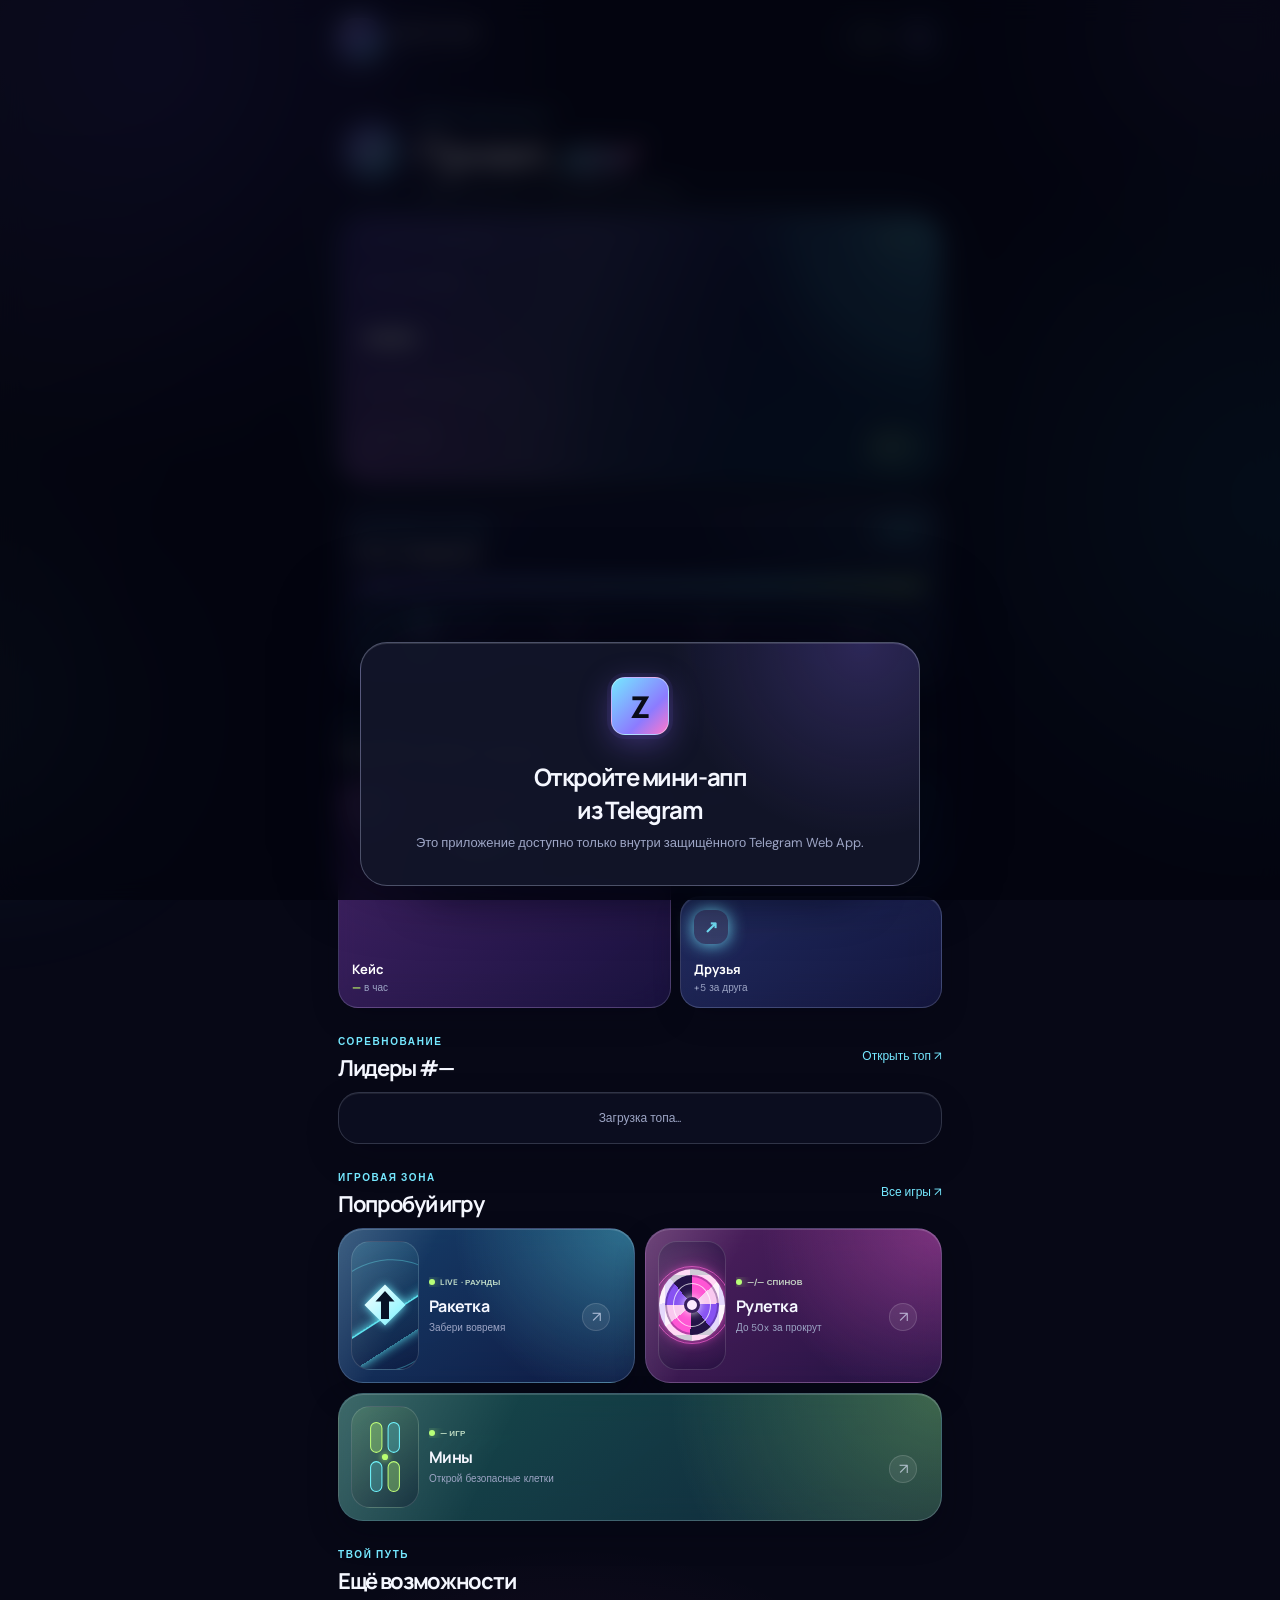
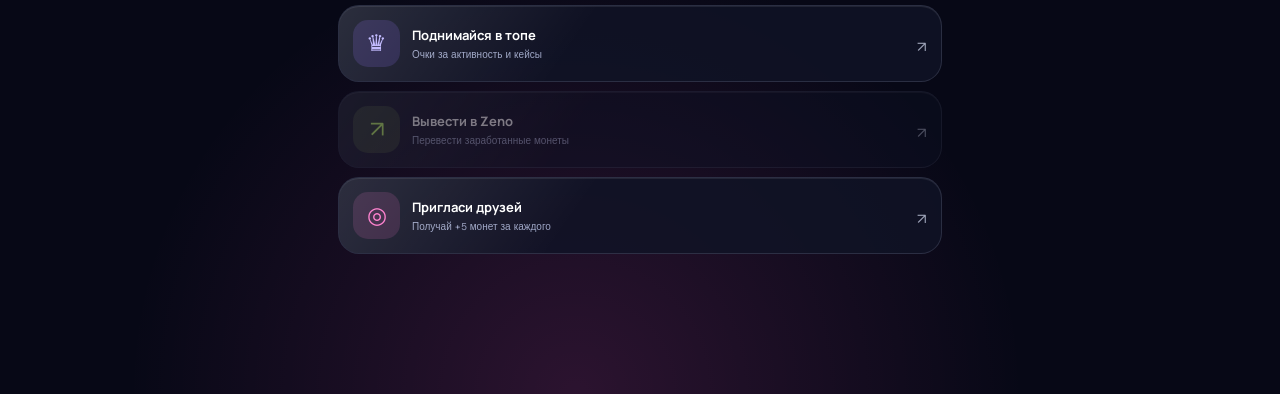
==== webapp/index.html @ 379e1b1a "Update webapp layout and add documentation screenshots Replit-Commit-Author: Agent" ====
<!doctype html>
<html lang="ru">
  <head>
    <meta charset="UTF-8" />
    <meta
      name="viewport"
      content="width=device-width, initial-scale=1, viewport-fit=cover"
    />
    <meta name="theme-color" content="#080a16" />
    <title>Zeno Wallet</title>
    <link rel="preconnect" href="https://fonts.googleapis.com" />
    <link rel="preconnect" href="https://fonts.gstatic.com" crossorigin />
    <link
      href="https://fonts.googleapis.com/css2?family=DM+Sans:wght@400;500;600;700&family=Manrope:wght@600;700;800&display=swap"
      rel="stylesheet"
    />
    <link rel="stylesheet" href="./styles.css?v=20260930-icons2" />
    <script src="https://telegram.org/js/telegram-web-app.js"></script>
  </head>
  <body class="screen-home">
    <div class="ambient ambient-one"></div>
    <div class="ambient ambient-two"></div>

    <div class="app-shell">
      <header class="topbar">
        <div class="brand-lockup">
          <div class="brand-mark">Z</div>
          <div>
            <strong>ZENOTOKEN</strong>
            <span>EARN · PLAY · RISE</span>
          </div>
        </div>
        <div class="topbar-actions">
          <div class="screen-balance" id="screen-balance" aria-label="Баланс">— ZT</div>
          <button class="icon-button" id="refresh-button" aria-label="Обновить">↻</button>
        </div>
      </header>

      <main>
        <section class="home-intro">
          <div class="profile-avatar avatar-ring" id="home-avatar" aria-hidden="true">
            <span>ZW</span>
          </div>
          <div class="welcome">
            <span class="eyebrow">Добро пожаловать</span>
            <h1>Привет, <span id="user-name">друг</span></h1>
            <p>Зарабатывай монеты и поднимайся в рейтинге.</p>
          </div>
        </section>

        <section class="wallet-card">
          <div class="wallet-card-glow"></div>
          <div class="wallet-heading">
            <span>ZENOTOKEN PORTFOLIO</span>
            <span class="wallet-status"><i></i> LIVE</span>
          </div>
          <div class="main-balance">
            <span>Баланс для вывода</span>
            <strong id="earn-balance">—</strong>
            <small>монет заработано в ZenoToken</small>
          </div>
          <div class="wallet-divider"></div>
          <div class="wallet-footer">
            <div>
              <span>В ZENO TOKEN</span>
              <strong id="zeno-balance">—</strong>
            </div>
            <div class="wallet-chip">ZT <span>✦</span></div>
          </div>
        </section>

        <section class="gift-path" aria-label="Путь подарков">
          <div class="gift-path-heading">
            <div>
              <span class="eyebrow">СЕЗОННЫЕ НАГРАДЫ</span>
              <h2>Путь подарков</h2>
            </div>
            <span class="gift-progress-label" id="gift-progress-label">0 / 300</span>
          </div>
          <div class="gift-progress-track" aria-hidden="true">
            <div class="gift-progress-fill" id="gift-progress-fill"></div>
            <span class="gift-progress-spark"></span>
          </div>
          <div class="gift-rewards" role="list" aria-label="Награды сезона">
            <div class="gift-reward unlocked" data-gift-points="0" role="listitem">
              <span class="gift-reward-icon">✦</span>
              <span><b>СТАРТ</b><small>Открыто</small></span>
            </div>
            <div class="gift-reward" data-gift-points="75" role="listitem">
              <span class="gift-reward-icon">Z</span>
              <span><b>75 XP</b><small>Буст</small></span>
            </div>
            <div class="gift-reward" data-gift-points="150" role="listitem">
              <span class="gift-reward-icon">◈</span>
              <span><b>150 XP</b><small>Кейс</small></span>
            </div>
            <div class="gift-reward" data-gift-points="300" role="listitem">
              <span class="gift-reward-icon">★</span>
              <span><b>300 XP</b><small>Джекпот</small></span>
            </div>
          </div>
        </section>

        <div class="toast" id="toast" role="status" aria-live="polite"></div>
        <div class="error-panel" id="error-panel"></div>
        <div class="loading-state" id="loading-state">
          <div class="spinner"></div>
          <span>Синхронизация кошелька...</span>
        </div>

        <section class="view" id="home-view">
          <div class="section-heading compact-heading">
            <div>
              <span class="eyebrow">Игровой сезон</span>
              <h2>Зарабатывай токены</h2>
            </div>
            <span class="section-counter">01 / 03</span>
          </div>

          <div class="quick-actions">
            <button class="quick-action quick-case" data-action="case" aria-label="Открыть кейс">
              <span class="quick-icon">✦</span>
              <strong>Кейс</strong>
              <small><b id="case-remaining">—</b> в час</small>
            </button>
            <button class="quick-action quick-bonus" data-action="daily" disabled aria-label="Получить бонус">
              <span class="quick-icon">+</span>
              <strong>Бонус</strong>
              <small id="daily-status">+10 каждый день</small>
            </button>
            <button class="quick-action quick-friends" data-action="friends" aria-label="Пригласить друзей">
              <span class="quick-icon">↗</span>
              <strong>Друзья</strong>
              <small>+5 за друга</small>
            </button>
          </div>

          <div class="section-heading season-heading">
            <div>
              <span class="eyebrow">Соревнование</span>
              <h2>Лидеры <span id="season-number">#—</span></h2>
            </div>
            <button class="text-button" data-view="season">Открыть топ <span>↗</span></button>
          </div>

          <section class="home-leaderboard" id="home-leaders">
            <div class="leader-empty">Загрузка топа...</div>
          </section>

          <div class="section-heading capabilities-heading">
            <div>
              <span class="eyebrow">Игровая зона</span>
              <h2>Попробуй игру</h2>
            </div>
            <button class="text-button" data-view="games">Все игры <span>↗</span></button>
          </div>

          <section class="home-game-preview" aria-label="Превью игр">
            <button class="home-game-preview-card home-game-preview-crash" data-view="rocket" type="button">
              <span class="game-preview-art game-preview-art-crash" aria-hidden="true">
                <svg class="preview-rocket-icon" viewBox="0 0 100 100" focusable="false">
                  <defs>
                    <linearGradient id="rocket-diamond-gradient" x1="0" y1="0" x2="1" y2="1">
                      <stop offset="0" stop-color="#ffffff" />
                      <stop offset="1" stop-color="#77f3ff" />
                    </linearGradient>
                  </defs>
                  <path class="rocket-diamond" d="M50 9 91 50 50 91 9 50Z" />
                  <path class="rocket-arrow" d="M50 22 69 43H58v35H42V43H31Z" />
                </svg>
                <span class="preview-orbit"></span>
                <span class="preview-chart"></span>
              </span>
              <span class="game-preview-copy">
                <span class="game-attempts"><i></i><span id="home-crash-attempts">LIVE · раунды</span></span>
                <strong>Ракетка</strong>
                <small>Забери вовремя</small>
              </span>
              <span class="arrow">↗</span>
            </button>
            <button class="home-game-preview-card home-game-preview-roulette" data-view="roulette" type="button">
              <span class="game-preview-art game-preview-art-roulette" aria-hidden="true">
                <span class="preview-wheel-icon">
                  <i class="wheel-slice wheel-slice-one"></i>
                  <i class="wheel-slice wheel-slice-two"></i>
                  <i class="wheel-slice wheel-slice-three"></i>
                  <i class="wheel-slice wheel-slice-four"></i>
                  <b></b>
                </span>
                <span class="preview-pulse"></span>
              </span>
              <span class="game-preview-copy">
                <span class="game-attempts"><i></i><span id="home-roulette-attempts">—/— спинов</span></span>
                <strong>Рулетка</strong>
                <small>До 50x за прокрут</small>
              </span>
              <span class="arrow">↗</span>
            </button>
            <button class="home-game-preview-card home-game-preview-mining" data-view="mining" type="button">
              <span class="game-preview-art game-preview-art-mining" aria-hidden="true">
                <svg class="preview-mines-icon" viewBox="0 0 100 150" focusable="false">
                  <rect class="mine-bar mine-bar-green" x="22" y="8" width="22" height="58" rx="11" />
                  <rect class="mine-bar mine-bar-cyan" x="56" y="8" width="22" height="58" rx="11" />
                  <rect class="mine-bar mine-bar-cyan" x="22" y="84" width="22" height="58" rx="11" />
                  <rect class="mine-bar mine-bar-green" x="56" y="84" width="22" height="58" rx="11" />
                  <circle class="mine-dot" cx="50" cy="75" r="6" />
                </svg>
              </span>
              <span class="game-preview-copy">
                <span class="game-attempts"><i></i><span id="home-mines-attempts">— игр</span></span>
                <strong>Мины</strong>
                <small>Открой безопасные клетки</small>
              </span>
              <span class="arrow">↗</span>
            </button>
          </section>

          <div class="section-heading capabilities-heading">
            <div>
              <span class="eyebrow">Твой путь</span>
              <h2>Ещё возможности</h2>
            </div>
          </div>

          <section class="capability-grid">
            <button class="capability-card capability-season" data-view="season">
              <span class="capability-icon">♛</span>
              <span>
                <strong>Поднимайся в топе</strong>
                <small>Очки за активность и кейсы</small>
              </span>
              <span class="arrow">↗</span>
            </button>
            <button class="capability-card capability-withdraw" data-action="withdraw" disabled>
              <span class="capability-icon">↗</span>
              <span>
                <strong>Вывести в Zeno</strong>
                <small>Перевести заработанные монеты</small>
              </span>
              <span class="arrow">↗</span>
            </button>
            <button class="capability-card capability-referral" data-action="friends">
              <span class="capability-icon">◎</span>
              <span>
                <strong>Пригласи друзей</strong>
                <small>Получай +5 монет за каждого</small>
              </span>
              <span class="arrow">↗</span>
            </button>
          </section>
        </section>

        <section class="view hidden" id="season-view">
          <button class="back-link" data-view="home" type="button">← Назад</button>
          <div class="section-heading">
            <div>
              <span class="eyebrow">Рейтинг</span>
              <h2>Топ сезона</h2>
            </div>
            <span class="season-pill" id="season-pill">#—</span>
          </div>
          <section class="season-progress-card">
            <div class="season-progress-heading">
              <div>
                <span class="eyebrow">До конца сезона</span>
                <strong id="season-days-left">—</strong>
              </div>
              <span class="season-time" id="season-time">—</span>
            </div>
            <div class="progress-line">
              <div class="progress-fill season-days-fill" id="season-days-fill"></div>
            </div>
            <div class="progress-meta">
              <span id="season-progress-text">0% от лидера</span>
              <span>Сезон <span id="season-info">—</span></span>
            </div>
          </section>
          <section class="season-your-place">
            <div>
              <span class="eyebrow">Твоё место</span>
              <strong id="season-rank">#—</strong>
            </div>
            <div>
              <span class="eyebrow">Очки</span>
              <strong id="season-points">—</strong>
            </div>
          </section>
          <section class="leaderboard-card" id="leaderboard"></section>
          <p class="microcopy">Очки: +1 за активность и +5 за успешное открытие кейса.</p>
        </section>

        <section class="view hidden" id="games-view">
          <button class="back-link" data-view="home" type="button">← Назад</button>
          <div class="section-heading">
            <div>
              <span class="eyebrow">Игровая зона</span>
              <h2>Игры</h2>
            </div>
            <span class="section-counter">01 / 03</span>
          </div>
          <p class="games-intro">
            Выбирай игру и забирай выигрыш вовремя. Новые режимы будут появляться здесь.
          </p>

          <div class="games-preview-grid">
            <button class="game-launch-card game-launch-crash" data-view="rocket" type="button">
              <span class="game-launch-art game-preview-art game-preview-art-crash" aria-hidden="true">
                <svg class="preview-rocket-icon" viewBox="0 0 100 100" focusable="false">
                  <defs>
                    <linearGradient id="games-rocket-gradient" x1="0" y1="0" x2="1" y2="1">
                      <stop offset="0" stop-color="#ffffff" />
                      <stop offset="1" stop-color="#77f3ff" />
                    </linearGradient>
                  </defs>
                  <path class="rocket-diamond games-rocket-diamond" d="M50 9 91 50 50 91 9 50Z" />
                  <path class="rocket-arrow" d="M50 22 69 43H58v35H42V43H31Z" />
                </svg>
                <span class="preview-orbit"></span>
                <span class="preview-chart"></span>
              </span>
              <span class="game-launch-copy">
                <span class="game-launch-status">LIVE · раунды</span>
                <strong>Ракетка</strong>
                <small>Забери вовремя</small>
              </span>
              <span class="game-launch-arrow" aria-hidden="true">↗</span>
            </button>

            <button class="game-launch-card game-launch-roulette" data-view="roulette" type="button">
              <span class="game-launch-art game-preview-art game-preview-art-roulette" aria-hidden="true">
                <span class="preview-wheel-icon">
                  <i class="wheel-slice wheel-slice-one"></i>
                  <i class="wheel-slice wheel-slice-two"></i>
                  <i class="wheel-slice wheel-slice-three"></i>
                  <i class="wheel-slice wheel-slice-four"></i>
                  <b></b>
                </span>
                <span class="preview-pulse"></span>
              </span>
              <span class="game-launch-copy">
                <span class="game-launch-status">3 спина сегодня</span>
                <strong>Рулетка</strong>
                <small>До 50x за прокрут</small>
              </span>
              <span class="game-launch-arrow" aria-hidden="true">↗</span>
            </button>

            <button class="game-launch-card game-launch-mining" data-view="mining" type="button">
              <span class="game-launch-art game-preview-art game-preview-art-mining" aria-hidden="true">
                <svg class="preview-mines-icon" viewBox="0 0 100 150" focusable="false">
                  <rect class="mine-bar mine-bar-green" x="22" y="8" width="22" height="58" rx="11" />
                  <rect class="mine-bar mine-bar-cyan" x="56" y="8" width="22" height="58" rx="11" />
                  <rect class="mine-bar mine-bar-cyan" x="22" y="84" width="22" height="58" rx="11" />
                  <rect class="mine-bar mine-bar-green" x="56" y="84" width="22" height="58" rx="11" />
                  <circle class="mine-dot" cx="50" cy="75" r="6" />
                </svg>
              </span>
              <span class="game-launch-copy">
                <span class="game-launch-status">5 игр сегодня</span>
                <strong>Мины</strong>
                <small>Открой безопасные клетки</small>
              </span>
              <span class="game-launch-arrow" aria-hidden="true">↗</span>
            </button>
          </div>

          <div class="game-odds-card">
            <div>
              <span class="eyebrow">Честные шансы</span>
              <strong>Джекпот 50x — максимум раз в сутки</strong>
            </div>
            <span>50x · 0.5%</span>
          </div>
        </section>

        <section class="view hidden" id="rocket-view">
          <button class="back-link" data-view="games" type="button">← Назад</button>
          <div class="section-heading rocket-heading">
            <div>
              <span class="eyebrow">Игровая зона</span>
              <h2>Ракетка <span class="crash-title-mark">CRASH</span></h2>
            </div>
            <span class="season-pill crash-live-pill"><i></i> LIVE</span>
          </div>
          <p class="crash-intro">
            Забери ставку до того, как монета Z улетит. Множитель обновляется каждые 0,1 секунды.
          </p>

          <section class="crash-game" aria-label="Игра Ракетка">
            <div class="crash-stage" id="crash-stage">
              <div class="crash-grid"></div>
              <div class="crash-orbit orbit-one"></div>
              <div class="crash-orbit orbit-two"></div>
              <svg class="crash-trajectory" viewBox="0 0 100 100" preserveAspectRatio="none" aria-hidden="true">
                <path
                  class="crash-trajectory-glow"
                  pathLength="1"
                  d="M 8 91 C 24 100, 62 84, 100 8"
                ></path>
                <path
                  class="crash-trajectory-track"
                  pathLength="1"
                  d="M 8 91 C 24 100, 62 84, 100 8"
                ></path>
                <path
                  class="crash-trajectory-progress"
                  id="crash-trajectory-progress"
                  pathLength="1"
                  d="M 8 91 C 24 100, 62 84, 100 8"
                ></path>
              </svg>
              <div class="crash-status" id="crash-status">Готов к старту</div>
              <strong class="crash-multiplier" id="crash-multiplier">1.00x</strong>
              <div class="crash-countdown-meter" aria-hidden="true">
                <span class="crash-countdown-fill" id="crash-countdown-fill"></span>
              </div>
              <div class="crash-flight-line">
                <span class="crash-star star-one"></span>
                <span class="crash-star star-two"></span>
                <span class="crash-star star-three"></span>
                <span class="crash-rocket crash-coin" id="crash-rocket" aria-hidden="true">
                  <span class="crash-rocket-spin crash-coin-spin">
                    <span class="crash-rocket-trail"></span>
                    <span class="crash-rocket-fin crash-rocket-fin-top"></span>
                    <span class="crash-rocket-body">
                      <span class="crash-rocket-window"></span>
                      <span class="crash-rocket-mark">Z</span>
                    </span>
                    <span class="crash-rocket-fin crash-rocket-fin-bottom"></span>
                  </span>
                </span>
              </div>
              <div class="crash-recent-multipliers" id="crash-recent-multipliers" aria-label="Последние множители"></div>
            </div>

            <div class="crash-action-bar">
              <button class="primary-button crash-open-bet" id="crash-open-bet" type="button">
                Сделать ставку <span>↗</span>
              </button>
              <button
                class="crash-cashout-button"
                id="crash-cashout"
                data-action="crash_cashout"
                type="button"
                disabled
              >
                Забрать <span id="crash-cashout-value">1.00x</span>
              </button>
            </div>
            <p class="crash-hint crash-round-hint" id="crash-hint">Сделай ставку, чтобы начать раунд.</p>
          </section>

          <div class="crash-bet-sheet-backdrop hidden" id="crash-bet-sheet-backdrop"></div>
          <section class="crash-bet-sheet" id="crash-bet-sheet" aria-label="Ставка в Ракетке" aria-hidden="true">
            <div class="crash-sheet-handle" aria-hidden="true"></div>
            <div class="crash-sheet-heading">
              <div>
                <span class="eyebrow">Игра на токены</span>
                <h3>Ставка в Ракетке</h3>
              </div>
              <button class="crash-sheet-close" id="crash-close-bet" type="button" aria-label="Закрыть">×</button>
            </div>
            <div class="crash-token-tabs" role="tablist" aria-label="Валюта ставки">
              <span class="crash-token-tab active" role="tab" aria-selected="true">Токенами</span>
            </div>
            <div class="crash-sheet-balance">
              <span>Доступно</span>
              <strong><span id="crash-balance">—</span> ZT</strong>
            </div>
            <label class="crash-custom-bet" for="crash-custom-bet">
              <span>Сумма, ZT</span>
              <input
                id="crash-custom-bet"
                type="number"
                min="1"
                step="1"
                inputmode="numeric"
                placeholder="Введите сумму"
                autocomplete="off"
              />
            </label>
            <div class="crash-bet-grid" role="group" aria-label="Размер ставки">
              <button type="button" data-crash-bet="10">10</button>
              <button type="button" data-crash-bet="50">50</button>
              <button type="button" data-crash-bet="100">100</button>
              <button type="button" data-crash-bet="all">Всё</button>
            </div>
            <div class="crash-selected-bet">
              <span>Ставка</span>
              <strong id="crash-selected-bet">10 ZT</strong>
            </div>
            <button
              class="primary-button crash-start-button"
              id="crash-start"
              data-action="crash_start"
              type="button"
            >
              Подтвердить ставку <span>↗</span>
            </button>
            <p class="crash-sheet-hint">После ставки панель закроется, и начнётся новый раунд.</p>
          </section>

          <section class="crash-history-card">
            <div class="section-heading compact-heading">
              <div>
                <span class="eyebrow">Последние раунды</span>
                <h3>История игр</h3>
              </div>
              <span class="history-count">10 максимум</span>
            </div>
            <div class="crash-history" id="crash-history">
              <div class="crash-history-empty">Раундов пока нет</div>
            </div>
          </section>
        </section>

        <section class="view hidden" id="roulette-view">
          <button class="back-link" data-view="games" type="button">← Назад</button>
          <div class="section-heading rocket-heading">
            <div>
              <span class="eyebrow">Игровая зона</span>
              <h2>Рулетка <span class="crash-title-mark">50X</span></h2>
            </div>
            <span class="season-pill roulette-live-pill"><i></i> LIVE</span>
          </div>
          <p class="crash-intro">
            Выбери ставку и крути колесо. Сначала используются 3 бесплатных прокрута, затем — 1 ZT за игру.
          </p>

          <section class="roulette-game" id="roulette-game" aria-label="Игра Рулетка">
            <div class="roulette-mode-tabs" role="tablist" aria-label="Режим рулетки">
              <button
                class="roulette-mode-tab active"
                id="roulette-mode-standard"
                data-roulette-mode="standard"
                role="tab"
                aria-selected="true"
                type="button"
              >
                Обычная
              </button>
              <button
                class="roulette-mode-tab"
                id="roulette-mode-premium"
                data-roulette-mode="premium"
                role="tab"
                aria-selected="false"
                type="button"
              >
                Премиум
              </button>
            </div>
            <div class="roulette-stage">
              <div class="roulette-pointer" aria-hidden="true"></div>
              <div class="roulette-wheel" id="roulette-wheel" aria-hidden="true">
                <div class="roulette-segments" id="roulette-segments"></div>
                <div class="roulette-wheel-center">ZT</div>
              </div>
              <div class="roulette-result" id="roulette-result">Готов к прокруту</div>
            </div>

            <div class="roulette-controls">
              <div class="crash-bet-heading">
                <span>Ставка</span>
                <span>Баланс <strong id="roulette-balance">—</strong></span>
              </div>
              <div class="crash-bet-grid roulette-bet-grid" role="group" aria-label="Размер ставки">
                <button type="button" data-roulette-bet="10">10</button>
                <button type="button" data-roulette-bet="50">50</button>
                <button type="button" data-roulette-bet="100">100</button>
                <button type="button" data-roulette-bet="500">500</button>
              </div>
              <div class="roulette-meta">
                <span>Бесплатно сегодня <strong id="roulette-free-spins">—</strong></span>
                <span id="roulette-cost">После лимита: 1 ZT</span>
              </div>
              <div class="roulette-zt-balance">
                <span>Баланс ZenoToken</span>
                <strong id="roulette-zt-balance">— ZT</strong>
              </div>
              <button
                class="primary-button roulette-spin-button"
                id="roulette-spin"
                data-action="roulette_play"
                type="button"
              >
                Крутить бесплатно <span>↗</span>
              </button>
              <p class="crash-hint" id="roulette-hint">Выбери ставку и прокрути колесо.</p>
            </div>
          </section>

          <section class="roulette-odds-card">
            <div class="section-heading compact-heading">
              <div>
                <span class="eyebrow">Шансы</span>
                <h3>Таблица выигрышей</h3>
              </div>
              <span class="history-count">50x · 0,2%</span>
            </div>
            <div class="roulette-odds-grid">
              <span>Мимо <strong>70%</strong></span>
              <span>2x <strong>18%</strong></span>
              <span>3x <strong>7%</strong></span>
              <span>5x <strong>3%</strong></span>
              <span>10x <strong>1,8%</strong></span>
              <span>50x <strong>0,2%</strong></span>
            </div>
            <p>Для премиум-режима действует отдельная таблица с 20x. Джекпот 50x разыгрывается максимум один раз в сутки на весь бот.</p>
          </section>

          <section class="crash-history-card">
            <div class="section-heading compact-heading">
              <div>
                <span class="eyebrow">Последние игры</span>
                <h3>История рулетки</h3>
              </div>
              <span class="history-count">10 максимум</span>
            </div>
            <div class="crash-history" id="roulette-history">
              <div class="crash-history-empty">Игр пока нет</div>
            </div>
          </section>
        </section>

        <section class="view hidden" id="mining-view">
          <button class="back-link" data-view="games" type="button">← Назад</button>
          <div class="section-heading rocket-heading">
            <div>
              <span class="eyebrow">Игровая зона</span>
              <h2>Мины <span class="crash-title-mark mining-title-mark">MINES</span></h2>
            </div>
            <span class="season-pill mining-live-pill"><i></i> LIVE</span>
          </div>
          <p class="crash-intro">
            Открой монеты на поле 5×5. Три клетки — мины. Чем больше открыл, тем выше множитель.
          </p>

          <section class="mining-game" aria-label="Игра Мины">
            <div class="mining-scene">
              <canvas
                id="mining-canvas"
                class="mining-canvas"
                aria-label="Интерактивная 3D-сцена шахты"
              ></canvas>
              <div class="mining-voxel-hud" aria-hidden="true">
                <span class="mining-referral-pill">↗ REFERRAL</span>
                <div class="mining-hud-wallet">
                  <span><b id="mining-hud-zeno">—</b> ✧</span>
                  <span class="mining-hud-stars">1 ★</span>
                </div>
                <div class="mining-inventory">
                  <span>▣</span>
                  <small>ИНВЕНТАРЬ</small>
                </div>
              </div>
              <div
                class="mining-reference-frame"
                aria-hidden="true"
              ></div>
              <div class="mining-hit-overlay" id="mining-hit-overlay" aria-hidden="true"></div>
              <div class="mining-sky-glow"></div>
              <div class="mining-particles" aria-hidden="true">
                <i></i><i></i><i></i><i></i><i></i><i></i>
              </div>
              <div class="mining-moon" aria-hidden="true"></div>
              <div class="mining-water" aria-hidden="true"></div>
              <div class="mining-terrain mining-terrain-back" aria-hidden="true"></div>
              <div class="mining-terrain mining-terrain-front" aria-hidden="true"></div>
              <div class="mining-block-shadow" aria-hidden="true"></div>
              <div class="mining-block-wrap" id="mining-block-wrap">
                <div class="mining-block" id="mining-block">
                  <div class="mining-block-face"></div>
                  <div class="mining-block-top"></div>
                  <div class="mining-block-side"></div>
                  <div class="mining-block-specks" aria-hidden="true">
                    <i></i><i></i><i></i><i></i><i></i><i></i>
                  </div>
                  <span class="mining-block-label" id="mining-block-label">Тёмный камень</span>
                </div>
              </div>
              <div class="mining-pickaxe" id="mining-pickaxe" aria-hidden="true">
                <span class="pickaxe-head"></span>
                <span class="pickaxe-handle"></span>
              </div>
              <div class="mining-block-price">
                <span>✦</span>
                <strong id="mining-hit-cost">5</strong>
                <small>за удар</small>
              </div>
              <div class="mining-hit-spark" id="mining-hit-spark" aria-hidden="true">✦</div>
            </div>

            <div class="mining-panel">
              <div class="mining-panel-top">
                <div>
                  <span class="eyebrow">Текущий блок</span>
                  <strong id="mining-block-name">Тёмный камень</strong>
                </div>
                <div class="mining-balance">
                  <span>Баланс</span>
                  <strong><b id="mining-balance">—</b> ZT</strong>
                </div>
              </div>
              <div class="mining-progress-track" aria-label="Прочность блока">
                <span id="mining-progress-fill"></span>
              </div>
              <div class="mining-progress-meta">
                <span id="mining-progress-text">0 / 8 ударов</span>
                <span id="mining-blocks-broken">Разбито: 0</span>
              </div>
              <button class="primary-button mining-hit-button" id="mining-hit" data-action="mines_start" type="button">
                Начать игру <span>↗</span>
              </button>
              <div class="mining-result" id="mining-result" aria-live="polite">
                <span class="mining-result-dot"></span>
                <span>Блок ждёт первого удара</span>
              </div>
            </div>
          </section>

          <section class="mining-rewards-card">
            <div class="section-heading compact-heading">
              <div>
                <span class="eyebrow">Что может попасться</span>
                <h3>Награды внутри блока</h3>
              </div>
              <span class="history-count">шанс меняется</span>
            </div>
            <div class="mining-reward-grid">
              <span class="empty-reward"><i>—</i><b>Пусто</b><small>60%</small></span>
              <span><i>◆</i><b>10–75 ZT</b><small>37,5%</small></span>
              <span class="rare-reward"><i>✦</i><b>180 ZT</b><small>2%</small></span>
              <span class="jackpot-reward"><i>★</i><b>500 ZT</b><small>0,5%</small></span>
            </div>
            <p>После разрушения появляется новый блок. Результат показывается здесь, без всплывающих плашек.</p>
          </section>

          <section class="crash-history-card mining-history-card">
            <div class="section-heading compact-heading">
              <div>
                <span class="eyebrow">Последние блоки</span>
                <h3>История добычи</h3>
              </div>
              <span class="history-count">8 максимум</span>
            </div>
            <div class="mining-history" id="mining-history">
              <div class="crash-history-empty">Блоков пока нет</div>
            </div>
          </section>
        </section>

        <section class="view hidden" id="profile-view">
          <button class="back-link" data-view="home" type="button">← Назад</button>
          <div class="section-heading">
            <div>
              <span class="eyebrow">Ещё</span>
              <h2>Твой профиль</h2>
            </div>
          </div>
          <section class="profile-hero">
            <div class="profile-avatar avatar-ring" id="profile-avatar" aria-hidden="true">
              <span>ZW</span>
            </div>
            <div class="profile-identity">
              <span class="eyebrow">Твой уровень</span>
              <h3>Уровень <strong id="profile-level">1</strong></h3>
              <div class="level-progress">
                <div class="progress-fill" id="level-progress-fill"></div>
              </div>
              <small id="level-progress-text">0 / 100 XP</small>
            </div>
          </section>
          <section class="profile-stats">
            <div><span>Очки сезона</span><strong id="profile-points">—</strong></div>
            <div><span>Место</span><strong id="profile-rank">#—</strong></div>
            <div><span>Баланс</span><strong id="profile-balance">—</strong></div>
          </section>
          <section class="referral-card">
            <div class="referral-icon" aria-hidden="true">◎</div>
            <div>
              <span class="eyebrow">Приглашения</span>
              <h3>Зови друзей</h3>
              <p>+5 монет за каждого нового пользователя после его первого запуска.</p>
            </div>
            <button class="copy-button" id="copy-referral">Скопировать</button>
          </section>
          <div class="referral-link" id="referral-link">—</div>
          <section class="info-list">
            <div><span>Основной баланс</span><strong>Можно выводить</strong></div>
            <div><span>Лимит кейсов</span><strong id="case-limit">— в час</strong></div>
          </section>
        </section>
      </main>

      <nav class="bottom-nav" aria-label="Навигация">
        <button class="nav-item active" data-view="home">
          <span>⌂</span><small>Заработок</small>
        </button>
        <button class="nav-item" data-view="games">
          <span>✦</span><small>Игры</small>
        </button>
        <button class="nav-item" data-view="season">
          <span>♛</span><small>Турниры</small>
        </button>
        <button class="nav-item" data-view="profile">
          <span>◌</span><small>Профиль</small>
        </button>
      </nav>
    </div>

    <div class="modal-backdrop hidden" id="withdraw-modal">
      <section class="modal" role="dialog" aria-modal="true" aria-labelledby="withdraw-title">
        <button class="modal-close" id="close-withdraw" aria-label="Закрыть">×</button>
        <span class="eyebrow">Транзакция</span>
        <h2 id="withdraw-title">Вывод в Zeno</h2>
        <p>Выберите сумму или введите её вручную.</p>
        <div class="amount-grid">
          <button data-amount="10">10</button>
          <button data-amount="50">50</button>
          <button data-amount="100">100</button>
          <button data-amount="200">200</button>
        </div>
        <form id="withdraw-form">
          <label for="withdraw-amount">Своя сумма</label>
          <div class="input-row">
            <input id="withdraw-amount" type="number" min="1" step="1" placeholder="Например, 75" required />
            <span>монет</span>
          </div>
          <button class="primary-button" type="submit">Перевести в Zeno <span>→</span></button>
        </form>
      </section>
    </div>

    <div class="modal-backdrop hidden" id="auth-modal">
      <section class="modal auth-modal">
        <div class="auth-mark">Z</div>
        <h2>Откройте мини-апп<br />из Telegram</h2>
        <p>Это приложение доступно только внутри защищённого Telegram Web App.</p>
      </section>
    </div>

    <script src="./app.js"></script>
  </body>
</html>
---- webapp/styles.css ----
:root {
  color-scheme: dark;
  --bg: #080a16;
  --bg-deep: #050610;
  --surface: rgba(19, 22, 43, 0.72);
  --surface-solid: #14172b;
  --surface-raised: rgba(31, 35, 65, 0.82);
  --surface-soft: rgba(17, 20, 39, 0.65);
  --line: rgba(199, 214, 255, 0.13);
  --line-strong: rgba(199, 214, 255, 0.26);
  --text: #f5f7ff;
  --muted: #9da5c5;
  --faint: #686f94;
  --violet: #8d6bff;
  --violet-bright: #b899ff;
  --cyan: #4ce6ed;
  --lime: #c8f36b;
  --pink: #fa70c9;
  --danger: #ff718d;
  --shadow: rgba(3, 5, 18, 0.5);
  --radius: 25px;
  --safe-bottom: env(safe-area-inset-bottom, 0px);
}

* {
  box-sizing: border-box;
}

html,
body {
  margin: 0;
  min-height: 100%;
  background:
    radial-gradient(circle at 100% -10%, rgba(141, 107, 255, 0.3), transparent 31rem),
    radial-gradient(circle at -15% 38%, rgba(76, 230, 237, 0.14), transparent 27rem),
    radial-gradient(circle at 62% 105%, rgba(250, 112, 201, 0.12), transparent 29rem),
    linear-gradient(150deg, var(--bg) 0%, var(--bg-deep) 100%);
}

body {
  color: var(--text);
  font-family: "DM Sans", -apple-system, BlinkMacSystemFont, "Segoe UI", sans-serif;
  overflow-x: hidden;
  -webkit-font-smoothing: antialiased;
  text-rendering: optimizeLegibility;
}

body::before,
body::after {
  content: "";
  inset: 0;
  pointer-events: none;
  position: fixed;
}

body::before {
  background-image:
    linear-gradient(rgba(255, 255, 255, 0.018) 1px, transparent 1px),
    linear-gradient(90deg, rgba(255, 255, 255, 0.018) 1px, transparent 1px);
  background-size: 42px 42px;
  mask-image: linear-gradient(to bottom, black, transparent 72%);
  opacity: 0.42;
}

body::after {
  background: linear-gradient(110deg, rgba(255, 255, 255, 0.055), transparent 22%);
  mix-blend-mode: screen;
}

button,
input {
  color: inherit;
  font: inherit;
  -webkit-tap-highlight-color: transparent;
}

button {
  border: 0;
  cursor: pointer;
}

button:disabled {
  cursor: default;
  opacity: 0.45;
}

button:focus-visible,
input:focus-visible {
  outline: 2px solid var(--cyan);
  outline-offset: 3px;
}

h1,
h2,
h3,
p {
  margin: 0;
}

.ambient {
  border-radius: 999px;
  filter: blur(90px);
  pointer-events: none;
  position: fixed;
  z-index: 0;
}

.ambient-one {
  animation: drift-one 13s ease-in-out infinite alternate;
  background: var(--violet);
  height: 245px;
  opacity: 0.2;
  right: -110px;
  top: -100px;
  width: 285px;
}

.ambient-two {
  animation: drift-two 16s ease-in-out infinite alternate;
  background: var(--cyan);
  bottom: 75px;
  height: 230px;
  left: -160px;
  opacity: 0.12;
  width: 280px;
}

.app-shell {
  margin: 0 auto;
  max-width: 620px;
  min-height: 100vh;
  padding: 17px 17px calc(140px + var(--safe-bottom));
  position: relative;
  z-index: 1;
}

.topbar,
.brand-lockup,
.wallet-heading,
.wallet-footer,
.section-heading,
.season-card-top,
.progress-meta,
.leader-preview,
.bottom-nav,
.input-row {
  align-items: center;
  display: flex;
}

.topbar {
  justify-content: space-between;
}

.brand-lockup {
  gap: 11px;
}

.brand-mark,
.auth-mark {
  align-items: center;
  background: linear-gradient(135deg, var(--cyan), var(--violet) 64%, var(--pink));
  border: 1px solid rgba(255, 255, 255, 0.4);
  border-radius: 14px;
  box-shadow:
    0 0 0 4px rgba(141, 107, 255, 0.08),
    0 9px 32px rgba(141, 107, 255, 0.35);
  color: #090b18;
  display: flex;
  font-family: "Manrope", sans-serif;
  font-size: 20px;
  font-weight: 800;
  height: 40px;
  justify-content: center;
  width: 40px;
}

.brand-lockup strong,
.brand-lockup span {
  display: block;
  letter-spacing: 0.13em;
}

.brand-lockup strong {
  color: var(--text);
  font-family: "Manrope", sans-serif;
  font-size: 12px;
  font-weight: 800;
}

.brand-lockup span {
  color: var(--faint);
  font-size: 8px;
  margin-top: 3px;
}

.icon-button {
  align-items: center;
  backdrop-filter: blur(18px);
  -webkit-backdrop-filter: blur(18px);
  background: rgba(28, 32, 61, 0.58);
  border: 1px solid var(--line);
  border-radius: 14px;
  box-shadow: inset 0 1px 0 rgba(255, 255, 255, 0.1);
  color: var(--cyan);
  display: flex;
  font-size: 23px;
  height: 42px;
  justify-content: center;
  line-height: 1;
  transition: background 0.25s, border-color 0.25s, box-shadow 0.25s, transform 0.25s;
  width: 42px;
}

.icon-button:hover {
  background: rgba(54, 59, 102, 0.72);
  border-color: rgba(76, 230, 237, 0.45);
  box-shadow: 0 0 22px rgba(76, 230, 237, 0.18);
  transform: rotate(30deg);
}

.welcome {
  padding: 24px 3px 12px;
}

.eyebrow {
  color: var(--cyan);
  font-size: 10px;
  font-weight: 700;
  letter-spacing: 0.16em;
  text-transform: uppercase;
}

.welcome h1 {
  color: var(--text);
  font-family: "Manrope", sans-serif;
  font-size: clamp(34px, 9vw, 48px);
  letter-spacing: -0.075em;
  line-height: 1.02;
  margin-top: 8px;
}

.welcome h1 span {
  background: linear-gradient(90deg, var(--cyan), var(--violet-bright) 64%, var(--pink));
  background-clip: text;
  -webkit-background-clip: text;
  color: transparent;
}

.welcome p {
  color: var(--muted);
  font-size: 12px;
  margin-top: 7px;
}

.wallet-card {
  background:
    radial-gradient(circle at 89% 0%, rgba(76, 230, 237, 0.35), transparent 26%),
    radial-gradient(circle at 6% 100%, rgba(250, 112, 201, 0.17), transparent 35%),
    linear-gradient(135deg, rgba(46, 40, 96, 0.83), rgba(20, 29, 68, 0.82) 52%, rgba(15, 45, 66, 0.8));
  border: 1px solid rgba(183, 193, 255, 0.29);
  border-radius: 28px;
  box-shadow:
    inset 0 1px 0 rgba(255, 255, 255, 0.2),
    inset 0 -1px 0 rgba(76, 230, 237, 0.08),
    0 24px 60px var(--shadow),
    0 0 44px rgba(141, 107, 255, 0.13);
  min-height: 235px;
  overflow: hidden;
  padding: 20px 21px 18px;
  position: relative;
}

.wallet-card::before {
  background: linear-gradient(112deg, transparent 13%, rgba(255, 255, 255, 0.13) 42%, transparent 62%);
  content: "";
  inset: -60% -15%;
  pointer-events: none;
  position: absolute;
  transform: rotate(-8deg);
}

.wallet-card::after {
  background-image: radial-gradient(rgba(255, 255, 255, 0.16) 0.8px, transparent 0.8px);
  background-size: 18px 18px;
  content: "";
  inset: 0;
  mask-image: linear-gradient(to bottom, black, transparent 68%);
  opacity: 0.24;
  pointer-events: none;
  position: absolute;
}

.wallet-card-glow {
  border: 1px solid rgba(76, 230, 237, 0.28);
  border-radius: 50%;
  box-shadow: 0 0 45px rgba(76, 230, 237, 0.17);
  height: 310px;
  position: absolute;
  right: -170px;
  top: -180px;
  width: 310px;
}

.wallet-heading {
  color: rgba(233, 239, 255, 0.67);
  font-size: 9px;
  font-weight: 700;
  justify-content: space-between;
  letter-spacing: 0.16em;
  position: relative;
  z-index: 1;
}

.wallet-status {
  align-items: center;
  color: var(--lime);
  display: flex;
  font-size: 8px;
  gap: 6px;
}

.wallet-status i {
  animation: pulse-dot 1.8s ease-in-out infinite;
  background: var(--lime);
  border-radius: 50%;
  box-shadow: 0 0 13px rgba(200, 243, 107, 0.95);
  height: 5px;
  width: 5px;
}

.main-balance {
  padding: 30px 0 22px;
  position: relative;
  z-index: 1;
}

.main-balance span,
.main-balance small,
.wallet-footer span {
  color: rgba(222, 231, 255, 0.65);
  display: block;
  font-size: 11px;
}

.main-balance strong {
  color: #ffffff;
  display: block;
  font-family: "Manrope", sans-serif;
  font-size: clamp(47px, 13vw, 67px);
  letter-spacing: -0.095em;
  line-height: 0.95;
  margin: 9px 0 8px;
  text-shadow: 0 0 28px rgba(126, 225, 255, 0.22);
}

.main-balance small {
  color: rgba(222, 231, 255, 0.53);
  font-size: 11px;
}

.wallet-divider {
  background: linear-gradient(90deg, rgba(255, 255, 255, 0.2), rgba(76, 230, 237, 0.22), transparent);
  height: 1px;
}

.wallet-footer {
  justify-content: space-between;
  padding-top: 15px;
  position: relative;
  z-index: 1;
}

.wallet-footer strong {
  color: #f8faff;
  display: block;
  font-size: 15px;
  margin-top: 3px;
}

.wallet-chip {
  background: rgba(5, 8, 23, 0.28);
  border: 1px solid rgba(255, 255, 255, 0.18);
  border-radius: 18px;
  color: rgba(229, 237, 255, 0.72);
  font-size: 10px;
  padding: 8px 11px;
}

.wallet-chip span {
  color: var(--lime);
  display: inline;
  font-size: 12px;
}

.loading-state {
  align-items: center;
  color: var(--muted);
  display: flex;
  font-size: 12px;
  gap: 9px;
  justify-content: center;
  min-height: 45px;
}

.spinner {
  animation: spin 0.8s linear infinite;
  border: 2px solid rgba(199, 214, 255, 0.15);
  border-radius: 50%;
  border-right-color: var(--cyan);
  border-top-color: var(--violet);
  height: 17px;
  width: 17px;
}

.toast {
  backdrop-filter: blur(18px);
  -webkit-backdrop-filter: blur(18px);
  background: rgba(141, 107, 255, 0.9);
  border: 1px solid rgba(255, 255, 255, 0.26);
  border-radius: 16px;
  box-shadow: 0 18px 42px rgba(3, 5, 18, 0.38), 0 0 24px rgba(141, 107, 255, 0.25);
  color: #fff;
  font-size: 13px;
  font-weight: 700;
  left: 17px;
  opacity: 0;
  padding: 13px 16px;
  pointer-events: none;
  position: fixed;
  right: 17px;
  text-align: center;
  top: 17px;
  transform: translateY(-18px);
  transition: opacity 0.25s, transform 0.25s;
  z-index: 10;
}

.toast.show {
  opacity: 1;
  transform: translateY(0);
}

.toast.danger {
  background: rgba(255, 113, 141, 0.92);
  color: #210812;
}

.error-panel {
  background: rgba(255, 113, 141, 0.12);
  border: 1px solid rgba(255, 113, 141, 0.3);
  border-radius: 15px;
  color: #ffb7c6;
  display: none;
  font-size: 13px;
  margin: 12px 0;
  padding: 13px 15px;
}

.section-heading {
  justify-content: space-between;
  margin: 17px 0 9px;
}

.section-heading h2 {
  color: var(--text);
  font-family: "Manrope", sans-serif;
  font-size: 20px;
  letter-spacing: -0.06em;
  margin-top: 3px;
}

.action-grid {
  display: grid;
  gap: 8px;
  grid-template-columns: repeat(2, minmax(0, 1fr));
}

.action-card,
.wide-action {
  border: 1px solid var(--line);
  text-align: left;
}

.action-card {
  align-items: flex-start;
  border-radius: 19px;
  display: flex;
  flex-direction: column;
  min-height: 133px;
  overflow: hidden;
  padding: 12px;
  position: relative;
  transition: border-color 0.3s, box-shadow 0.3s, transform 0.25s;
}

.action-card::before,
.wide-action::before,
.season-card::before,
.referral-card::before {
  background: linear-gradient(135deg, rgba(255, 255, 255, 0.13), transparent 31%);
  content: "";
  inset: 0;
  pointer-events: none;
  position: absolute;
}

.action-card:active,
.wide-action:active,
.primary-button:active {
  transform: scale(0.975);
}

.action-card:hover,
.wide-action:hover {
  border-color: var(--line-strong);
  box-shadow: 0 18px 38px rgba(3, 5, 18, 0.34), 0 0 25px rgba(141, 107, 255, 0.14);
  transform: translateY(-3px);
}

.case-action {
  background:
    radial-gradient(circle at 10% 0%, rgba(250, 112, 201, 0.28), transparent 43%),
    linear-gradient(145deg, rgba(67, 38, 109, 0.86), rgba(26, 23, 63, 0.84));
}

.daily-action {
  background:
    radial-gradient(circle at 95% 0%, rgba(76, 230, 237, 0.29), transparent 41%),
    linear-gradient(145deg, rgba(20, 69, 87, 0.88), rgba(18, 30, 63, 0.85));
}

.action-icon,
.wide-icon {
  align-items: center;
  border-radius: 12px;
  display: flex;
  font-size: 19px;
  height: 35px;
  justify-content: center;
  margin-bottom: auto;
  width: 35px;
}

.case-action .action-icon {
  background: linear-gradient(135deg, rgba(250, 112, 201, 0.27), rgba(141, 107, 255, 0.25));
  box-shadow: 0 0 22px rgba(250, 112, 201, 0.17);
  color: var(--pink);
}

.daily-action .action-icon {
  background: rgba(76, 230, 237, 0.15);
  box-shadow: 0 0 22px rgba(76, 230, 237, 0.17);
  color: var(--cyan);
}

.action-copy strong,
.action-copy small,
.wide-action strong,
.wide-action small {
  display: block;
}

.action-copy strong {
  color: #fff;
  font-family: "Manrope", sans-serif;
  font-size: 12px;
}

.action-copy small,
.wide-action small {
  color: var(--muted);
  font-size: 10px;
  line-height: 1.4;
  margin-top: 4px;
}

.action-copy small b {
  color: var(--lime);
}

.arrow {
  color: rgba(225, 233, 255, 0.68);
  font-size: 15px;
  position: absolute;
  right: 12px;
  top: 12px;
  transition: color 0.25s, transform 0.25s;
}

.action-card:hover .arrow,
.wide-action:hover .arrow {
  color: var(--cyan);
  transform: translate(2px, -2px);
}

.wide-action {
  align-items: center;
  background:
    radial-gradient(circle at 0% 50%, rgba(200, 243, 107, 0.12), transparent 31%),
    var(--surface);
  backdrop-filter: blur(22px);
  -webkit-backdrop-filter: blur(22px);
  border-radius: 20px;
  display: flex;
  gap: 12px;
  margin-top: 10px;
  padding: 14px;
  position: relative;
  transition: background 0.3s, border-color 0.3s, box-shadow 0.3s, transform 0.25s;
  width: 100%;
}

.wide-icon {
  background: rgba(200, 243, 107, 0.14);
  box-shadow: 0 0 22px rgba(200, 243, 107, 0.12);
  color: var(--lime);
  flex: 0 0 auto;
  margin: 0;
}

.wide-action strong {
  color: #fff;
  font-family: "Manrope", sans-serif;
  font-size: 14px;
}

.wide-action .arrow {
  right: 17px;
  top: 22px;
}

.text-button {
  background: transparent;
  color: var(--cyan);
  font-size: 12px;
  padding: 6px 0;
  transition: color 0.2s, transform 0.2s;
}

.text-button:hover {
  color: var(--violet-bright);
  transform: translateX(2px);
}

.season-heading {
  margin-top: 22px;
}

.season-card,
.leaderboard-card,
.referral-card,
.info-list {
  background: var(--surface);
  backdrop-filter: blur(22px);
  -webkit-backdrop-filter: blur(22px);
  border: 1px solid var(--line);
  border-radius: var(--radius);
  box-shadow: inset 0 1px 0 rgba(255, 255, 255, 0.08), 0 15px 35px rgba(3, 5, 18, 0.24);
}

.season-card {
  overflow: hidden;
  padding: 17px;
  position: relative;
}

.season-card-top {
  justify-content: space-between;
}

.season-rank span,
.season-points span {
  color: var(--muted);
  display: block;
  font-size: 9px;
  font-weight: 700;
  letter-spacing: 0.13em;
}

.season-rank strong,
.season-points strong {
  color: var(--text);
  display: block;
  font-family: "Manrope", sans-serif;
  font-size: 29px;
  letter-spacing: -0.06em;
  margin-top: 5px;
}

.season-points {
  text-align: right;
}

.progress-line {
  background: rgba(210, 222, 255, 0.1);
  border-radius: 10px;
  height: 8px;
  margin-top: 21px;
  overflow: hidden;
}

.progress-fill {
  background: linear-gradient(90deg, var(--violet), var(--pink) 53%, var(--cyan));
  border-radius: inherit;
  box-shadow: 0 0 16px rgba(76, 230, 237, 0.5);
  height: 100%;
  min-width: 0;
  transition: width 0.55s cubic-bezier(0.22, 1, 0.36, 1);
}

.progress-meta {
  color: var(--muted);
  font-size: 10px;
  justify-content: space-between;
  margin-top: 8px;
}

.leader-preview {
  border-top: 1px solid var(--line);
  gap: 10px;
  margin-top: 16px;
  padding-top: 13px;
}

.leader-avatar {
  align-items: center;
  background: linear-gradient(135deg, rgba(200, 243, 107, 0.22), rgba(76, 230, 237, 0.17));
  border: 1px solid rgba(200, 243, 107, 0.3);
  border-radius: 50%;
  color: var(--lime);
  display: flex;
  font-size: 12px;
  height: 30px;
  justify-content: center;
  width: 30px;
}

.leader-preview span {
  color: var(--muted);
  font-size: 11px;
}

.leader-preview strong {
  color: var(--text);
  display: block;
  font-size: 12px;
  margin-top: 2px;
}

.season-pill {
  background: rgba(141, 107, 255, 0.2);
  border: 1px solid rgba(184, 153, 255, 0.22);
  border-radius: 20px;
  color: var(--violet-bright);
  font-size: 11px;
  padding: 7px 10px;
}

.leaderboard-card {
  overflow: hidden;
}

.leader-row {
  align-items: center;
  border-bottom: 1px solid var(--line);
  display: flex;
  gap: 12px;
  padding: 14px 16px;
  transition: background 0.2s;
}

.leader-row:hover {
  background: rgba(141, 107, 255, 0.08);
}

.leader-row:last-child {
  border-bottom: 0;
}

.leader-row.current {
  background: linear-gradient(90deg, rgba(141, 107, 255, 0.16), rgba(76, 230, 237, 0.06));
}

.leader-place {
  color: var(--muted);
  font-size: 12px;
  text-align: center;
  width: 25px;
}

.leader-place.medal {
  font-size: 20px;
}

.leader-name {
  color: var(--text);
  flex: 1;
  font-size: 13px;
  font-weight: 600;
  overflow: hidden;
  text-overflow: ellipsis;
  white-space: nowrap;
}

.leader-score {
  color: var(--cyan);
  font-size: 13px;
  font-weight: 700;
}

.empty-leaderboard {
  color: var(--muted);
  font-size: 13px;
  padding: 22px 16px;
  text-align: center;
}

.microcopy {
  color: var(--muted);
  font-size: 11px;
  line-height: 1.5;
  margin: 12px 3px;
}

.referral-card {
  align-items: flex-start;
  display: flex;
  gap: 13px;
  overflow: hidden;
  padding: 16px;
  position: relative;
}

.referral-icon {
  align-items: center;
  background: rgba(250, 112, 201, 0.16);
  border-radius: 14px;
  box-shadow: 0 0 22px rgba(250, 112, 201, 0.12);
  color: var(--pink);
  display: flex;
  flex: 0 0 auto;
  font-size: 24px;
  height: 42px;
  justify-content: center;
  width: 42px;
}

.referral-card h3 {
  color: var(--text);
  font-family: "Manrope", sans-serif;
  font-size: 17px;
  margin: 4px 0;
}

.referral-card p {
  color: var(--muted);
  font-size: 11px;
  line-height: 1.4;
}

.copy-button {
  background: linear-gradient(135deg, var(--violet), var(--pink));
  border-radius: 11px;
  box-shadow: 0 5px 18px rgba(141, 107, 255, 0.23);
  color: #fff;
  font-size: 10px;
  font-weight: 700;
  margin-left: auto;
  padding: 8px 9px;
  white-space: nowrap;
}

.copy-button:hover {
  box-shadow: 0 6px 25px rgba(250, 112, 201, 0.3);
}

.referral-link {
  background: rgba(5, 8, 23, 0.44);
  border: 1px dashed rgba(199, 214, 255, 0.2);
  border-radius: 13px;
  color: var(--muted);
  font-size: 10px;
  margin-top: 9px;
  overflow: hidden;
  padding: 12px;
  text-overflow: ellipsis;
  white-space: nowrap;
}

.info-list {
  margin-top: 10px;
  overflow: hidden;
}

.info-list div {
  align-items: center;
  border-bottom: 1px solid var(--line);
  display: flex;
  font-size: 12px;
  justify-content: space-between;
  padding: 14px 15px;
}

.info-list div:last-child {
  border-bottom: 0;
}

.info-list span {
  color: var(--muted);
}

.info-list strong {
  color: var(--text);
  font-size: 12px;
}

.bottom-nav {
  backdrop-filter: blur(24px) saturate(145%);
  -webkit-backdrop-filter: blur(24px) saturate(145%);
  background: rgba(14, 17, 36, 0.78);
  border: 1px solid rgba(199, 214, 255, 0.18);
  border-radius: 29px;
  bottom: calc(24px + var(--safe-bottom));
  box-shadow:
    0 18px 42px rgba(3, 5, 18, 0.48),
    0 0 35px rgba(76, 230, 237, 0.08),
    inset 0 1px 0 rgba(255, 255, 255, 0.13);
  justify-content: space-around;
  left: 17px;
  padding: 6px;
  position: fixed;
  right: 17px;
  z-index: 5;
}

.nav-item {
  background: transparent;
  border-radius: 22px;
  color: var(--faint);
  flex: 1;
  min-height: 50px;
  padding: 7px 5px;
  transition: background 0.25s, color 0.25s, transform 0.25s;
}

.nav-item:hover {
  background: rgba(199, 214, 255, 0.07);
  color: var(--text);
  transform: translateY(-2px);
}

.nav-item span,
.nav-item small {
  display: block;
}

.nav-item span {
  font-size: 20px;
  line-height: 20px;
}

.nav-item small {
  font-size: 9px;
  margin-top: 4px;
}

.nav-item.active {
  background: linear-gradient(135deg, rgba(141, 107, 255, 0.28), rgba(76, 230, 237, 0.14));
  box-shadow: inset 0 1px 0 rgba(255, 255, 255, 0.12), 0 0 18px rgba(141, 107, 255, 0.16);
  color: var(--cyan);
}

.modal-backdrop {
  align-items: flex-end;
  background: rgba(3, 5, 15, 0.78);
  backdrop-filter: blur(12px);
  -webkit-backdrop-filter: blur(12px);
  display: flex;
  inset: 0;
  padding: 14px;
  position: fixed;
  z-index: 20;
}

.modal {
  background:
    radial-gradient(circle at 90% 0%, rgba(141, 107, 255, 0.22), transparent 35%),
    rgba(19, 22, 43, 0.92);
  border: 1px solid var(--line-strong);
  border-radius: 27px;
  box-shadow: 0 -20px 80px rgba(3, 5, 18, 0.64), inset 0 1px 0 rgba(255, 255, 255, 0.12);
  margin: 0 auto;
  max-width: 560px;
  padding: 21px;
  position: relative;
  width: 100%;
}

.modal h2 {
  color: var(--text);
  font-family: "Manrope", sans-serif;
  font-size: 27px;
  letter-spacing: -0.06em;
  margin-top: 7px;
}

.modal > p {
  color: var(--muted);
  font-size: 13px;
  margin: 8px 0 20px;
}

.modal-close {
  background: rgba(199, 214, 255, 0.1);
  border-radius: 50%;
  color: var(--muted);
  font-size: 22px;
  height: 30px;
  position: absolute;
  right: 17px;
  top: 17px;
  width: 30px;
}

.amount-grid {
  display: grid;
  gap: 8px;
  grid-template-columns: repeat(4, 1fr);
  margin-bottom: 19px;
}

.amount-grid button {
  background: rgba(38, 42, 74, 0.72);
  border: 1px solid var(--line);
  border-radius: 13px;
  font-size: 14px;
  padding: 12px 3px;
  transition: background 0.2s, border-color 0.2s, box-shadow 0.2s, transform 0.2s;
}

.amount-grid button:hover,
.amount-grid button.selected,
.amount-grid button:active {
  background: rgba(141, 107, 255, 0.2);
  border-color: var(--violet);
  box-shadow: 0 0 18px rgba(141, 107, 255, 0.2);
  color: var(--violet-bright);
  transform: translateY(-1px);
}

label {
  color: var(--muted);
  display: block;
  font-size: 11px;
  margin-bottom: 7px;
}

.input-row {
  background: rgba(5, 8, 23, 0.56);
  border: 1px solid var(--line);
  border-radius: 14px;
  padding: 0 13px;
}

.input-row:focus-within {
  border-color: rgba(76, 230, 237, 0.55);
  box-shadow: 0 0 20px rgba(76, 230, 237, 0.1);
}

.input-row input {
  background: transparent;
  border: 0;
  font-size: 16px;
  outline: 0;
  padding: 14px 0;
  width: 100%;
}

.input-row span {
  color: var(--muted);
  font-size: 11px;
  white-space: nowrap;
}

.primary-button {
  align-items: center;
  background: linear-gradient(100deg, var(--violet), var(--pink) 60%, var(--cyan));
  border-radius: 15px;
  box-shadow: 0 10px 28px rgba(141, 107, 255, 0.25);
  color: #fff;
  display: flex;
  font-size: 14px;
  font-weight: 700;
  justify-content: space-between;
  margin-top: 13px;
  padding: 15px;
  width: 100%;
}

.primary-button span {
  font-size: 20px;
}

.auth-modal {
  align-items: center;
  display: flex;
  flex-direction: column;
  padding: 34px 22px;
  text-align: center;
}

.auth-mark {
  font-size: 30px;
  height: 58px;
  margin-bottom: 18px;
  width: 58px;
}

.auth-modal h2 {
  font-size: 24px;
}

.auth-modal p {
  margin-bottom: 0;
}

.hidden {
  display: none !important;
}

.case-sheen {
  background: linear-gradient(105deg, transparent 30%, rgba(255, 255, 255, 0.28), transparent 70%);
  height: 160%;
  left: -95%;
  opacity: 0;
  pointer-events: none;
  position: absolute;
  top: -30%;
  transform: rotate(12deg);
  transition: left 0.7s ease, opacity 0.3s;
  width: 65%;
}

.case-action:hover .case-sheen,
.case-action.working .case-sheen,
.case-action.reward-pop .case-sheen {
  left: 125%;
  opacity: 1;
}

.case-action.working {
  opacity: 1;
}

.case-action.working .action-copy strong::after {
  animation: loading-dots 1.1s steps(3, end) infinite;
  content: "...";
  display: inline-block;
  overflow: hidden;
  vertical-align: bottom;
  width: 0;
}

.case-action.reward-pop {
  animation: reward-pop 0.7s ease both;
}

 .view:not(.hidden) .section-heading,
 .view:not(.hidden) .action-card,
 .view:not(.hidden) .wide-action,
 .view:not(.hidden) .season-card,
 .view:not(.hidden) .leaderboard-card,
 .view:not(.hidden) .referral-card,
 .view:not(.hidden) .info-list {
  animation: card-enter 0.55s cubic-bezier(0.22, 1, 0.36, 1) both;
  will-change: opacity, transform;
}

.view:not(.hidden) .section-heading {
  animation-delay: 0.04s;
}

.view:not(.hidden) .action-card:nth-child(1) {
  animation-delay: 0.1s;
}

.view:not(.hidden) .action-card:nth-child(2) {
  animation-delay: 0.16s;
}

.view:not(.hidden) .wide-action {
  animation-delay: 0.22s;
}

.view:not(.hidden) .season-card,
.view:not(.hidden) .leaderboard-card,
.view:not(.hidden) .referral-card {
  animation-delay: 0.28s;
}

@keyframes card-enter {
  from {
    opacity: 0;
    transform: translateY(12px) scale(0.985);
  }
  to {
    opacity: 1;
    transform: translateY(0) scale(1);
  }
}

@keyframes spin {
  to {
    transform: rotate(360deg);
  }
}

@keyframes pulse-dot {
  50% {
    opacity: 0.4;
    transform: scale(0.7);
  }
}

@keyframes drift-one {
  to {
    transform: translate(-32px, 28px) scale(1.08);
  }
}

@keyframes drift-two {
  to {
    transform: translate(34px, -22px) scale(1.1);
  }
}

@keyframes loading-dots {
  to {
    width: 1.2em;
  }
}

@keyframes reward-pop {
  35% {
    box-shadow:
      0 0 0 5px rgba(76, 230, 237, 0.16),
      0 22px 50px rgba(141, 107, 255, 0.3);
    transform: translateY(-4px) scale(1.02);
  }
}

@media (min-width: 520px) {
  .app-shell {
    padding-left: 26px;
    padding-right: 26px;
  }

  .bottom-nav {
    left: calc(50% - 254px);
    right: calc(50% - 254px);
  }
}

@media (max-width: 420px) {
  .app-shell {
    padding-left: 13px;
    padding-right: 13px;
  }

  .wallet-card {
    padding-left: 18px;
    padding-right: 18px;
  }

  .action-card {
    min-height: 128px;
    padding: 11px;
  }

  .bottom-nav {
    left: 13px;
    right: 13px;
    bottom: calc(21px + var(--safe-bottom));
  }
}

@media (prefers-reduced-motion: reduce) {
  *,
  *::before,
  *::after {
    animation-duration: 0.01ms !important;
    animation-iteration-count: 1 !important;
    scroll-behavior: auto !important;
    transition-duration: 0.01ms !important;
  }
}

/* Mini-app layout refresh */
.home-intro {
  align-items: center;
  display: flex;
  gap: 14px;
  padding: 23px 3px 15px;
}

.home-intro .welcome {
  padding: 0;
}

.home-intro .welcome h1 {
  font-size: clamp(27px, 8vw, 42px);
  margin-top: 6px;
}

.profile-avatar {
  align-items: center;
  background-color: rgba(26, 29, 58, 0.92);
  background-position: center;
  background-size: cover;
  border-radius: 50%;
  color: var(--text);
  display: flex;
  flex: 0 0 auto;
  font-family: "Manrope", sans-serif;
  font-size: 15px;
  font-weight: 800;
  height: 62px;
  justify-content: center;
  position: relative;
  width: 62px;
}

.avatar-ring {
  --ring-progress: 0%;
  background-image:
    radial-gradient(circle, #151936 64%, transparent 65%),
    conic-gradient(from -35deg, var(--cyan) 0 var(--ring-progress), rgba(199, 214, 255, 0.14) var(--ring-progress) 100%);
  box-shadow: 0 0 25px rgba(76, 230, 237, 0.2);
  padding: 4px;
}

.avatar-ring::after {
  background: rgba(12, 15, 34, 0.9);
  border-radius: 50%;
  content: "";
  inset: 5px;
  position: absolute;
  z-index: -1;
}

.avatar-ring.has-photo {
  background-image:
    var(--avatar-image),
    conic-gradient(from -35deg, var(--cyan) 0 var(--ring-progress), rgba(199, 214, 255, 0.14) var(--ring-progress) 100%);
  background-origin: border-box;
  background-clip: padding-box, border-box;
  background-position: center, center;
  background-repeat: no-repeat;
  background-size: cover, cover;
  border: 4px solid transparent;
  padding: 0;
}

.avatar-ring.has-photo::after {
  display: none;
}

.avatar-ring span {
  align-items: center;
  background: linear-gradient(135deg, rgba(141, 107, 255, 0.82), rgba(76, 230, 237, 0.62));
  border-radius: 50%;
  display: flex;
  height: 100%;
  justify-content: center;
  width: 100%;
}

.compact-heading {
  margin-top: 9px;
}

.quick-actions {
  display: grid;
  gap: 8px;
  grid-template-columns: repeat(3, minmax(0, 1fr));
}

.quick-action {
  align-items: flex-start;
  background: var(--surface);
  border: 1px solid var(--line);
  border-radius: 18px;
  box-shadow: inset 0 1px 0 rgba(255, 255, 255, 0.08);
  display: flex;
  flex-direction: column;
  min-height: 104px;
  padding: 11px;
  position: relative;
  text-align: left;
  transition: border-color 0.25s, transform 0.25s, box-shadow 0.25s;
}

.quick-action:hover {
  border-color: var(--line-strong);
  box-shadow: 0 15px 28px rgba(3, 5, 18, 0.3);
  transform: translateY(-3px);
}

.quick-action:active {
  transform: scale(0.97);
}

.quick-case {
  background: linear-gradient(145deg, rgba(67, 38, 109, 0.86), rgba(26, 23, 63, 0.84));
}

.quick-bonus {
  background: linear-gradient(145deg, rgba(20, 69, 87, 0.88), rgba(18, 30, 63, 0.85));
}

.quick-friends {
  background: linear-gradient(145deg, rgba(45, 51, 93, 0.84), rgba(21, 28, 62, 0.82));
}

.quick-icon {
  align-items: center;
  background: rgba(255, 255, 255, 0.1);
  border-radius: 10px;
  color: var(--cyan);
  display: flex;
  font-family: "Manrope", sans-serif;
  font-size: 17px;
  font-weight: 800;
  height: 29px;
  justify-content: center;
  margin-bottom: auto;
  width: 29px;
}

.quick-case .quick-icon {
  color: var(--pink);
}

.quick-bonus .quick-icon {
  color: var(--lime);
}

.quick-action strong {
  color: #fff;
  font-family: "Manrope", sans-serif;
  font-size: 12px;
  margin-top: 9px;
}

.quick-action small {
  color: var(--muted);
  font-size: 9px;
  margin-top: 3px;
  overflow: hidden;
  text-overflow: ellipsis;
  white-space: nowrap;
  width: 100%;
}

.quick-action small b {
  color: var(--lime);
}

.home-leaderboard {
  background: var(--surface);
  border: 1px solid var(--line);
  border-radius: 20px;
  box-shadow: inset 0 1px 0 rgba(255, 255, 255, 0.08), 0 15px 35px rgba(3, 5, 18, 0.2);
  overflow: hidden;
}

.home-leader-row {
  align-items: center;
  border-bottom: 1px solid var(--line);
  display: flex;
  gap: 10px;
  min-height: 45px;
  padding: 8px 13px;
}

.home-leader-row:last-child {
  border-bottom: 0;
}

.home-leader-row.current {
  background: linear-gradient(90deg, rgba(141, 107, 255, 0.18), rgba(76, 230, 237, 0.06));
}

.home-leader-place {
  color: var(--faint);
  font-size: 11px;
  font-weight: 700;
  width: 22px;
}

.home-leader-name {
  color: var(--text);
  flex: 1;
  font-size: 12px;
  font-weight: 600;
  overflow: hidden;
  text-overflow: ellipsis;
  white-space: nowrap;
}

.home-leader-row strong {
  color: var(--cyan);
  font-size: 12px;
}

.leader-empty {
  color: var(--muted);
  font-size: 12px;
  padding: 17px;
  text-align: center;
}

.capabilities-heading {
  margin-top: 25px;
}

.capability-grid {
  display: grid;
  gap: 9px;
}

.capability-card {
  align-items: center;
  background: var(--surface);
  border: 1px solid var(--line);
  border-radius: 21px;
  box-shadow: inset 0 1px 0 rgba(255, 255, 255, 0.08);
  display: flex;
  gap: 12px;
  min-height: 84px;
  overflow: hidden;
  padding: 14px;
  position: relative;
  text-align: left;
  transition: border-color 0.25s, box-shadow 0.25s, transform 0.25s;
}

.capability-card::before {
  background: linear-gradient(125deg, rgba(255, 255, 255, 0.12), transparent 40%);
  content: "";
  inset: 0;
  pointer-events: none;
  position: absolute;
}

.capability-card:hover {
  border-color: var(--line-strong);
  box-shadow: 0 17px 33px rgba(3, 5, 18, 0.28);
  transform: translateY(-2px);
}

.capability-icon {
  align-items: center;
  background: rgba(141, 107, 255, 0.17);
  border-radius: 15px;
  color: var(--violet-bright);
  display: flex;
  flex: 0 0 auto;
  font-size: 23px;
  height: 47px;
  justify-content: center;
  width: 47px;
}

.capability-withdraw .capability-icon {
  background: rgba(200, 243, 107, 0.14);
  color: var(--lime);
}

.capability-referral .capability-icon {
  background: rgba(250, 112, 201, 0.14);
  color: var(--pink);
}

.capability-card strong,
.capability-card small {
  display: block;
}

.capability-card strong {
  color: #fff;
  font-family: "Manrope", sans-serif;
  font-size: 13px;
}

.capability-card small {
  color: var(--muted);
  font-size: 10px;
  margin-top: 4px;
}

.capability-card .arrow {
  right: 15px;
  top: 31px;
}

.season-progress-card {
  background:
    radial-gradient(circle at 100% 0%, rgba(76, 230, 237, 0.2), transparent 40%),
    var(--surface);
  border: 1px solid var(--line);
  border-radius: 23px;
  box-shadow: inset 0 1px 0 rgba(255, 255, 255, 0.08), 0 15px 35px rgba(3, 5, 18, 0.24);
  padding: 17px;
}

.season-progress-heading,
.season-your-place {
  align-items: center;
  display: flex;
  justify-content: space-between;
}

.season-progress-heading strong {
  color: var(--text);
  display: block;
  font-family: "Manrope", sans-serif;
  font-size: 28px;
  letter-spacing: -0.07em;
  margin-top: 4px;
}

.season-time {
  color: var(--muted);
  font-size: 11px;
}

.season-progress-card .progress-line {
  margin-top: 16px;
}

.season-days-fill {
  background: linear-gradient(90deg, var(--cyan), var(--violet-bright));
}

.season-your-place {
  background: linear-gradient(135deg, rgba(141, 107, 255, 0.2), rgba(76, 230, 237, 0.08));
  border: 1px solid rgba(141, 107, 255, 0.28);
  border-radius: 20px;
  margin: 10px 0;
  padding: 14px 17px;
}

.season-your-place > div:last-child {
  text-align: right;
}

.season-your-place strong {
  color: var(--text);
  display: block;
  font-family: "Manrope", sans-serif;
  font-size: 25px;
  letter-spacing: -0.06em;
  margin-top: 4px;
}

.profile-hero {
  align-items: center;
  background:
    radial-gradient(circle at 100% 0%, rgba(141, 107, 255, 0.26), transparent 48%),
    var(--surface);
  border: 1px solid var(--line);
  border-radius: 24px;
  display: flex;
  gap: 15px;
  padding: 18px;
}

.profile-hero .profile-avatar {
  height: 82px;
  width: 82px;
}

.profile-identity {
  flex: 1;
  min-width: 0;
}

.profile-identity h3 {
  color: var(--text);
  font-family: "Manrope", sans-serif;
  font-size: 19px;
  margin-top: 5px;
}

.profile-identity h3 strong {
  color: var(--cyan);
}

.profile-identity small {
  color: var(--muted);
  display: block;
  font-size: 10px;
  margin-top: 6px;
}

.level-progress {
  background: rgba(210, 222, 255, 0.1);
  border-radius: 9px;
  height: 7px;
  margin-top: 14px;
  overflow: hidden;
}

.profile-stats {
  display: grid;
  gap: 8px;
  grid-template-columns: repeat(3, minmax(0, 1fr));
  margin: 10px 0;
}

.profile-stats > div {
  background: var(--surface);
  border: 1px solid var(--line);
  border-radius: 17px;
  min-width: 0;
  padding: 12px 10px;
}

.profile-stats span {
  color: var(--muted);
  display: block;
  font-size: 9px;
  line-height: 1.2;
}

.profile-stats strong {
  color: var(--text);
  display: block;
  font-family: "Manrope", sans-serif;
  font-size: 17px;
  margin-top: 7px;
  overflow: hidden;
  text-overflow: ellipsis;
  white-space: nowrap;
}

@media (max-width: 360px) {
  .quick-actions {
    gap: 5px;
  }

  .quick-action {
    padding: 9px;
  }

  .quick-action strong {
    font-size: 11px;
  }

  .profile-stats {
    gap: 5px;
  }
}

/* ZenoToken game lounge refresh */
:root {
  --bg: #070914;
  --bg-deep: #03040b;
  --surface: rgba(17, 20, 39, 0.82);
  --surface-solid: #111428;
  --line: rgba(213, 220, 255, 0.14);
  --line-strong: rgba(213, 220, 255, 0.3);
  --cyan: #75e8ff;
  --violet: #8c7bff;
  --violet-bright: #bdb5ff;
  --pink: #ff77cb;
  --lime: #bdf567;
  --radius: 24px;
}

html,
body {
  background:
    radial-gradient(circle at 10% 12%, rgba(89, 71, 190, 0.22), transparent 24rem),
    radial-gradient(circle at 98% 42%, rgba(32, 151, 196, 0.14), transparent 24rem),
    linear-gradient(165deg, #090b1a 0%, #03040b 74%);
}

body::before {
  background-size: 56px 56px;
  opacity: 0.2;
}

.app-shell {
  max-width: 560px;
  padding-top: 14px;
}

.topbar {
  padding: 0 2px;
}

.brand-mark {
  background: linear-gradient(145deg, #bdb5ff 0%, #7866f0 48%, #4ce6ed 100%);
  border-radius: 15px;
  box-shadow:
    0 0 0 4px rgba(140, 123, 255, 0.08),
    0 12px 30px rgba(100, 88, 255, 0.38);
  color: #0b0c1d;
}

.brand-lockup strong {
  letter-spacing: 0.16em;
}

.brand-lockup span {
  color: #7e87ae;
  letter-spacing: 0.1em;
}

.icon-button {
  background: rgba(24, 28, 53, 0.68);
  border-color: rgba(213, 220, 255, 0.18);
  color: var(--violet-bright);
}

.home-intro {
  padding: 27px 3px 16px;
}

.home-intro .welcome h1 {
  letter-spacing: -0.08em;
}

.welcome p {
  color: #aeb5d2;
}

.wallet-card {
  background:
    radial-gradient(circle at 90% 0%, rgba(117, 232, 255, 0.25), transparent 30%),
    radial-gradient(circle at 8% 100%, rgba(255, 119, 203, 0.2), transparent 38%),
    linear-gradient(140deg, #282253 0%, #171e4a 48%, #112e45 100%);
  border-color: rgba(182, 193, 255, 0.31);
  border-radius: 29px;
  min-height: 226px;
  padding: 19px 21px 17px;
}

.wallet-card::after {
  opacity: 0.16;
}

.main-balance {
  padding: 27px 0 21px;
}

.main-balance strong {
  font-size: clamp(48px, 14vw, 70px);
  letter-spacing: -0.105em;
}

.wallet-chip {
  background: rgba(4, 7, 22, 0.3);
  border-color: rgba(255, 255, 255, 0.25);
  font-family: "Manrope", sans-serif;
  font-weight: 800;
  letter-spacing: 0.08em;
}

.section-counter {
  color: #727a9e;
  font-family: "Manrope", sans-serif;
  font-size: 10px;
  font-weight: 800;
  letter-spacing: 0.1em;
}

.section-heading h2 {
  font-size: 22px;
}

.quick-actions {
  gap: 9px;
  grid-template-columns: minmax(0, 1.12fr) minmax(0, 0.88fr);
}

.quick-action {
  border-color: rgba(213, 220, 255, 0.17);
  border-radius: 21px;
  min-height: 108px;
  padding: 13px;
}

.quick-case {
  background:
    radial-gradient(circle at 72% 12%, rgba(255, 119, 203, 0.24), transparent 32%),
    linear-gradient(145deg, #362563 0%, #1c1b43 100%);
  grid-row: span 2;
  min-height: 225px;
}

.quick-bonus {
  background:
    radial-gradient(circle at 94% 0%, rgba(117, 232, 255, 0.28), transparent 43%),
    linear-gradient(145deg, #153b55, #121a38);
}

.quick-friends {
  background:
    radial-gradient(circle at 0% 100%, rgba(189, 245, 103, 0.18), transparent 42%),
    linear-gradient(145deg, #263b49, #171d39);
}

.quick-icon {
  background: rgba(255, 255, 255, 0.11);
  border-radius: 12px;
  height: 34px;
  width: 34px;
}

.quick-case .quick-icon {
  background: linear-gradient(135deg, rgba(255, 119, 203, 0.24), rgba(140, 123, 255, 0.3));
  color: #ff9edb;
}

.quick-action strong {
  font-size: 13px;
}

.quick-action small {
  font-size: 10px;
}

.home-leaderboard {
  background: rgba(14, 17, 35, 0.76);
  border-radius: 21px;
}

.capability-card {
  min-height: 76px;
}

.bottom-nav {
  background: rgba(13, 16, 33, 0.88);
  border-color: rgba(213, 220, 255, 0.2);
  border-radius: 27px;
  box-shadow:
    0 20px 45px rgba(3, 5, 18, 0.56),
    0 0 34px rgba(117, 232, 255, 0.08),
    inset 0 1px 0 rgba(255, 255, 255, 0.13);
}

.nav-item {
  min-height: 52px;
}

.nav-item span {
  font-size: 19px;
}

.nav-item small {
  font-size: 9px;
  font-weight: 600;
}

.nav-item.active {
  background:
    radial-gradient(circle at 80% 0%, rgba(117, 232, 255, 0.2), transparent 50%),
    linear-gradient(135deg, rgba(140, 123, 255, 0.38), rgba(79, 69, 174, 0.24));
  color: #9feeff;
}

.nav-item.nav-action {
  color: #a99fff;
}

.nav-item.nav-action:hover {
  color: #d3cfff;
}

@media (max-width: 390px) {
  .bottom-nav {
    padding: 5px;
  }

  .nav-item {
    padding-left: 2px;
    padding-right: 2px;
  }

  .nav-item small {
    font-size: 8px;
  }
}

/* Reference scene: use the supplied gameplay capture instead of a CSS illustration. */
.mining-scene {
  background: #080d16;
  border: 1px solid rgba(180, 195, 219, .18);
  border-radius: 12px;
  height: 560px;
  isolation: isolate;
  overflow: hidden;
}

.mining-reference-frame {
  background: #080d16;
  display: block;
  height: 100%;
  inset: 0;
  background-image: url("assets/mining-reference-poster.jpg");
  background-position: center center;
  background-repeat: no-repeat;
  background-size: cover;
  position: absolute;
  width: 100%;
  z-index: 1;
}

.mining-hit-overlay {
  background:
    radial-gradient(circle at 50% 50%, rgba(255, 255, 255, .7) 0 3px, transparent 4px),
    radial-gradient(circle at 50% 50%, transparent 0 25px, rgba(255, 255, 255, .2) 26px 27px, transparent 28px);
  inset: 0;
  opacity: 0;
  pointer-events: none;
  position: absolute;
  z-index: 20;
}

.mining-hit-overlay.show {
  animation: mining-reference-hit .16s ease-out;
}

.mining-scene > .mining-sky-glow,
.mining-scene > .mining-particles,
.mining-scene > .mining-moon,
.mining-scene > .mining-water,
.mining-scene > .mining-terrain,
.mining-scene > .mining-block-shadow,
.mining-scene > .mining-block-wrap,
.mining-scene > .mining-pickaxe,
.mining-scene > .mining-block-price,
.mining-scene > .mining-hit-spark {
  display: none !important;
}

.mining-panel {
  border-radius: 14px;
}

@keyframes mining-reference-hit {
  0% { opacity: 0; transform: scale(.9); }
  26% { opacity: 1; transform: scale(1); }
  100% { opacity: 0; transform: scale(1.08); }
}

@media (max-width: 390px) {
  .mining-scene {
    height: 545px;
  }
}

/* Mining scene v2: closer to the reference frame */
.mining-scene {
  background:
    radial-gradient(circle at 50% 14%, rgba(115, 136, 202, 0.16), transparent 27%),
    linear-gradient(180deg, #11152b 0%, #0d1020 49%, #080b13 100%);
  border-color: rgba(174, 192, 227, 0.18);
  border-radius: 18px;
  height: 390px;
}

.mining-scene::after {
  animation: none;
  background: linear-gradient(105deg, transparent 30%, rgba(255, 255, 255, 0.035) 50%, transparent 65%);
}

.mining-sky-glow {
  background: radial-gradient(ellipse, rgba(96, 119, 184, 0.2), transparent 67%);
  filter: none;
  height: 230px;
  left: 0;
  top: -110px;
  width: 100%;
}

.mining-moon {
  background:
    radial-gradient(circle at 32% 30%, rgba(255, 255, 255, .9) 0 5px, transparent 6px),
    radial-gradient(circle at 67% 63%, rgba(104, 121, 164, .24) 0 7px, transparent 8px),
    #c5d0df;
  box-shadow: 0 0 32px rgba(195, 211, 235, 0.25);
  height: 70px;
  right: 12%;
  top: 34px;
  width: 70px;
}

.mining-water {
  background:
    linear-gradient(180deg, rgba(59, 81, 105, .35), rgba(9, 18, 29, .86)),
    repeating-linear-gradient(167deg, rgba(139, 170, 183, .12) 0 2px, transparent 2px 21px),
    repeating-linear-gradient(13deg, rgba(255, 255, 255, .05) 0 1px, transparent 1px 34px);
  bottom: 0;
  height: 56%;
  left: 0;
  opacity: .95;
  position: absolute;
  width: 100%;
  z-index: 1;
}

.mining-water::before {
  background:
    linear-gradient(90deg, transparent, rgba(128, 174, 193, .17), transparent),
    repeating-linear-gradient(0deg, transparent 0 13px, rgba(122, 163, 182, .12) 14px 15px);
  content: "";
  inset: 0;
  opacity: .7;
  position: absolute;
  transform: perspective(200px) rotateX(25deg);
  transform-origin: bottom;
}

.mining-terrain {
  z-index: 2;
}

.mining-terrain-back {
  background:
    radial-gradient(ellipse at 14% 80%, #657047 0 7%, transparent 8%),
    radial-gradient(ellipse at 18% 87%, #3d4f3c 0 10%, transparent 11%),
    radial-gradient(ellipse at 80% 82%, #60714a 0 8%, transparent 9%),
    linear-gradient(180deg, transparent 0 42%, rgba(58, 67, 69, .85) 43% 58%, transparent 59%);
  height: 112px;
  opacity: .8;
}

.mining-terrain-front {
  background:
    repeating-linear-gradient(166deg, rgba(169, 191, 192, .13) 0 2px, transparent 2px 17px),
    linear-gradient(168deg, transparent 0 13%, rgba(32, 49, 58, .88) 14% 100%);
  height: 92px;
  opacity: .7;
}

.mining-particles i {
  animation: none;
  background: rgba(234, 240, 242, .8);
  box-shadow: none;
  height: 2px;
  width: 2px;
}

.mining-block-shadow {
  background: rgba(4, 9, 15, .58);
  bottom: 92px;
  filter: blur(9px);
  height: 28px;
  width: 170px;
  z-index: 3;
}

.mining-block-wrap {
  height: 158px;
  perspective: 650px;
  top: 130px;
  width: 158px;
  z-index: 5;
}

.mining-block {
  height: 100%;
  transform: rotateX(-13deg) rotateY(-28deg) rotateZ(-1deg);
  transform-origin: 50% 56%;
  width: 100%;
}

.mining-block-face,
.mining-block-top,
.mining-block-side {
  backface-visibility: hidden;
  border: 1px solid rgba(7, 10, 18, .8);
  height: 100%;
  position: absolute;
  width: 100%;
}

.mining-block-face {
  background:
    radial-gradient(ellipse at 22% 23%, #b080df 0 4px, transparent 5px),
    radial-gradient(ellipse at 70% 16%, #6d4c9e 0 5px, transparent 6px),
    radial-gradient(ellipse at 47% 52%, #8a60bd 0 4px, transparent 5px),
    radial-gradient(ellipse at 82% 73%, #75539d 0 5px, transparent 6px),
    radial-gradient(ellipse at 17% 78%, #674a91 0 4px, transparent 5px),
    repeating-linear-gradient(18deg, rgba(255,255,255,.025) 0 2px, transparent 2px 18px),
    #191526;
  box-shadow: inset -20px -28px 38px rgba(0, 0, 0, .5), 0 18px 25px rgba(0,0,0,.38);
  transform: translateZ(79px);
}

.mining-block-top {
  background:
    radial-gradient(ellipse at 22% 36%, #8f67bf 0 4px, transparent 5px),
    radial-gradient(ellipse at 67% 20%, #6f4f9c 0 4px, transparent 5px),
    repeating-linear-gradient(90deg, rgba(255,255,255,.03) 0 2px, transparent 2px 19px),
    #251d36;
  transform: rotateX(90deg) translateZ(79px);
}

.mining-block-side {
  background:
    radial-gradient(ellipse at 30% 27%, #74509b 0 5px, transparent 6px),
    radial-gradient(ellipse at 70% 66%, #563875 0 5px, transparent 6px),
    repeating-linear-gradient(0deg, rgba(255,255,255,.025) 0 2px, transparent 2px 18px),
    #100e1c;
  transform: rotateY(90deg) translateZ(79px);
}

.mining-block-specks {
  height: 100%;
  left: 0;
  position: absolute;
  top: 0;
  transform: translateZ(83px);
  width: 100%;
  z-index: 4;
}

.mining-block-specks i {
  background: #8a5fc2;
  box-shadow: 0 0 6px rgba(137, 95, 194, .38);
  height: 6px;
  width: 10px;
}

.mining-block-specks i:nth-child(1) { left: 18%; top: 24%; }
.mining-block-specks i:nth-child(2) { left: 61%; top: 17%; }
.mining-block-specks i:nth-child(3) { left: 37%; top: 47%; }
.mining-block-specks i:nth-child(4) { left: 74%; top: 61%; }
.mining-block-specks i:nth-child(5) { left: 12%; top: 73%; }
.mining-block-specks i:nth-child(6) { left: 47%; top: 78%; }

.mining-block-label {
  background: rgba(6, 7, 13, .86);
  border: 1px solid rgba(223, 241, 51, .5);
  bottom: auto;
  color: #f0ff39;
  font-family: "Manrope", sans-serif;
  font-size: 16px;
  font-weight: 800;
  left: 50%;
  letter-spacing: 0;
  min-width: 66px;
  padding: 3px 7px;
  text-align: center;
  top: 62px;
  transform: translateX(-50%) translateZ(85px);
  z-index: 6;
}

.mining-block-label {
  display: none;
}

.mining-block-label::first-letter {
  color: #f0ff39;
}

.mining-block.crystal .mining-block-face,
.mining-block.crystal .mining-block-top,
.mining-block.crystal .mining-block-side {
  filter: hue-rotate(38deg) saturate(.8);
}

.mining-block.gold .mining-block-face,
.mining-block.gold .mining-block-top,
.mining-block.gold .mining-block-side {
  filter: sepia(.55) saturate(1.3);
}

.mining-block.obsidian .mining-block-face,
.mining-block.obsidian .mining-block-top,
.mining-block.obsidian .mining-block-side {
  filter: saturate(.9) brightness(.78);
}

.mining-block.hit {
  animation: mining-block-hit-reference .18s ease-out;
}

.mining-block.broken {
  animation: mining-block-break-reference .24s ease-out forwards;
}

.mining-pickaxe {
  bottom: -92px;
  height: 338px;
  left: auto;
  right: -38px;
  transform: rotate(11deg);
  transform-origin: 78% 75%;
  width: 215px;
  z-index: 7;
}

.pickaxe-handle {
  background:
    linear-gradient(90deg, #2a1a14 0 18%, #8d542a 20% 45%, #bf7a3d 48% 64%, #321c15 66% 100%);
  border: 2px solid rgba(14, 9, 8, .5);
  border-radius: 8px;
  bottom: 0;
  height: 304px;
  left: 107px;
  transform: rotate(8deg);
  width: 24px;
}

.pickaxe-head {
  background: linear-gradient(180deg, #36e5dc 0%, #0a8f9c 70%, #075b6a 100%);
  border: 2px solid #063e4d;
  border-radius: 6px;
  box-shadow: 0 0 16px rgba(38, 211, 215, .28);
  height: 29px;
  left: 22px;
  top: 20px;
  transform: rotate(-32deg);
  width: 171px;
}

.pickaxe-head::before,
.pickaxe-head::after {
  background: linear-gradient(160deg, #54f3e8, #0b8998 70%, #064e5c);
  border: 2px solid #063e4d;
  content: "";
  position: absolute;
}

.pickaxe-head::before {
  clip-path: polygon(0 50%, 30% 0, 100% 25%, 83% 58%, 31% 100%);
  height: 78px;
  left: -21px;
  top: -26px;
  width: 85px;
}

.pickaxe-head::after {
  clip-path: polygon(0 22%, 100% 0, 76% 62%, 35% 100%);
  height: 68px;
  right: -20px;
  top: -17px;
  width: 63px;
}

.mining-pickaxe.swing {
  animation: mining-pickaxe-swing-reference .24s cubic-bezier(.2,.8,.3,1);
}

.mining-block-price {
  bottom: auto;
  left: 50%;
  padding: 0;
  top: 199px;
  transform: translateX(-50%);
  z-index: 9;
}

.mining-block-price span,
.mining-block-price strong {
  color: #efff38;
  display: inline;
  font-family: "Manrope", sans-serif;
  font-size: 16px;
  font-weight: 800;
}

.mining-block-price small {
  display: none;
}

.mining-block-price {
  background: rgba(6, 7, 13, .88);
  border: 1px solid rgba(223, 241, 51, .52);
  box-shadow: 0 4px 12px rgba(0,0,0,.28);
  gap: 3px;
  padding: 3px 7px;
}

.mining-hit-spark {
  color: #f5ff43;
  font-size: 28px;
  left: 54%;
  top: 204px;
  z-index: 10;
}

.mining-panel,
.mining-rewards-card {
  border-radius: 16px;
}

@keyframes mining-pickaxe-swing-reference {
  0% { transform: rotate(11deg); }
  38% { transform: rotate(-23deg) translate(-18px, -12px); }
  100% { transform: rotate(11deg); }
}

@keyframes mining-block-hit-reference {
  0%, 100% { transform: rotateX(-13deg) rotateY(-28deg) rotateZ(-1deg); }
  35% { transform: translate(4px, 2px) rotateX(-15deg) rotateY(-28deg) rotateZ(-2deg); }
}

@keyframes mining-block-break-reference {
  0% { opacity: 1; transform: rotateX(-13deg) rotateY(-28deg) rotateZ(-1deg) scale(1); }
  100% { opacity: 0; transform: rotateX(-13deg) rotateY(-28deg) rotateZ(-1deg) scale(.86) translateY(16px); }
}

@media (max-width: 390px) {
  .mining-scene {
    height: 375px;
  }

  .mining-block-wrap {
    top: 128px;
  }

  .mining-pickaxe {
    right: -52px;
    transform: scale(.91) rotate(11deg);
    transform-origin: bottom right;
  }
}

/* Block mining game */
.mining-title-mark {
  color: var(--cyan);
}

.mining-live-pill {
  color: var(--lime);
  border-color: rgba(200, 243, 107, 0.28);
}

.mining-live-pill i {
  background: var(--lime);
  box-shadow: 0 0 12px rgba(200, 243, 107, 0.75);
}

.mining-launch-card {
  background:
    radial-gradient(circle at 100% 0%, rgba(76, 230, 237, 0.16), transparent 44%),
    linear-gradient(135deg, rgba(24, 44, 67, 0.95), rgba(18, 24, 46, 0.82));
}

.mining-launch-card:hover {
  border-color: rgba(76, 230, 237, 0.48);
}

.mining-launch-icon {
  color: var(--lime);
  text-shadow: 0 0 18px rgba(200, 243, 107, 0.7);
  transform: rotate(45deg);
}

.mining-game {
  display: grid;
  gap: 14px;
}

.mining-scene {
  background:
    radial-gradient(circle at 50% 15%, rgba(76, 230, 237, 0.2), transparent 32%),
    linear-gradient(180deg, #101a37 0%, #12182b 55%, #0b0c16 100%);
  border: 1px solid rgba(76, 230, 237, 0.2);
  border-radius: 28px;
  height: 355px;
  overflow: hidden;
  position: relative;
  isolation: isolate;
}

.mining-canvas {
  background: #080d1c;
  display: block;
  height: 100%;
  inset: 0;
  position: absolute;
  touch-action: none;
  width: 100%;
  z-index: 1;
}

.mining-voxel-hud {
  align-items: flex-start;
  display: flex;
  inset: 14px 14px auto;
  justify-content: space-between;
  pointer-events: none;
  position: absolute;
  z-index: 7;
}

.mining-referral-pill,
.mining-hud-wallet span {
  backdrop-filter: blur(10px);
  background: rgba(13, 19, 34, 0.78);
  border: 1px solid rgba(232, 246, 255, 0.22);
  border-radius: 999px;
  box-shadow: 0 8px 22px rgba(0, 0, 0, 0.2);
  color: #edf7ff;
  font-size: 10px;
  font-weight: 800;
  letter-spacing: 0.06em;
  padding: 9px 12px;
  white-space: nowrap;
}

.mining-hud-wallet {
  display: flex;
  gap: 6px;
  margin-left: auto;
  margin-right: 8px;
}

.mining-hud-wallet span:first-child {
  background: rgba(22, 190, 153, 0.92);
  border-color: rgba(148, 255, 225, 0.45);
}

.mining-hud-wallet b {
  font-size: 11px;
}

.mining-hud-wallet .mining-hud-stars {
  background: rgba(244, 166, 37, 0.93);
  border-color: rgba(255, 232, 157, 0.48);
  color: #fff8df;
}

.mining-inventory {
  align-items: center;
  display: flex;
  flex-direction: column;
  gap: 3px;
  margin-top: -2px;
  min-width: 48px;
}

.mining-inventory span {
  color: #f4c84d;
  font-size: 24px;
  filter: drop-shadow(0 0 10px rgba(244, 200, 77, 0.48));
  line-height: 1;
}

.mining-inventory small {
  color: rgba(244, 249, 255, 0.82);
  font-size: 8px;
  font-weight: 800;
  letter-spacing: 0.05em;
}

.mining-scene.three-ready::after {
  display: none;
}

.mining-scene.three-ready > .mining-reference-frame,
.mining-scene.three-ready > .mining-hit-overlay,
.mining-scene.three-ready > .mining-sky-glow,
.mining-scene.three-ready > .mining-particles,
.mining-scene.three-ready > .mining-moon,
.mining-scene.three-ready > .mining-water,
.mining-scene.three-ready > .mining-terrain,
.mining-scene.three-ready > .mining-block-shadow,
.mining-scene.three-ready > .mining-block-wrap,
.mining-scene.three-ready > .mining-pickaxe,
.mining-scene.three-ready > .mining-block-price,
.mining-scene.three-ready > .mining-hit-spark {
  display: none;
}

@media (min-width: 391px) {
  .mining-scene {
    height: 470px;
  }
}

@media (max-width: 390px) {
  .mining-scene {
    height: 430px;
  }
}

.mining-scene::after {
  background: linear-gradient(110deg, transparent 20%, rgba(255,255,255,.06) 49%, transparent 55%);
  content: "";
  inset: 0;
  pointer-events: none;
  position: absolute;
  transform: translateX(-100%);
  animation: mining-sheen 7s ease-in-out infinite;
  z-index: 8;
}

.mining-sky-glow {
  background: radial-gradient(ellipse, rgba(71, 142, 190, 0.4), transparent 68%);
  filter: blur(12px);
  height: 210px;
  left: 9%;
  position: absolute;
  top: -75px;
  width: 82%;
}

.mining-moon {
  background: #d5e6ec;
  border-radius: 50%;
  box-shadow: 0 0 28px rgba(213, 230, 236, 0.3);
  height: 47px;
  opacity: 0.8;
  position: absolute;
  right: 14%;
  top: 42px;
  width: 47px;
}

.mining-moon::after,
.mining-moon::before {
  background: rgba(68, 104, 128, 0.15);
  border-radius: 50%;
  content: "";
  position: absolute;
}

.mining-moon::before {
  height: 11px;
  left: 10px;
  top: 9px;
  width: 14px;
}

.mining-moon::after {
  bottom: 9px;
  height: 8px;
  right: 9px;
  width: 10px;
}

.mining-terrain {
  bottom: 0;
  position: absolute;
  transform: skewY(-5deg);
  width: 120%;
}

.mining-terrain-back {
  background:
    linear-gradient(160deg, transparent 25%, rgba(90, 117, 139, 0.48) 26% 30%, transparent 31%),
    linear-gradient(25deg, transparent 48%, rgba(40, 70, 84, 0.72) 49% 69%, transparent 70%),
    #182a37;
  height: 123px;
  left: -10%;
  opacity: 0.76;
}

.mining-terrain-front {
  background:
    repeating-linear-gradient(160deg, rgba(85, 139, 145, .16) 0 2px, transparent 2px 23px),
    linear-gradient(168deg, #203e48 0 12%, #111c27 13% 100%);
  height: 88px;
  left: -8%;
  opacity: 0.86;
  transform: skewY(-8deg);
}

.mining-particles i {
  animation: mining-dust 3.7s ease-in-out infinite;
  background: rgba(214, 245, 239, 0.85);
  border-radius: 50%;
  box-shadow: 0 0 10px rgba(214, 245, 239, 0.6);
  height: 3px;
  position: absolute;
  width: 3px;
  z-index: 2;
}

.mining-particles i:nth-child(1) { left: 13%; top: 38%; }
.mining-particles i:nth-child(2) { animation-delay: -1.6s; left: 27%; top: 22%; }
.mining-particles i:nth-child(3) { animation-delay: -.8s; left: 77%; top: 33%; }
.mining-particles i:nth-child(4) { animation-delay: -2.4s; left: 84%; top: 56%; }
.mining-particles i:nth-child(5) { animation-delay: -1.2s; left: 61%; top: 15%; }
.mining-particles i:nth-child(6) { animation-delay: -3s; left: 9%; top: 62%; }

.mining-block-shadow {
  background: rgba(0, 0, 0, .48);
  border-radius: 50%;
  bottom: 65px;
  filter: blur(14px);
  height: 32px;
  left: 50%;
  position: absolute;
  transform: translateX(-50%);
  width: 200px;
}

.mining-block-wrap {
  height: 150px;
  left: 50%;
  position: absolute;
  top: 108px;
  transform: translateX(-50%);
  width: 150px;
  z-index: 5;
}

.mining-block {
  height: 100%;
  position: relative;
  transform: rotate(-4deg) perspective(450px) rotateY(-5deg);
  transform-style: preserve-3d;
  transition: transform .16s ease, filter .2s ease, opacity .24s ease;
  width: 100%;
}

.mining-block-face {
  background:
    linear-gradient(135deg, rgba(255,255,255,.1), transparent 32%),
    repeating-linear-gradient(0deg, transparent 0 18px, rgba(255,255,255,.025) 19px 20px),
    repeating-linear-gradient(90deg, rgba(0,0,0,.08) 0 14px, transparent 15px 31px),
    #293c5b;
  border: 4px solid #182641;
  box-shadow:
    inset 0 0 0 3px rgba(121, 154, 196, .13),
    inset -18px -20px 36px rgba(5, 8, 21, .43),
    0 22px 28px rgba(0,0,0,.38);
  height: 100%;
  position: absolute;
  width: 100%;
}

.mining-block-edge {
  background: #111a2d;
  bottom: -12px;
  clip-path: polygon(0 0, 100% 0, 87% 100%, 0 100%);
  height: 13px;
  left: 7px;
  position: absolute;
  transform: skewX(-32deg);
  width: 100%;
}

.mining-block-specks i {
  background: #6b85be;
  box-shadow: 0 0 9px rgba(115, 177, 255, .22);
  height: 8px;
  position: absolute;
  width: 13px;
}

.mining-block-specks i:nth-child(1) { left: 18%; top: 24%; transform: rotate(21deg); }
.mining-block-specks i:nth-child(2) { left: 61%; top: 17%; transform: rotate(-18deg); }
.mining-block-specks i:nth-child(3) { left: 37%; top: 47%; transform: rotate(15deg); }
.mining-block-specks i:nth-child(4) { left: 74%; top: 61%; transform: rotate(8deg); }
.mining-block-specks i:nth-child(5) { left: 12%; top: 73%; transform: rotate(-10deg); }
.mining-block-specks i:nth-child(6) { left: 47%; top: 78%; transform: rotate(24deg); }

.mining-block-label {
  background: rgba(8, 11, 22, .76);
  border: 1px solid rgba(200, 243, 107, .3);
  bottom: 10px;
  color: var(--lime);
  font-size: 9px;
  left: 50%;
  letter-spacing: .04em;
  padding: 5px 8px;
  position: absolute;
  transform: translateX(-50%);
  white-space: nowrap;
}

.mining-block.crystal .mining-block-face {
  background:
    linear-gradient(135deg, rgba(255,255,255,.18), transparent 30%),
    repeating-linear-gradient(135deg, transparent 0 17px, rgba(108, 240, 238, .24) 18px 21px),
    #245a78;
}

.mining-block.gold .mining-block-face {
  background:
    linear-gradient(135deg, rgba(255,255,255,.18), transparent 30%),
    repeating-linear-gradient(30deg, transparent 0 24px, rgba(246, 210, 103, .35) 25px 29px),
    #5a4926;
}

.mining-block.obsidian .mining-block-face {
  background:
    linear-gradient(135deg, rgba(255,255,255,.08), transparent 32%),
    repeating-linear-gradient(0deg, transparent 0 16px, rgba(161, 113, 255, .14) 17px 20px),
    #1d1d3a;
}

.mining-block.hit {
  animation: mining-block-hit .25s ease-out;
}

.mining-block.broken {
  animation: mining-block-break .35s ease-out forwards;
}

.mining-pickaxe {
  bottom: 52px;
  height: 130px;
  left: 18%;
  position: absolute;
  transform: rotate(-20deg);
  transform-origin: 75% 72%;
  transition: transform .16s ease;
  width: 75px;
  z-index: 7;
}

.pickaxe-handle {
  background: linear-gradient(90deg, #5b321a, #bf7b36 48%, #3b2116);
  border-radius: 5px;
  bottom: 0;
  height: 116px;
  left: 34px;
  position: absolute;
  transform: rotate(14deg);
  width: 12px;
}

.pickaxe-head {
  background: linear-gradient(180deg, #9be8e3, #326b78);
  border-radius: 5px 9px 9px 4px;
  box-shadow: 0 0 15px rgba(76, 230, 237, .3);
  height: 14px;
  left: 1px;
  position: absolute;
  top: 12px;
  transform: rotate(-18deg);
  width: 71px;
}

.mining-pickaxe.swing {
  animation: mining-pickaxe-swing .42s cubic-bezier(.18,.8,.28,1);
}

.mining-block-price {
  align-items: center;
  background: rgba(8, 13, 25, .82);
  border: 1px solid rgba(200, 243, 107, .48);
  bottom: 74px;
  box-shadow: 0 8px 24px rgba(0,0,0,.25);
  display: flex;
  gap: 5px;
  left: 50%;
  padding: 7px 10px;
  position: absolute;
  transform: translateX(-50%);
  z-index: 8;
}

.mining-block-price span,
.mining-block-price strong {
  color: var(--lime);
}

.mining-block-price strong {
  font-size: 19px;
  font-family: "Manrope", sans-serif;
}

.mining-block-price small {
  color: var(--muted);
  font-size: 9px;
  margin-left: 2px;
}

.mining-hit-spark {
  color: var(--lime);
  font-size: 34px;
  left: 51%;
  opacity: 0;
  position: absolute;
  top: 142px;
  transform: scale(.4);
  z-index: 9;
}

.mining-hit-spark.show {
  animation: mining-spark .5s ease-out;
}

.mining-panel,
.mining-rewards-card {
  background: rgba(17, 20, 39, .72);
  border: 1px solid var(--line);
  border-radius: 22px;
  padding: 16px;
}

.mining-panel-top {
  align-items: flex-start;
  display: flex;
  justify-content: space-between;
}

.mining-panel-top strong,
.mining-balance strong {
  display: block;
  font-family: "Manrope", sans-serif;
  margin-top: 4px;
}

.mining-balance {
  text-align: right;
}

.mining-balance span,
.mining-progress-meta,
.mining-result,
.mining-reward-grid small {
  color: var(--muted);
  font-size: 11px;
}

.mining-balance b {
  color: var(--lime);
}

.mining-progress-track {
  background: rgba(255,255,255,.09);
  border-radius: 999px;
  height: 8px;
  margin-top: 18px;
  overflow: hidden;
}

.mining-progress-track span {
  background: linear-gradient(90deg, var(--cyan), var(--lime));
  border-radius: inherit;
  display: block;
  height: 100%;
  transition: width .3s ease;
}

.mining-progress-meta {
  display: flex;
  justify-content: space-between;
  margin-top: 7px;
}

.mining-hit-button {
  background: linear-gradient(135deg, #4bbed0, #7fd866);
  color: #07121a;
  margin-top: 16px;
  width: 100%;
}

.mining-hit-button span {
  font-size: 11px;
  margin-left: 4px;
  opacity: .78;
}

.mining-hit-button.working {
  animation: mining-button-pulse .8s ease-in-out infinite;
}

.mining-result {
  align-items: center;
  background: rgba(255,255,255,.035);
  border: 1px solid rgba(255,255,255,.08);
  border-radius: 12px;
  display: flex;
  gap: 8px;
  margin-top: 12px;
  min-height: 38px;
  padding: 9px 11px;
}

.mining-result-dot {
  background: var(--cyan);
  border-radius: 50%;
  box-shadow: 0 0 10px rgba(76,230,237,.65);
  flex: 0 0 7px;
  height: 7px;
  width: 7px;
}

.mining-result.reward {
  border-color: rgba(200,243,107,.38);
  color: var(--lime);
}

.mining-result.reward .mining-result-dot {
  background: var(--lime);
  box-shadow: 0 0 11px rgba(200,243,107,.7);
}

.mining-result.empty {
  color: var(--muted);
}

.mining-reward-grid {
  display: grid;
  gap: 8px;
  grid-template-columns: repeat(4, 1fr);
  margin-top: 14px;
}

.mining-reward-grid > span {
  background: rgba(255,255,255,.04);
  border: 1px solid rgba(255,255,255,.08);
  border-radius: 14px;
  display: flex;
  flex-direction: column;
  min-height: 74px;
  padding: 9px 7px;
}

.mining-reward-grid i {
  color: var(--cyan);
  font-style: normal;
  font-size: 17px;
}

.mining-reward-grid b {
  font-size: 10px;
  margin-top: 5px;
  white-space: nowrap;
}

.mining-reward-grid small {
  font-size: 9px;
  margin-top: 3px;
}

.mining-reward-grid .empty-reward i {
  color: var(--faint);
}

.mining-reward-grid .rare-reward {
  border-color: rgba(141,107,255,.35);
}

.mining-reward-grid .rare-reward i {
  color: var(--violet-bright);
}

.mining-reward-grid .jackpot-reward {
  border-color: rgba(200,243,107,.38);
}

.mining-reward-grid .jackpot-reward i {
  color: var(--lime);
}

.mining-rewards-card p {
  color: var(--muted);
  font-size: 10px;
  line-height: 1.5;
  margin-top: 13px;
}

.mining-history {
  display: grid;
  gap: 8px;
}

.mining-history-row {
  align-items: center;
  background: rgba(255,255,255,.035);
  border: 1px solid rgba(255,255,255,.07);
  border-radius: 12px;
  display: flex;
  font-size: 11px;
  justify-content: space-between;
  padding: 10px 12px;
}

.mining-history-row span {
  align-items: center;
  display: flex;
  gap: 7px;
}

.mining-history-row span i {
  background: var(--faint);
  border-radius: 50%;
  height: 6px;
  width: 6px;
}

.mining-history-row.win span i {
  background: var(--lime);
  box-shadow: 0 0 8px rgba(200,243,107,.7);
}

.mining-history-row strong {
  color: var(--muted);
  font-size: 11px;
}

.mining-history-row.win strong {
  color: var(--lime);
}

@keyframes mining-pickaxe-swing {
  0% { transform: rotate(-20deg); }
  42% { transform: rotate(27deg) translate(14px, 12px); }
  100% { transform: rotate(-20deg); }
}

@keyframes mining-block-hit {
  0%, 100% { transform: rotate(-4deg) perspective(450px) rotateY(-5deg); }
  45% { transform: translate(5px, 2px) rotate(-7deg) perspective(450px) rotateY(-5deg); }
}

@keyframes mining-block-break {
  0% { filter: brightness(1.7); opacity: 1; transform: rotate(-4deg) scale(1); }
  100% { filter: brightness(2.2); opacity: 0; transform: rotate(12deg) scale(.72) translateY(24px); }
}

@keyframes mining-spark {
  0% { opacity: 0; transform: scale(.3) rotate(-20deg); }
  22% { opacity: 1; transform: scale(1.2) rotate(12deg); }
  100% { opacity: 0; transform: scale(.7) translate(22px, -28px) rotate(55deg); }
}

@keyframes mining-dust {
  0%, 100% { opacity: .18; transform: translate(0, 0); }
  45% { opacity: 1; transform: translate(5px, -9px); }
}

@keyframes mining-sheen {
  0%, 72% { transform: translateX(-100%); }
  92%, 100% { transform: translateX(100%); }
}

@keyframes mining-button-pulse {
  50% { filter: brightness(1.13); transform: translateY(-1px); }
}

@media (max-width: 390px) {
  .mining-scene {
    height: 330px;
  }

  .mining-block-wrap {
    height: 134px;
    top: 102px;
    width: 134px;
  }

  .mining-pickaxe {
    left: 12%;
    transform: scale(.9) rotate(-20deg);
    transform-origin: bottom left;
  }

  .mining-block-price {
    bottom: 68px;
  }

  .mining-reward-grid {
    gap: 5px;
  }

  .mining-reward-grid > span {
    padding: 8px 5px;
  }

  .mining-reward-grid b {
    font-size: 9px;
  }
}

/* Video-inspired crash flight treatment */
.crash-stage::after {
  animation: crash-space-drift 7s linear infinite;
  background-image:
    radial-gradient(circle at 8% 28%, rgba(255, 255, 255, 0.76) 0 1.5px, transparent 2px),
    radial-gradient(circle at 23% 76%, rgba(255, 255, 255, 0.62) 0 1px, transparent 2px),
    radial-gradient(circle at 39% 19%, rgba(255, 255, 255, 0.52) 0 1.2px, transparent 2px),
    radial-gradient(circle at 58% 64%, rgba(255, 255, 255, 0.68) 0 1.4px, transparent 2px),
    radial-gradient(circle at 78% 30%, rgba(255, 255, 255, 0.64) 0 1.5px, transparent 2px),
    radial-gradient(circle at 91% 78%, rgba(255, 255, 255, 0.5) 0 1px, transparent 2px),
    repeating-linear-gradient(
      155deg,
      transparent 0 70px,
      rgba(117, 232, 255, 0.12) 71px 73px,
      transparent 74px 154px
    );
  background-size: 100% 100%, 100% 100%, 100% 100%, 100% 100%, 100% 100%, 100% 100%, 330px 250px;
  content: "";
  inset: -24px;
  opacity: 0.62;
  pointer-events: none;
  position: absolute;
  transform: translate3d(0, 0, 0);
  z-index: 0;
}

.crash-stage.running::after {
  animation-duration: 2.8s;
  opacity: 0.82;
}

.crash-stage.phase-mid::after {
  filter: hue-rotate(28deg);
}

.crash-stage.phase-high::after {
  filter: hue-rotate(168deg);
}

.crash-flight-line::before {
  animation: crash-sheen-sweep 1.5s ease-in-out infinite;
  background: linear-gradient(
    105deg,
    transparent 0%,
    color-mix(in srgb, var(--crash-accent) 8%, transparent) 28%,
    color-mix(in srgb, var(--crash-accent) 48%, transparent) 50%,
    transparent 74%
  );
  border-radius: 50%;
  content: "";
  display: block;
  filter: blur(7px);
  height: 54px;
  left: -15%;
  opacity: 0.8;
  position: absolute;
  top: 57%;
  transform: rotate(-18deg);
  width: 66%;
}

.crash-rocket-body {
  animation: crash-coin-spin 2.1s ease-in-out infinite;
  background:
    radial-gradient(circle at 31% 23%, rgba(255, 255, 255, 0.92) 0 4%, transparent 16%),
    radial-gradient(circle at 66% 70%, color-mix(in srgb, var(--crash-accent) 62%, #09162c), #071226 74%);
  border: 2px solid rgba(235, 255, 255, 0.92);
  border-radius: 50%;
  box-shadow:
    0 0 0 2px color-mix(in srgb, var(--crash-accent) 35%, transparent),
    0 0 11px color-mix(in srgb, var(--crash-accent) 92%, transparent),
    0 0 27px color-mix(in srgb, var(--crash-accent) 54%, transparent),
    inset 3px 3px 5px rgba(255, 255, 255, 0.42),
    inset -5px -7px 10px rgba(0, 0, 0, 0.42);
  height: 44px;
  left: 17px;
  top: 7px;
  transform-style: preserve-3d;
  width: 44px;
}

.crash-rocket-body::before {
  background: linear-gradient(125deg, rgba(255, 255, 255, 0.92), transparent 55%);
  border-radius: 50%;
  content: "";
  height: 13px;
  left: 7px;
  opacity: 0.62;
  position: absolute;
  top: 5px;
  transform: rotate(-25deg);
  width: 21px;
  z-index: 2;
}

.crash-rocket-body::after {
  border: 1px solid color-mix(in srgb, var(--crash-accent) 74%, white);
  border-radius: 50%;
  box-shadow: inset 0 0 0 2px rgba(255, 255, 255, 0.1);
  content: "";
  height: 52px;
  left: -6px;
  position: absolute;
  top: -6px;
  width: 52px;
}

.crash-rocket-mark {
  color: #f6ffff;
  font-size: 22px;
  font-weight: 900;
  line-height: 1;
  text-shadow:
    0 1px 2px rgba(0, 0, 0, 0.45),
    0 0 9px color-mix(in srgb, var(--crash-accent) 88%, white);
  z-index: 3;
}

.crash-rocket-window,
.crash-rocket-fin {
  display: none;
}

.crash-rocket-trail {
  background: linear-gradient(
    90deg,
    transparent 0%,
    color-mix(in srgb, var(--crash-accent) 12%, transparent) 26%,
    color-mix(in srgb, var(--crash-accent) 70%, transparent) 78%,
    #efffff 100%
  );
  box-shadow: 0 0 11px color-mix(in srgb, var(--crash-accent) 88%, transparent);
  height: 7px;
  right: 53px;
  width: 118px;
}

.crash-rocket-trail::before {
  animation: crash-trail-streak 850ms linear infinite;
  background: linear-gradient(90deg, transparent, color-mix(in srgb, var(--crash-accent) 68%, transparent));
  border-radius: 999px;
  content: "";
  filter: blur(1px);
  height: 3px;
  left: -32px;
  position: absolute;
  top: -10px;
  width: 92px;
}

.crash-rocket-trail::after {
  box-shadow:
    -18px 8px 0 -1px color-mix(in srgb, #fff2a6 82%, transparent),
    -38px -6px 0 -2px color-mix(in srgb, var(--crash-accent) 78%, transparent),
    -61px 10px 0 -3px color-mix(in srgb, var(--crash-accent) 52%, transparent),
    -84px -3px 0 -3px color-mix(in srgb, #fff 52%, transparent);
}

.crash-stage.running .crash-trajectory-progress {
  filter: drop-shadow(0 0 8px color-mix(in srgb, var(--crash-accent) 95%, transparent));
  stroke-width: 2.8;
}

@keyframes crash-coin-spin {
  0%, 100% {
    transform: rotateY(0deg) rotateZ(0deg) scale(1);
  }
  42% {
    transform: rotateY(180deg) rotateZ(-4deg) scale(0.92);
  }
  74% {
    transform: rotateY(320deg) rotateZ(3deg) scale(1.04);
  }
}

@keyframes crash-sheen-sweep {
  0% {
    opacity: 0;
    transform: translateX(-20%) rotate(-18deg);
  }
  35%, 72% {
    opacity: 0.82;
  }
  100% {
    opacity: 0;
    transform: translateX(170%) rotate(-18deg);
  }
}

@keyframes crash-trail-streak {
  from {
    opacity: 0;
    transform: translateX(28px);
  }
  35% {
    opacity: 1;
  }
  to {
    opacity: 0;
    transform: translateX(-52px);
  }
}

@media (max-width: 360px) {
  .quick-case {
    min-height: 211px;
  }
}

/* Games directory */
.games-intro {
  color: #aeb5d2;
  font-size: 13px;
  line-height: 1.55;
  margin: -10px 2px 16px;
}

.game-launch-card {
  align-items: center;
  background:
    radial-gradient(circle at 88% 10%, rgba(117, 232, 255, 0.24), transparent 30%),
    linear-gradient(135deg, rgba(32, 27, 76, 0.94), rgba(10, 14, 37, 0.92));
  border: 1px solid rgba(162, 182, 255, 0.25);
  border-radius: 24px;
  box-shadow:
    0 20px 45px rgba(2, 4, 18, 0.34),
    inset 0 1px 0 rgba(255, 255, 255, 0.1);
  color: var(--text);
  display: flex;
  gap: 13px;
  padding: 18px;
  text-align: left;
  transition: border-color 180ms ease, transform 180ms ease, box-shadow 180ms ease;
  width: 100%;
}

.game-launch-card:hover {
  border-color: rgba(117, 232, 255, 0.62);
  box-shadow:
    0 22px 48px rgba(2, 4, 18, 0.42),
    0 0 26px rgba(117, 232, 255, 0.1),
    inset 0 1px 0 rgba(255, 255, 255, 0.12);
  transform: translateY(-2px);
}

.game-launch-icon {
  align-items: center;
  background: linear-gradient(145deg, rgba(117, 232, 255, 0.2), rgba(141, 107, 255, 0.24));
  border: 1px solid rgba(117, 232, 255, 0.3);
  border-radius: 17px;
  display: flex;
  flex: 0 0 auto;
  font-size: 27px;
  height: 58px;
  justify-content: center;
  width: 58px;
}

.game-launch-copy {
  display: block;
  min-width: 0;
}

.game-launch-copy strong {
  display: block;
  font-family: "Manrope", sans-serif;
  font-size: 20px;
  letter-spacing: -0.05em;
  margin: 3px 0 5px;
}

.game-launch-copy small {
  color: #aeb5d2;
  display: block;
  font-size: 11px;
  line-height: 1.45;
}

.game-launch-arrow {
  color: var(--cyan);
  font-size: 22px;
  margin-left: auto;
  padding-top: 4px;
}

.game-odds-card {
  align-items: center;
  background: rgba(255, 255, 255, 0.035);
  border: 1px solid rgba(213, 220, 255, 0.1);
  border-radius: 16px;
  color: #929bbe;
  display: flex;
  font-size: 10px;
  justify-content: space-between;
  margin-top: 11px;
  padding: 13px 14px;
}

.game-odds-card strong {
  color: #f0f2ff;
  display: block;
  font-size: 12px;
  margin-top: 3px;
}

.game-odds-card > span {
  color: var(--pink);
  font-weight: 800;
  white-space: nowrap;
}

.roulette-launch-card {
  background:
    radial-gradient(circle at 88% 10%, rgba(255, 119, 203, 0.24), transparent 30%),
    linear-gradient(135deg, rgba(71, 30, 70, 0.94), rgba(16, 12, 37, 0.92));
  margin-top: 11px;
}

.roulette-icon {
  background: linear-gradient(145deg, rgba(255, 119, 203, 0.3), rgba(140, 123, 255, 0.28));
  border-color: rgba(255, 119, 203, 0.35);
}

.back-link {
  background: transparent;
  color: var(--cyan);
  font-size: 12px;
  font-weight: 700;
  margin: -4px 0 12px;
  padding: 4px 0;
}

.back-link:hover {
  color: #f0f2ff;
}

.rocket-heading {
  margin-bottom: 10px;
}

/* Rocket crash game */
.crash-title-mark {
  color: var(--cyan);
  font-size: 0.52em;
  letter-spacing: 0.14em;
  vertical-align: middle;
}

.crash-live-pill {
  align-items: center;
  color: var(--lime);
  display: inline-flex;
  gap: 6px;
}

.crash-live-pill i {
  background: var(--lime);
  border-radius: 50%;
  box-shadow: 0 0 12px var(--lime);
  display: inline-block;
  height: 6px;
  width: 6px;
}

.roulette-live-pill {
  align-items: center;
  color: var(--pink);
  display: inline-flex;
  gap: 6px;
}

.roulette-live-pill i {
  background: var(--pink);
  border-radius: 50%;
  box-shadow: 0 0 12px var(--pink);
  display: inline-block;
  height: 6px;
  width: 6px;
}

.crash-intro {
  color: #aeb5d2;
  font-size: 13px;
  line-height: 1.55;
  margin: -10px 2px 16px;
  max-width: 430px;
}

.crash-game,
.crash-history-card {
  background: linear-gradient(145deg, rgba(21, 25, 52, 0.9), rgba(9, 12, 29, 0.84));
  border: 1px solid rgba(162, 182, 255, 0.2);
  border-radius: 25px;
  box-shadow:
    0 20px 45px rgba(2, 4, 18, 0.36),
    inset 0 1px 0 rgba(255, 255, 255, 0.08);
  overflow: hidden;
}

.crash-stage {
  --crash-accent: var(--cyan);
  background:
    radial-gradient(circle at 50% 46%, color-mix(in srgb, var(--crash-accent) 19%, transparent), transparent 36%),
    radial-gradient(circle at 82% 12%, rgba(117, 232, 255, 0.17), transparent 22%),
    linear-gradient(145deg, #18274a 0%, #0d1732 56%, #070b1b 100%);
  border-bottom: 1px solid rgba(162, 182, 255, 0.16);
  height: 380px;
  overflow: hidden;
  position: relative;
}

.crash-stage::before {
  background:
    linear-gradient(115deg, rgba(255, 255, 255, 0.12), transparent 24%),
    radial-gradient(circle at 48% 42%, rgba(255, 255, 255, 0.08), transparent 28%);
  content: "";
  inset: 0;
  pointer-events: none;
  position: absolute;
  z-index: 1;
}

.crash-grid {
  background-image:
    linear-gradient(rgba(117, 232, 255, 0.09) 1px, transparent 1px),
    linear-gradient(90deg, rgba(117, 232, 255, 0.09) 1px, transparent 1px);
  background-size: 34px 34px;
  inset: 0;
  mask-image: linear-gradient(to top, black, transparent 82%);
  opacity: 0.5;
  position: absolute;
  transform: perspective(280px) rotateX(58deg) scale(1.4) translateY(55px);
  transform-origin: bottom;
}

.crash-orbit {
  border: 1px solid rgba(140, 123, 255, 0.18);
  border-radius: 50%;
  height: 250px;
  position: absolute;
  right: -95px;
  top: -155px;
  transform: rotate(-20deg);
  width: 350px;
}

.orbit-two {
  border-color: rgba(117, 232, 255, 0.13);
  height: 190px;
  right: -48px;
  top: -110px;
  width: 270px;
}

.crash-status {
  color: #8e99c1;
  font-size: 10px;
  font-weight: 800;
  left: 50%;
  letter-spacing: 0.15em;
  position: absolute;
  text-transform: uppercase;
  transform: translateX(-50%);
  top: 20px;
  white-space: nowrap;
}

.crash-stage.running .crash-status {
  color: var(--crash-accent);
}

.crash-stage.launching .crash-status {
  color: var(--crash-accent);
}

.crash-stage.launching .crash-multiplier {
  color: var(--crash-accent);
  font-size: clamp(54px, 17vw, 82px);
  text-shadow: 0 0 24px color-mix(in srgb, var(--crash-accent) 55%, transparent);
}

.crash-stage.crashed .crash-status {
  color: var(--pink);
}

.crash-multiplier {
  color: #f6f7ff;
  font-family: "Manrope", sans-serif;
  font-size: clamp(54px, 17vw, 82px);
  font-variant-numeric: tabular-nums;
  font-weight: 900;
  left: 50%;
  letter-spacing: -0.08em;
  line-height: 1;
  position: absolute;
  text-align: center;
  text-shadow: 0 0 30px rgba(117, 232, 255, 0.25);
  top: 44px;
  transform: translateX(-50%);
  white-space: nowrap;
  z-index: 1;
}

.crash-stage.running .crash-multiplier {
  color: var(--crash-accent);
  text-shadow: 0 0 24px color-mix(in srgb, var(--crash-accent) 55%, transparent);
}

.crash-stage.crashed .crash-multiplier {
  color: var(--pink);
  text-shadow: 0 0 24px rgba(255, 119, 203, 0.42);
}

.crash-stage.phase-low {
  --crash-accent: #4fe2a1;
}

.crash-stage.phase-mid {
  --crash-accent: #6ba4ff;
}

.crash-stage.phase-high {
  --crash-accent: #ff6874;
}

.crash-trajectory {
  height: 280px;
  left: 22px;
  overflow: visible;
  pointer-events: none;
  position: absolute;
  right: 22px;
  bottom: 12px;
  width: calc(100% - 40px);
}

.crash-trajectory path {
  fill: none;
  stroke-linecap: round;
  stroke-width: 1.5;
  vector-effect: non-scaling-stroke;
}

.crash-trajectory-glow {
  filter: blur(4px);
  opacity: 0.72;
  stroke: var(--crash-accent);
  stroke-width: 7;
}

.crash-trajectory-track {
  stroke: rgba(160, 180, 255, 0.2);
  stroke-dasharray: 0.012 0.018;
}

.crash-trajectory-progress {
  filter: drop-shadow(0 0 6px color-mix(in srgb, var(--crash-accent) 82%, transparent));
  stroke: var(--crash-accent);
  stroke-width: 2.2;
  transition: stroke 140ms ease;
}

.crash-flight-line {
  bottom: 18px;
  height: 280px;
  left: 20px;
  overflow: visible;
  position: absolute;
  right: 20px;
}

.crash-flight-line::before {
  display: none;
}

.crash-flight-line::after {
  background: linear-gradient(135deg, transparent 30%, rgba(117, 232, 255, 0.18), transparent 70%);
  border-radius: 50%;
  bottom: -62px;
  content: "";
  height: 180px;
  left: -30px;
  position: absolute;
  transform: rotate(-20deg);
  width: 180px;
}

.crash-rocket {
  filter: drop-shadow(0 0 15px color-mix(in srgb, var(--crash-accent) 78%, transparent));
  height: 68px;
  left: 0;
  opacity: 0.94;
  pointer-events: none;
  position: absolute;
  top: 0;
  transform: translate3d(8px, 255px, 0) translate(-50%, -50%) rotate(-16deg);
  transition: transform 120ms linear;
  width: 68px;
  will-change: transform;
  backface-visibility: hidden;
  z-index: 2;
}

.crash-rocket-body {
  background:
    linear-gradient(118deg, rgba(255, 255, 255, 0.7) 0 11%, rgba(255, 255, 255, 0.08) 22%, transparent 39%),
    linear-gradient(160deg, rgba(255, 255, 255, 0.28), transparent 34%),
    linear-gradient(180deg, color-mix(in srgb, var(--crash-accent) 66%, white), color-mix(in srgb, var(--crash-accent) 62%, transparent) 56%, rgba(8, 16, 42, 0.52));
  backdrop-filter: blur(10px) saturate(170%);
  -webkit-backdrop-filter: blur(10px) saturate(170%);
  border: 1px solid rgba(255, 255, 255, 0.72);
  border-radius: 50% 58% 58% 50%;
  box-shadow:
    0 0 20px color-mix(in srgb, var(--crash-accent) 76%, transparent),
    0 7px 16px rgba(1, 6, 20, 0.24),
    inset 0 1px 2px rgba(255, 255, 255, 0.86),
    inset 0 -5px 10px rgba(0, 0, 0, 0.18);
  color: #f8ffff;
  display: grid;
  font-size: 17px;
  font-weight: 900;
  height: 30px;
  left: 17px;
  place-items: center;
  position: absolute;
  top: 14px;
  text-shadow: 0 1px 2px rgba(0, 0, 0, 0.25);
  width: 48px;
}

.crash-rocket-body::before {
  background: linear-gradient(90deg, rgba(255, 255, 255, 0.82), transparent);
  border-radius: 999px;
  content: "";
  height: 4px;
  left: 9px;
  opacity: 0.78;
  position: absolute;
  top: 4px;
  transform: rotate(-11deg);
  width: 21px;
  z-index: 2;
}

.crash-rocket-body::after {
  border-bottom: 15px solid transparent;
  border-left: 19px solid color-mix(in srgb, var(--crash-accent) 85%, white);
  border-top: 15px solid transparent;
  content: "";
  height: 0;
  position: absolute;
  right: -18px;
  top: -2px;
  width: 0;
}

.crash-rocket-mark {
  position: relative;
  z-index: 1;
}

.crash-rocket-window {
  background: linear-gradient(145deg, rgba(237, 255, 255, 0.78), rgba(73, 210, 255, 0.34) 36%, rgba(7, 16, 38, 0.64));
  border: 1px solid rgba(255, 255, 255, 0.88);
  border-radius: 50%;
  box-shadow: 0 0 8px rgba(160, 245, 255, 0.58), inset 1px 1px 2px rgba(255, 255, 255, 0.8);
  height: 9px;
  left: 8px;
  position: absolute;
  top: 5px;
  width: 9px;
  z-index: 1;
}

.crash-rocket-fin {
  background: linear-gradient(145deg, rgba(255, 255, 255, 0.36), color-mix(in srgb, var(--crash-accent) 46%, rgba(8, 16, 34, 0.58)));
  backdrop-filter: blur(8px) saturate(150%);
  -webkit-backdrop-filter: blur(8px) saturate(150%);
  border: 1px solid rgba(255, 255, 255, 0.54);
  box-shadow: inset 0 1px 1px rgba(255, 255, 255, 0.34), 0 0 8px color-mix(in srgb, var(--crash-accent) 42%, transparent);
  height: 13px;
  position: absolute;
  width: 22px;
}

.crash-rocket-fin-top {
  border-radius: 4px 12px 2px 2px;
  left: 25px;
  top: 4px;
  transform: skewX(-24deg);
}

.crash-rocket-fin-bottom {
  border-radius: 2px 2px 12px 4px;
  bottom: 4px;
  left: 25px;
  transform: skewX(24deg);
}

.crash-rocket-trail {
  background: linear-gradient(
    90deg,
    transparent 0%,
    color-mix(in srgb, var(--crash-accent) 5%, transparent) 18%,
    color-mix(in srgb, var(--crash-accent) 65%, transparent) 72%,
    var(--crash-accent) 100%
  );
  border-radius: 999px;
  filter: blur(2px);
  height: 10px;
  position: absolute;
  right: 57px;
  top: 50%;
  transform: translateY(-50%);
  transform-origin: 100% 50%;
  width: 76px;
  animation: crash-trail-pulse 620ms ease-in-out infinite;
}

.crash-rocket-trail::after {
  background: #fff2a6;
  border-radius: 50%;
  box-shadow:
    -16px 7px 0 -1px color-mix(in srgb, #fff2a6 78%, transparent),
    -30px -5px 0 -2px color-mix(in srgb, var(--crash-accent) 68%, transparent),
    -44px 8px 0 -3px color-mix(in srgb, var(--crash-accent) 46%, transparent);
  content: "";
  height: 7px;
  left: -4px;
  position: absolute;
  top: 50%;
  width: 7px;
  animation: crash-particle-flicker 500ms steps(2, end) infinite;
}

@keyframes crash-trail-pulse {
  0%, 100% {
    opacity: 0.58;
  }
  50% {
    opacity: 0.96;
  }
}

@keyframes crash-particle-flicker {
  0%, 100% {
    opacity: 0.35;
    transform: translate(-2px, 2px) scale(0.72);
  }
  50% {
    opacity: 1;
    transform: translate(3px, -2px) scale(1.12);
  }
}

.crash-stage.crashed .crash-rocket {
  filter: grayscale(0.15) drop-shadow(0 0 18px rgba(255, 119, 203, 0.95));
}

.crash-stage.crashed .crash-rocket-body,
.crash-stage.crashed .crash-rocket-fin {
  filter: grayscale(0.75);
}

.crash-star {
  background: var(--cyan);
  border-radius: 50%;
  box-shadow: 0 0 9px var(--cyan);
  height: 3px;
  position: absolute;
  width: 3px;
}

.star-one {
  right: 20%;
  top: 22%;
}

.star-two {
  right: 42%;
  top: 12%;
}

.star-three {
  left: 40%;
  top: 58%;
}

.crash-controls {
  padding: 17px;
}

.crash-bet-heading,
.crash-selected-bet {
  align-items: center;
  color: #929bbe;
  display: flex;
  font-size: 11px;
  justify-content: space-between;
  letter-spacing: 0.04em;
}

.crash-bet-heading strong {
  color: #f5f6ff;
  font-family: "Manrope", sans-serif;
  font-size: 13px;
}

.crash-bet-grid {
  display: grid;
  gap: 8px;
  grid-template-columns: repeat(4, 1fr);
  margin: 10px 0 13px;
}

.crash-bet-grid button {
  background: rgba(255, 255, 255, 0.055);
  border: 1px solid rgba(213, 220, 255, 0.14);
  border-radius: 12px;
  color: #d8dcf4;
  font-size: 12px;
  font-weight: 700;
  min-height: 38px;
  transition: 160ms ease;
}

.crash-bet-grid button:hover,
.crash-bet-grid button.selected {
  background: rgba(117, 232, 255, 0.14);
  border-color: rgba(117, 232, 255, 0.65);
  box-shadow: 0 0 16px rgba(117, 232, 255, 0.12);
  color: var(--cyan);
}

.crash-bet-grid button:disabled {
  cursor: not-allowed;
  opacity: 0.52;
}

.crash-custom-bet {
  align-items: center;
  color: #929bbe;
  display: grid;
  font-size: 11px;
  gap: 10px;
  grid-template-columns: 1fr 1.35fr;
  letter-spacing: 0.04em;
  margin-bottom: 13px;
}

.crash-custom-bet input {
  background: rgba(255, 255, 255, 0.055);
  border: 1px solid rgba(213, 220, 255, 0.14);
  border-radius: 12px;
  box-sizing: border-box;
  color: #f5f6ff;
  font: 700 13px "Manrope", sans-serif;
  min-height: 38px;
  outline: none;
  padding: 0 12px;
  transition: 160ms ease;
  width: 100%;
}

.crash-custom-bet input::placeholder {
  color: #777f9f;
  font: 500 11px "DM Sans", sans-serif;
}

.crash-custom-bet input:focus {
  background: rgba(117, 232, 255, 0.1);
  border-color: rgba(117, 232, 255, 0.65);
  box-shadow: 0 0 16px rgba(117, 232, 255, 0.12);
}

.crash-custom-bet input:disabled {
  cursor: not-allowed;
  opacity: 0.52;
}

.crash-selected-bet {
  border-bottom: 1px solid rgba(213, 220, 255, 0.1);
  padding-bottom: 13px;
}

.crash-selected-bet strong {
  color: var(--violet-bright);
}

.crash-actions {
  display: grid;
  gap: 9px;
  grid-template-columns: 1fr 1fr;
  margin-top: 14px;
}

.crash-start-button,
.crash-cashout-button {
  min-height: 48px;
}

.crash-start-button:disabled,
.crash-cashout-button:disabled {
  cursor: not-allowed;
  filter: grayscale(0.45);
  opacity: 0.48;
}

.crash-cashout-button {
  background: linear-gradient(135deg, rgba(189, 245, 103, 0.22), rgba(117, 232, 255, 0.11));
  border: 1px solid rgba(189, 245, 103, 0.48);
  border-radius: 14px;
  color: var(--lime);
  font-size: 13px;
  font-weight: 800;
}

.crash-cashout-button:not(:disabled):hover {
  box-shadow: 0 0 22px rgba(189, 245, 103, 0.2);
  transform: translateY(-1px);
}

.crash-cashout-button span {
  display: block;
  font-family: "Manrope", sans-serif;
  font-size: 10px;
  margin-top: 2px;
  opacity: 0.82;
}

.crash-hint {
  color: #777f9f;
  font-size: 10px;
  line-height: 1.45;
  margin: 11px 2px 0;
  text-align: center;
}

.crash-history-card {
  margin-top: 14px;
  padding: 17px;
}

.crash-history-card .compact-heading {
  margin-bottom: 12px;
}

.crash-history-card h3 {
  color: #f0f2ff;
  font-family: "Manrope", sans-serif;
  font-size: 18px;
  letter-spacing: -0.04em;
  margin: 3px 0 0;
}

.history-count {
  color: #707998;
  font-size: 9px;
  letter-spacing: 0.1em;
  text-transform: uppercase;
}

.crash-history {
  display: grid;
  gap: 7px;
}

.crash-history-row {
  align-items: center;
  background: rgba(255, 255, 255, 0.045);
  border: 1px solid rgba(213, 220, 255, 0.08);
  border-radius: 13px;
  display: grid;
  gap: 8px;
  grid-template-columns: 1.1fr 0.6fr 1fr auto;
  min-height: 43px;
  padding: 7px 10px;
}

.crash-history-result {
  align-items: center;
  color: #b5bddb;
  display: flex;
  font-size: 10px;
  gap: 6px;
}

.crash-history-result i {
  background: var(--pink);
  border-radius: 50%;
  box-shadow: 0 0 8px rgba(255, 119, 203, 0.55);
  height: 5px;
  width: 5px;
}

.crash-history-row.win .crash-history-result {
  color: var(--lime);
}

.crash-history-row.win .crash-history-result i {
  background: var(--lime);
  box-shadow: 0 0 8px rgba(189, 245, 103, 0.55);
}

.crash-history-row > strong {
  color: #f0f2ff;
  font-family: "Manrope", sans-serif;
  font-size: 12px;
}

.crash-history-bet {
  color: #8d96b5;
  font-size: 10px;
}

.crash-history-row.win .crash-history-bet {
  color: var(--lime);
}

.crash-history-row time {
  color: #6e7694;
  font-size: 9px;
}

.crash-history-empty {
  border: 1px dashed rgba(213, 220, 255, 0.14);
  border-radius: 13px;
  color: #757e9e;
  font-size: 11px;
  padding: 16px;
  text-align: center;
}

/* Roulette */
.roulette-game,
.roulette-odds-card {
  background: linear-gradient(145deg, rgba(27, 28, 31, 0.98), rgba(12, 14, 17, 0.98));
  border: 1px solid rgba(211, 166, 88, 0.28);
  border-radius: 20px;
  box-shadow:
    0 22px 50px rgba(0, 0, 0, 0.42),
    inset 0 1px 0 rgba(255, 255, 255, 0.07);
  overflow: hidden;
}

.roulette-mode-tabs {
  background: rgba(5, 7, 8, 0.44);
  display: grid;
  gap: 5px;
  grid-template-columns: repeat(2, minmax(0, 1fr));
  padding: 7px;
}

.roulette-mode-tab {
  background: transparent;
  border: 1px solid transparent;
  border-radius: 11px;
  color: #818a85;
  cursor: pointer;
  font-family: "DM Sans", sans-serif;
  font-size: 12px;
  font-weight: 700;
  min-height: 36px;
  transition:
    background 180ms ease,
    border-color 180ms ease,
    color 180ms ease,
    box-shadow 180ms ease;
}

.roulette-mode-tab.active {
  background: rgba(38, 100, 160, 0.3);
  border-color: rgba(102, 183, 255, 0.42);
  box-shadow: inset 0 1px 0 rgba(255, 255, 255, 0.08);
  color: #ecf7ff;
}

.roulette-game.premium-mode .roulette-mode-tab.active {
  background: rgba(160, 91, 37, 0.26);
  border-color: rgba(247, 183, 85, 0.48);
  color: #ffe6a8;
}

.roulette-stage {
  align-items: center;
  background:
    radial-gradient(circle at 50% 48%, rgba(181, 132, 53, 0.13), transparent 35%),
    linear-gradient(145deg, #1e2422, #111513 68%, #090b0b);
  border-bottom: 1px solid rgba(211, 166, 88, 0.24);
  display: flex;
  height: 280px;
  justify-content: center;
  overflow: hidden;
  position: relative;
}

.roulette-stage::before,
.roulette-stage::after {
  border: 1px solid rgba(211, 166, 88, 0.14);
  border-radius: 50%;
  content: "";
  height: 255px;
  position: absolute;
  width: 255px;
}

.roulette-stage::after {
  height: 225px;
  width: 225px;
}

.roulette-pointer {
  background: #d4aa5e;
  border: 2px solid #f4ddab;
  border-radius: 3px 3px 10px 10px;
  box-shadow: 0 0 15px rgba(211, 166, 88, 0.62);
  height: 26px;
  left: 50%;
  position: absolute;
  top: 9px;
  transform: translateX(-50%);
  width: 13px;
  z-index: 3;
}

.roulette-wheel {
  background:
    conic-gradient(
      from -22.5deg,
      #234c78 0deg 45deg,
      #315f91 45deg 90deg,
      #234c78 90deg 135deg,
      #315f91 135deg 180deg,
      #234c78 180deg 225deg,
      #315f91 225deg 270deg,
      #234c78 270deg 315deg,
      #315f91 315deg 360deg
    );
  border: 8px solid #3e8bd1;
  border-radius: 50%;
  box-shadow:
    0 0 0 2px rgba(248, 224, 166, 0.48),
    0 16px 50px rgba(0, 0, 0, 0.52),
    0 0 34px rgba(68, 161, 240, 0.28);
  height: 225px;
  position: relative;
  transform: rotate(28deg);
  transition: transform 3.5s cubic-bezier(0.12, 0.78, 0.16, 1);
  width: 225px;
  z-index: 2;
}

.roulette-game.premium-mode .roulette-wheel {
  background:
    conic-gradient(
      from -22.5deg,
      #67461e 0deg 45deg,
      #8b5a24 45deg 90deg,
      #67461e 90deg 135deg,
      #9e6b2b 135deg 180deg,
      #67461e 180deg 225deg,
      #8b5a24 225deg 270deg,
      #4f351b 270deg 315deg,
      #9e6b2b 315deg 360deg
    );
  border-color: #d69a3f;
  box-shadow:
    0 0 0 2px rgba(255, 223, 142, 0.46),
    0 16px 50px rgba(0, 0, 0, 0.52),
    0 0 38px rgba(239, 166, 57, 0.32);
}

.roulette-wheel::before {
  border: 2px solid rgba(255, 244, 213, 0.48);
  border-radius: 50%;
  content: "";
  inset: 13px;
  position: absolute;
}

.roulette-wheel::after {
  background: radial-gradient(circle at 35% 30%, #fff5d6, #bd8839 70%);
  border: 2px solid #5e421c;
  border-radius: 50%;
  box-shadow: 0 2px 7px rgba(0, 0, 0, 0.6);
  content: "";
  height: 10px;
  left: 50%;
  margin: -5px;
  position: absolute;
  top: 11px;
  transform-origin: 5px 101px;
  width: 10px;
}

.roulette-wheel.spinning {
  transition: none;
  will-change: transform;
}

.roulette-segments {
  inset: 0;
  position: absolute;
}

.roulette-segment-label {
  align-items: center;
  color: #e6f4ff;
  display: flex;
  flex-direction: column;
  gap: 2px;
  left: 50%;
  position: absolute;
  text-align: center;
  top: 50%;
  transform: translate(-50%, -50%) rotate(calc(var(--segment-index) * 45deg)) translateY(-78px);
  width: 54px;
  z-index: 1;
}

.roulette-segment-label i {
  color: #ffd44f;
  font-size: 18px;
  font-style: normal;
  line-height: 1;
}

.roulette-segment-label strong {
  font-family: "Manrope", sans-serif;
  font-size: 10px;
  line-height: 1;
  white-space: nowrap;
}

.roulette-segment-label.miss {
  color: rgba(226, 239, 250, 0.7);
}

.roulette-segment-label.miss i {
  color: rgba(189, 218, 240, 0.6);
}

.roulette-game.premium-mode .roulette-segment-label {
  color: #fff0c9;
}

.roulette-game.premium-mode .roulette-segment-label i {
  color: #ffd35e;
}

.roulette-wheel-center {
  align-items: center;
  background: radial-gradient(circle at 35% 25%, #62502e, #17130d 72%);
  border: 3px solid #e0b96b;
  border-radius: 50%;
  box-shadow: 0 0 20px rgba(211, 166, 88, 0.28);
  color: #f4ddab;
  display: flex;
  font-family: "Manrope", sans-serif;
  font-size: 17px;
  font-weight: 800;
  height: 68px;
  justify-content: center;
  left: 50%;
  position: absolute;
  top: 50%;
  transform: translate(-50%, -50%);
  width: 68px;
  z-index: 4;
}

.roulette-result {
  color: #e8c982;
  font-family: "Manrope", sans-serif;
  font-size: 12px;
  font-weight: 800;
  left: 0;
  letter-spacing: 0.06em;
  position: absolute;
  right: 0;
  text-align: center;
  text-transform: uppercase;
  top: 24px;
  z-index: 4;
}

.roulette-controls {
  padding: 17px;
}

.roulette-bet-grid {
  grid-template-columns: repeat(4, minmax(0, 1fr));
}

.roulette-meta {
  align-items: center;
  color: #929bbe;
  display: flex;
  font-size: 10px;
  justify-content: space-between;
  margin-top: 12px;
}

.roulette-meta strong {
  color: #e2bd72;
}

.roulette-zt-balance {
  align-items: center;
  background: rgba(255, 255, 255, 0.035);
  border: 1px solid rgba(211, 166, 88, 0.14);
  border-radius: 10px;
  color: #8e988f;
  display: flex;
  font-size: 10px;
  justify-content: space-between;
  margin-top: 9px;
  padding: 8px 10px;
}

.roulette-zt-balance strong {
  color: #f0d49b;
  font-family: "Manrope", sans-serif;
  font-size: 12px;
}

.roulette-game.premium-mode .roulette-zt-balance strong {
  color: #ffd36f;
}

.roulette-spin-button {
  margin-top: 15px;
  width: 100%;
}

.roulette-odds-card {
  margin-top: 11px;
  padding: 4px 17px 15px;
}

.roulette-odds-card .compact-heading {
  margin-left: -2px;
  margin-right: -2px;
}

.roulette-odds-grid {
  display: grid;
  gap: 7px;
  grid-template-columns: repeat(3, minmax(0, 1fr));
}

.roulette-odds-grid span {
  background: rgba(255, 255, 255, 0.035);
  border: 1px solid rgba(211, 166, 88, 0.14);
  border-radius: 10px;
  color: #b9b09b;
  font-size: 10px;
  padding: 9px 8px;
}

.roulette-odds-grid strong {
  color: #f0d49b;
  display: block;
  font-family: "Manrope", sans-serif;
  font-size: 13px;
  margin-top: 3px;
}

.roulette-odds-card p {
  color: #8f8a7e;
  font-size: 10px;
  line-height: 1.45;
  margin-top: 12px;
}

@keyframes roulette-spin {
  to {
    transform: rotate(360deg);
  }
}

/* Zeno coin flight: match the coin-and-trail motion from the reference video. */
.crash-coin {
  height: 68px;
  opacity: 0.94;
  transform: translate3d(8px, 255px, 0) translate(-50%, -50%) rotate(-16deg);
  transition: transform 120ms linear;
  width: 68px;
}

.crash-coin-spin {
  animation: crash-coin-spin 1.38s ease-in-out infinite;
  height: 100%;
  left: 0;
  position: absolute;
  top: 0;
  transform-origin: 50% 50%;
  width: 100%;
}

.crash-coin .crash-rocket-body {
  background:
    radial-gradient(circle at 32% 25%, rgba(255, 255, 255, 0.92) 0 7%, transparent 23%),
    radial-gradient(circle at 58% 62%, color-mix(in srgb, var(--crash-accent) 88%, #fff 12%), #071a2c 84%);
  border: 2px solid rgba(239, 255, 255, 0.95);
  border-radius: 50%;
  box-shadow:
    0 0 0 2px color-mix(in srgb, var(--crash-accent) 35%, transparent),
    0 0 17px color-mix(in srgb, var(--crash-accent) 95%, transparent),
    0 0 38px color-mix(in srgb, var(--crash-accent) 50%, transparent),
    inset 3px 3px 5px rgba(255, 255, 255, 0.42),
    inset -5px -7px 10px rgba(0, 0, 0, 0.44);
  height: 44px;
  left: 12px;
  top: 12px;
  width: 44px;
}

.crash-coin .crash-rocket-body::before {
  height: 5px;
  left: 9px;
  top: 6px;
  width: 24px;
}

.crash-coin .crash-rocket-body::after,
.crash-coin .crash-rocket-window,
.crash-coin .crash-rocket-fin {
  display: none;
}

.crash-coin .crash-rocket-mark {
  align-items: center;
  background: transparent;
  border: 0;
  border-radius: 0;
  color: #f5ffff;
  display: flex;
  font-size: 25px;
  height: 44px;
  justify-content: center;
  left: 0;
  line-height: 1;
  position: absolute;
  text-shadow: 0 1px 2px rgba(0, 0, 0, 0.28), 0 0 10px color-mix(in srgb, var(--crash-accent) 92%, white);
  top: 0;
  width: 44px;
  z-index: 3;
}

.crash-coin .crash-rocket-trail {
  background: linear-gradient(
    90deg,
    transparent 0%,
    color-mix(in srgb, var(--crash-accent) 8%, transparent) 18%,
    color-mix(in srgb, var(--crash-accent) 68%, transparent) 70%,
    #efffff 100%
  );
  height: 8px;
  left: -62px;
  right: auto;
  width: 66px;
}

@keyframes crash-coin-spin {
  0%, 100% {
    transform: rotateZ(-4deg) rotateY(0deg) scale(1);
  }
  50% {
    transform: rotateZ(4deg) rotateY(24deg) scale(1.04);
  }
}

@media (max-width: 390px) {
  .crash-stage {
    height: 340px;
  }

  .crash-flight-line {
    height: 240px;
  }

  .crash-trajectory {
    height: 240px;
  }

  .crash-coin {
    transform: translate3d(8px, 218px, 0) translate(-50%, -50%) rotate(-16deg);
  }
}

@media (max-width: 390px) {
  .crash-stage {
    height: 230px;
  }

  .crash-history-row {
    gap: 5px;
    grid-template-columns: 1fr 0.55fr 0.9fr auto;
    padding-left: 8px;
    padding-right: 8px;
  }
}

/* Rocket silhouette: the whole rocket rotates while the outer node follows the flight path */
.crash-rocket {
  height: 78px;
  width: 126px;
}

.crash-rocket-spin {
  animation: crash-rocket-propeller-roll 780ms linear infinite;
  height: 100%;
  left: 0;
  position: absolute;
  top: 0;
  transform-origin: 50% 50%;
  width: 100%;
  will-change: transform;
}

.crash-rocket::before,
.crash-rocket::after {
  content: none;
  display: none;
}

.crash-rocket-body {
  animation: none;
  background:
    linear-gradient(180deg, rgba(255, 255, 255, 0.46), transparent 34%),
    linear-gradient(
      180deg,
      color-mix(in srgb, var(--crash-accent) 82%, white),
      color-mix(in srgb, var(--crash-accent) 62%, #09152b) 62%,
      #071225
    );
  border: 1px solid rgba(239, 255, 255, 0.9);
  border-radius: 18px 10px 10px 18px;
  box-shadow:
    0 0 15px color-mix(in srgb, var(--crash-accent) 78%, transparent),
    inset 0 2px 2px rgba(255, 255, 255, 0.48),
    inset 0 -5px 7px rgba(0, 0, 0, 0.36);
  height: 26px;
  left: 40px;
  top: 26px;
  width: 62px;
  z-index: 2;
}

.crash-rocket-body::before {
  background: linear-gradient(105deg, rgba(255, 255, 255, 0.9), transparent 70%);
  border-radius: 999px;
  content: "";
  height: 4px;
  left: 8px;
  opacity: 0.76;
  position: absolute;
  top: 4px;
  transform: rotate(-5deg);
  width: 31px;
  z-index: 2;
}

.crash-rocket-body::after {
  border-bottom: 13px solid transparent;
  border-left: 22px solid color-mix(in srgb, var(--crash-accent) 82%, white);
  border-top: 13px solid transparent;
  content: "";
  height: 0;
  position: absolute;
  right: -22px;
  top: 0;
  width: 0;
  z-index: 1;
}

.crash-rocket-window {
  background: radial-gradient(circle at 35% 30%, #f5ffff 0 8%, #7fe9ff 14% 38%, #0a3150 78%);
  border: 1px solid rgba(239, 255, 255, 0.9);
  border-radius: 50%;
  box-shadow: 0 0 7px rgba(117, 232, 255, 0.72);
  display: block;
  height: 10px;
  left: 9px;
  position: absolute;
  top: 7px;
  width: 10px;
  z-index: 3;
}

.crash-rocket-mark {
  align-items: center;
  background: rgba(4, 21, 36, 0.72);
  border: 1px solid rgba(239, 255, 255, 0.76);
  border-radius: 50%;
  color: #f3ffff;
  display: flex;
  font-size: 12px;
  height: 20px;
  justify-content: center;
  left: 27px;
  line-height: 1;
  position: absolute;
  text-shadow: 0 0 6px color-mix(in srgb, var(--crash-accent) 92%, white);
  top: 2px;
  width: 20px;
  z-index: 3;
}

.crash-rocket-fin {
  background: linear-gradient(145deg, rgba(255, 255, 255, 0.42), color-mix(in srgb, var(--crash-accent) 62%, #071326));
  border: 1px solid rgba(230, 255, 255, 0.65);
  box-shadow: 0 0 7px color-mix(in srgb, var(--crash-accent) 52%, transparent);
  display: block;
  height: 14px;
  left: 38px;
  position: absolute;
  width: 30px;
  z-index: 1;
}

.crash-rocket-fin-top {
  border-radius: 7px 14px 2px 2px;
  top: 13px;
  transform: skewX(-28deg);
}

.crash-rocket-fin-bottom {
  border-radius: 2px 2px 14px 7px;
  bottom: 13px;
  transform: skewX(28deg);
}

.crash-rocket-trail {
  height: 7px;
  left: 0;
  right: auto;
  top: 50%;
  transform: translateY(-50%);
  width: 49px;
  z-index: 0;
}

@keyframes crash-rocket-propeller-roll {
  to {
    transform: rotate(360deg);
  }
}

/* Crash round pacing and video-style launch states */
.crash-stage {
  background:
    radial-gradient(circle at 50% 46%, rgba(35, 190, 120, 0.2), transparent 36%),
    radial-gradient(circle at 82% 12%, rgba(85, 219, 151, 0.12), transparent 24%),
    linear-gradient(145deg, #102d2a 0%, #071c1a 54%, #050b13 100%);
}

.crash-stage.phase-mid,
.crash-stage.phase-high {
  --crash-accent: #6da5ff;
  background:
    radial-gradient(circle at 50% 46%, rgba(64, 126, 239, 0.22), transparent 36%),
    radial-gradient(circle at 82% 12%, rgba(104, 166, 255, 0.14), transparent 24%),
    linear-gradient(145deg, #152b4c 0%, #0b1a32 54%, #050b13 100%);
}

.crash-countdown-meter {
  background: rgba(28, 30, 62, 0.72);
  border: 1px solid rgba(154, 173, 255, 0.13);
  border-radius: 999px;
  box-shadow: inset 0 1px 3px rgba(0, 0, 0, 0.32);
  height: 8px;
  left: 18%;
  opacity: 0;
  overflow: hidden;
  position: absolute;
  top: 151px;
  transition: opacity 180ms ease;
  width: 64%;
  z-index: 2;
}

.crash-countdown-fill {
  background: linear-gradient(90deg, #37db9a, #63efad);
  border-radius: inherit;
  box-shadow: 0 0 12px rgba(73, 236, 165, 0.86);
  display: block;
  height: 100%;
  transform: scaleX(0);
  transform-origin: left center;
  width: 100%;
}

.crash-stage.launching .crash-countdown-meter {
  opacity: 1;
}

.crash-stage.launching .crash-countdown-fill {
  animation: crash-countdown-fill var(--countdown-duration, 7s) linear forwards;
}

.crash-stage.launching .crash-trajectory {
  opacity: 0.08;
}

.crash-recent-multipliers {
  align-items: center;
  bottom: 7px;
  display: flex;
  gap: 8px;
  left: 10px;
  overflow: hidden;
  position: absolute;
  right: 10px;
  z-index: 3;
}

.crash-recent-pill {
  background: rgba(7, 25, 25, 0.82);
  border: 1px solid rgba(74, 226, 160, 0.48);
  border-radius: 999px;
  color: #4fe2a1;
  flex: 0 0 auto;
  font-family: "Manrope", sans-serif;
  font-size: 11px;
  font-weight: 900;
  min-width: 66px;
  padding: 8px 11px;
  text-align: center;
  text-shadow: 0 0 8px rgba(79, 226, 161, 0.42);
}

.crash-recent-pill.mid {
  border-color: rgba(100, 151, 255, 0.58);
  color: #72a9ff;
  text-shadow: 0 0 8px rgba(114, 169, 255, 0.42);
}

.crash-recent-pill.high {
  border-color: rgba(255, 108, 118, 0.62);
  color: #ff7f89;
  text-shadow: 0 0 8px rgba(255, 108, 118, 0.42);
}

.crash-rocket {
  opacity: 0;
  transition: opacity 170ms ease, filter 170ms ease;
  visibility: hidden;
}

.crash-stage.running .crash-rocket,
.crash-stage.crashed .crash-rocket {
  opacity: 1;
  visibility: visible;
}

.crash-stage.crashed .crash-rocket-body,
.crash-stage.crashed .crash-rocket-fin {
  opacity: 0;
  transform: scale(0.42);
  transition: opacity 210ms ease, transform 210ms ease;
}

.crash-stage.crashed .crash-rocket-trail {
  background: linear-gradient(
    90deg,
    transparent 0%,
    rgba(255, 63, 78, 0.2) 24%,
    rgba(255, 67, 79, 0.74) 78%,
    #ff6b72 100%
  );
  box-shadow: 0 0 12px rgba(255, 64, 77, 0.9);
}

.crash-stage.crashed .crash-rocket-trail::after {
  background: #ffd36a;
  box-shadow:
    -18px 8px 0 -1px rgba(255, 114, 68, 0.8),
    -38px -6px 0 -2px rgba(255, 67, 78, 0.78),
    -61px 10px 0 -3px rgba(255, 67, 78, 0.52);
}

.crash-stage:not(.running):not(.crashed) .crash-rocket-trail {
  box-shadow: none;
  opacity: 0;
}

.crash-stage:not(.running):not(.crashed) .crash-rocket-trail::before,
.crash-stage:not(.running):not(.crashed) .crash-rocket-trail::after {
  box-shadow: none;
  opacity: 0;
}

.crash-stage.crashed .crash-multiplier {
  color: #70a7ff;
  text-shadow: 0 0 24px rgba(82, 137, 255, 0.5);
}

@keyframes crash-countdown-fill {
  from {
    transform: scaleX(0);
  }
  to {
    transform: scaleX(1);
  }
}

/* Final coin overrides come after the legacy rocket rules. */
.crash-coin {
  height: 68px;
  width: 68px;
}

.crash-coin-spin {
  animation: crash-coin-spin 1.38s ease-in-out infinite;
}

.crash-coin .crash-rocket-body {
  height: 44px;
  left: 12px;
  top: 12px;
  width: 44px;
}

.crash-coin .crash-rocket-mark {
  height: 44px;
  left: 0;
  top: 0;
  width: 44px;
}

.crash-coin .crash-rocket-trail {
  height: 8px;
  left: -62px;
  width: 66px;
}

.crash-trajectory-track {
  opacity: 0;
}

/* Keep the flight area above the recent multiplier strip, like the reference video. */
.crash-stage {
  height: 520px;
}

.crash-flight-line,
.crash-trajectory {
  bottom: 58px;
  height: 310px;
}

.crash-coin {
  transform: translate3d(8px, 278px, 0) translate(-50%, -50%) rotate(-16deg);
}

@media (max-width: 390px) {
  .crash-stage {
    height: 430px;
  }

  .crash-flight-line,
  .crash-trajectory {
    bottom: 54px;
    height: 270px;
  }

  .crash-coin {
    transform: translate3d(8px, 236px, 0) translate(-50%, -50%) rotate(-16deg);
  }
}

/* Match the narrow Telegram mini-app viewport from the reference screen. */
.app-shell {
  max-width: 462px;
}

.bottom-nav {
  left: 50%;
  right: auto;
  transform: translateX(-50%);
  width: min(calc(100% - 26px), 436px);
}

@media (max-width: 480px) {
  .app-shell {
    padding-left: 13px;
    padding-right: 13px;
  }

  .bottom-nav {
    width: calc(100% - 26px);
  }
}

/* Rocket betting flow: keep the game view focused and move wager controls into a sheet. */
body.crash-sheet-open {
  overflow: hidden;
}

.crash-game {
  background: #080d1b;
  border-color: rgba(150, 171, 235, 0.18);
  border-radius: 24px;
  box-shadow:
    0 24px 58px rgba(1, 4, 16, 0.48),
    inset 0 1px 0 rgba(255, 255, 255, 0.06);
}

.crash-stage {
  height: clamp(360px, 52svh, 420px);
  min-height: 360px;
}

.crash-action-bar {
  display: grid;
  gap: 8px;
  padding: 10px 13px 0;
}

.crash-open-bet {
  background: linear-gradient(110deg, #4b66ff 0%, #7654ef 54%, #9850f2 100%);
  border: 1px solid rgba(255, 255, 255, 0.2);
  border-radius: 14px;
  box-shadow:
    0 12px 26px rgba(78, 83, 255, 0.24),
    inset 0 1px 0 rgba(255, 255, 255, 0.25);
  font-size: 15px;
  font-weight: 900;
  min-height: 52px;
  letter-spacing: -0.03em;
}

.crash-open-bet span,
.crash-start-button span {
  font-size: 15px;
  margin-left: 4px;
}

.crash-open-bet.is-locked {
  box-shadow: none;
  filter: grayscale(0.45);
  opacity: 0.42;
}

.crash-cashout-button {
  min-height: 52px;
  font-size: 13px;
}

.crash-round-hint {
  margin: 10px 16px 15px;
}

.crash-bet-sheet-backdrop {
  background: rgba(3, 6, 18, 0.64);
  inset: 0;
  position: fixed;
  z-index: 20;
}

.crash-bet-sheet {
  background:
    radial-gradient(circle at 88% 0%, rgba(120, 92, 255, 0.16), transparent 32%),
    linear-gradient(160deg, #151a2c 0%, #101526 58%, #0b1020 100%);
  border: 1px solid rgba(190, 201, 255, 0.17);
  border-bottom: 0;
  border-radius: 22px 22px 0 0;
  bottom: 0;
  box-shadow: 0 -18px 60px rgba(2, 4, 18, 0.55);
  left: 50%;
  max-height: min(620px, calc(100svh - 28px));
  opacity: 0;
  padding: 8px 15px calc(16px + var(--safe-bottom));
  pointer-events: none;
  position: fixed;
  transform: translate(-50%, 105%);
  transition: opacity 220ms ease, transform 320ms cubic-bezier(0.22, 1, 0.36, 1);
  width: min(100%, 430px);
  z-index: 21;
}

.crash-bet-sheet.active {
  opacity: 1;
  pointer-events: auto;
  transform: translate(-50%, 0);
}

.crash-sheet-handle {
  background: rgba(224, 231, 255, 0.22);
  border-radius: 999px;
  height: 4px;
  margin: 0 auto 12px;
  width: 50px;
}

.crash-sheet-heading {
  align-items: flex-start;
  display: flex;
  justify-content: space-between;
}

.crash-sheet-heading h3 {
  color: #f6f7ff;
  font-family: "Manrope", sans-serif;
  font-size: 19px;
  letter-spacing: -0.06em;
  margin-top: 5px;
}

.crash-sheet-close {
  background: rgba(255, 255, 255, 0.07);
  border: 1px solid rgba(213, 220, 255, 0.13);
  border-radius: 50%;
  color: #9ba4c4;
  font-size: 22px;
  height: 31px;
  line-height: 1;
  width: 31px;
}

.crash-token-tabs {
  background: rgba(7, 10, 24, 0.42);
  border: 1px solid rgba(205, 213, 255, 0.1);
  border-radius: 14px;
  display: flex;
  margin-top: 14px;
  padding: 4px;
}

.crash-token-tab {
  border-radius: 11px;
  color: #9da5c5;
  flex: 1;
  font-size: 14px;
  padding: 9px;
  text-align: center;
}

.crash-token-tab.active {
  background: linear-gradient(110deg, #536aff, #9253ef);
  box-shadow: 0 8px 20px rgba(89, 82, 255, 0.25);
  color: #fff;
  font-weight: 800;
}

.crash-sheet-balance {
  align-items: center;
  color: #929bbe;
  display: flex;
  font-size: 12px;
  justify-content: space-between;
  margin: 12px 2px 7px;
}

.crash-sheet-balance strong {
  color: var(--lime);
  font-family: "Manrope", sans-serif;
  font-size: 13px;
}

.crash-bet-sheet .crash-custom-bet {
  display: block;
  margin: 0 0 9px;
}

.crash-bet-sheet .crash-custom-bet span {
  color: #9da5c5;
  display: block;
  font-size: 12px;
  margin: 0 0 5px 2px;
}

.crash-bet-sheet .crash-custom-bet input {
  background: rgba(30, 37, 61, 0.72);
  border-color: rgba(144, 159, 220, 0.18);
  border-radius: 14px;
  font-size: 22px;
  min-height: 55px;
  padding: 0 15px;
}

.crash-bet-sheet .crash-bet-grid {
  gap: 7px;
  margin: 0 0 10px;
}

.crash-bet-sheet .crash-bet-grid button {
  background: rgba(31, 38, 62, 0.8);
  border-color: rgba(144, 159, 220, 0.2);
  border-radius: 12px;
  font-size: 13px;
  min-height: 43px;
}

.crash-bet-sheet .crash-bet-grid button.selected,
.crash-bet-sheet .crash-bet-grid button:hover {
  background: rgba(93, 105, 255, 0.2);
  border-color: rgba(126, 142, 255, 0.8);
}

.crash-bet-sheet .crash-selected-bet {
  border-bottom: 0;
  padding: 2px 2px 10px;
}

.crash-bet-sheet .crash-start-button {
  background: linear-gradient(110deg, #4b66ff 0%, #7654ef 54%, #9850f2 100%);
  border-radius: 14px;
  box-shadow: 0 10px 26px rgba(80, 80, 255, 0.24);
  min-height: 50px;
}

.crash-sheet-hint {
  color: #777f9f;
  font-size: 10px;
  line-height: 1.45;
  margin: 10px 4px 0;
  text-align: center;
}

@media (max-width: 390px) {
  .crash-stage {
    height: 390px;
    min-height: 390px;
  }

  .crash-bet-sheet {
    padding-left: 15px;
    padding-right: 15px;
  }
}

/* Full-screen navigation: keep balance visible while giving nested screens room. */
.topbar-actions {
  align-items: center;
  display: flex;
  gap: 8px;
}

.screen-balance {
  align-items: center;
  backdrop-filter: blur(18px) saturate(140%);
  -webkit-backdrop-filter: blur(18px) saturate(140%);
  background: rgba(29, 34, 65, 0.58);
  border: 1px solid rgba(213, 220, 255, 0.18);
  border-radius: 999px;
  box-shadow:
    inset 0 1px 0 rgba(255, 255, 255, 0.12),
    0 8px 22px rgba(3, 5, 18, 0.2);
  color: var(--lime);
  display: flex;
  font-family: "Manrope", sans-serif;
  font-size: 10px;
  font-weight: 800;
  justify-content: center;
  letter-spacing: 0.02em;
  min-height: 30px;
  padding: 0 10px;
  white-space: nowrap;
}

body:not(.screen-home) .home-intro,
body:not(.screen-home) .wallet-card {
  display: none;
}

body.nested-screen .bottom-nav {
  display: none;
}

body.nested-screen .app-shell {
  padding-bottom: calc(25px + var(--safe-bottom));
}

body.nested-screen main {
  min-height: calc(100vh - 92px);
}

body.nested-screen .back-link {
  margin-top: 3px;
}

.home-game-preview {
  display: grid;
  gap: 9px;
  grid-template-columns: repeat(2, minmax(0, 1fr));
}

.home-game-preview-card {
  align-items: center;
  background: rgba(19, 23, 48, 0.72);
  border: 1px solid rgba(213, 220, 255, 0.16);
  border-radius: 17px;
  color: var(--text);
  display: grid;
  gap: 8px;
  grid-template-columns: auto minmax(0, 1fr) auto;
  min-height: 72px;
  padding: 10px;
  text-align: left;
  transition: border-color 180ms ease, transform 180ms ease, background 180ms ease;
}

.home-game-preview-card:hover {
  background: rgba(37, 43, 81, 0.82);
  border-color: rgba(117, 232, 255, 0.42);
  transform: translateY(-2px);
}

.home-game-preview-crash {
  background:
    radial-gradient(circle at 100% 0%, rgba(117, 232, 255, 0.18), transparent 46%),
    rgba(19, 23, 48, 0.72);
}

.home-game-preview-roulette {
  background:
    radial-gradient(circle at 100% 0%, rgba(255, 119, 203, 0.18), transparent 46%),
    rgba(19, 23, 48, 0.72);
}

.home-game-preview-icon {
  align-items: center;
  background: rgba(255, 255, 255, 0.09);
  border: 1px solid rgba(255, 255, 255, 0.12);
  border-radius: 11px;
  display: flex;
  font-size: 18px;
  height: 34px;
  justify-content: center;
  width: 34px;
}

.home-game-preview-card strong,
.home-game-preview-card small {
  display: block;
}

.home-game-preview-card strong {
  font-size: 12px;
}

.home-game-preview-card small {
  color: var(--muted);
  font-size: 9px;
  margin-top: 3px;
}

.home-game-preview-card .arrow {
  position: static;
}

@media (max-width: 390px) {
  .screen-balance {
    font-size: 9px;
    min-height: 28px;
    padding-left: 8px;
    padding-right: 8px;
  }

  .home-game-preview {
    gap: 7px;
  }

  .home-game-preview-card {
    gap: 6px;
    grid-template-columns: 29px minmax(0, 1fr) auto;
    min-height: 66px;
    padding: 8px;
  }

  .home-game-preview-icon {
    font-size: 15px;
    height: 29px;
    width: 29px;
  }

  .home-game-preview-card strong {
    font-size: 11px;
  }
}

/* Mines game */
.mines-game {
  display: grid;
  gap: 14px;
  grid-template-columns: minmax(0, 1.08fr) minmax(245px, .92fr);
}

.mines-board-card,
.mines-panel,
.mines-rules-card,
.mines-history-card {
  background: linear-gradient(145deg, rgba(19, 29, 55, .96), rgba(10, 16, 34, .98));
  border: 1px solid rgba(151, 181, 255, .14);
  border-radius: 22px;
  box-shadow: 0 18px 45px rgba(2, 7, 21, .28);
}

.mines-board-card {
  padding: 18px;
}

.mines-board-heading,
.mines-panel-heading,
.mines-multiplier-row,
.mines-cost-line {
  align-items: center;
  display: flex;
  justify-content: space-between;
  gap: 12px;
}

.mines-board-heading {
  margin-bottom: 16px;
}

.mines-board-heading strong,
.mines-panel-heading strong {
  display: block;
  font-size: 17px;
  margin-top: 4px;
}

.mines-live-balance {
  text-align: right;
}

.mines-live-balance span,
.mines-live-balance strong {
  color: rgba(227, 235, 255, .58);
  font-size: 11px;
}

.mines-live-balance strong {
  color: #f5f8ff;
  font-size: 15px;
}

.mines-live-balance b {
  color: #80e3d1;
}

.mines-grid {
  background: rgba(5, 9, 24, .58);
  border: 1px solid rgba(120, 157, 238, .12);
  border-radius: 18px;
  display: grid;
  gap: 7px;
  grid-template-columns: repeat(5, minmax(0, 1fr));
  padding: 10px;
}

.mines-cell {
  aspect-ratio: 1;
  background: linear-gradient(145deg, #233763, #182645);
  border: 1px solid rgba(129, 165, 247, .23);
  border-radius: 11px;
  box-shadow: inset 0 1px 0 rgba(255, 255, 255, .08), 0 5px 12px rgba(0, 0, 0, .22);
  color: #7df2db;
  cursor: pointer;
  font-size: clamp(17px, 5vw, 25px);
  font-weight: 900;
  transition: transform .18s ease, border-color .18s ease, background .18s ease;
}

.mines-cell:not(:disabled):hover {
  border-color: #7df2db;
  transform: translateY(-2px);
}

.mines-cell:disabled {
  cursor: default;
  opacity: 1;
}

.mines-cell.safe {
  animation: mines-safe-pop .32s ease both;
  background: radial-gradient(circle at 50% 35%, rgba(122, 242, 219, .3), rgba(35, 65, 94, .9));
  border-color: rgba(125, 242, 219, .48);
}

.mines-cell.mine {
  background: radial-gradient(circle, rgba(255, 97, 122, .38), rgba(91, 24, 54, .96));
  border-color: rgba(255, 112, 135, .7);
  color: #ff7188;
}

.mines-cell.explode {
  animation: mines-explode .58s cubic-bezier(.2, .9, .3, 1.2) both;
}

.mines-cell.pending {
  animation: mines-pending 1s ease-in-out infinite;
  border-color: rgba(128, 227, 209, .75);
  color: #80e3d1;
}

.mines-multiplier-row {
  color: rgba(227, 235, 255, .62);
  font-size: 12px;
  padding: 14px 4px 0;
}

.mines-multiplier-row strong {
  color: #80e3d1;
  font-size: 25px;
  letter-spacing: -.04em;
}

.mines-panel {
  padding: 18px;
}

.mines-free-pill {
  background: rgba(128, 227, 209, .11);
  border: 1px solid rgba(128, 227, 209, .25);
  border-radius: 999px;
  color: #80e3d1;
  font-size: 10px;
  font-weight: 800;
  padding: 7px 9px;
  white-space: nowrap;
}

.mines-bet-grid {
  margin: 20px 0 14px;
}

.mines-bet-grid button {
  min-width: 0;
}

.mines-cost-line {
  border-top: 1px solid rgba(151, 181, 255, .12);
  color: rgba(227, 235, 255, .58);
  font-size: 11px;
  padding: 14px 0;
}

.mines-cost-line strong {
  color: #f2c85b;
}

.mines-actions {
  display: grid;
  gap: 9px;
}

.mines-start-button,
.mines-cashout-button {
  min-height: 48px;
}

.mines-cashout-button {
  background: rgba(128, 227, 209, .09);
  border: 1px solid rgba(128, 227, 209, .3);
  border-radius: 14px;
  color: #80e3d1;
  cursor: pointer;
  font-weight: 800;
  padding: 12px 14px;
  transition: background .2s ease, opacity .2s ease;
}

.mines-cashout-button:not(:disabled):hover {
  background: rgba(128, 227, 209, .17);
}

.mines-cashout-button:disabled {
  cursor: default;
  opacity: .38;
}

.mines-cashout-button strong {
  margin-left: 5px;
}

.mines-rules-card,
.mines-history-card {
  margin-top: 14px;
  padding: 18px;
}

.mines-multiplier-grid {
  display: grid;
  gap: 8px;
  grid-template-columns: repeat(5, 1fr);
  margin-top: 15px;
}

.mines-multiplier-grid span {
  background: rgba(111, 148, 228, .08);
  border: 1px solid rgba(151, 181, 255, .12);
  border-radius: 12px;
  padding: 10px 5px;
  text-align: center;
}

.mines-multiplier-grid b,
.mines-multiplier-grid strong {
  display: block;
}

.mines-multiplier-grid b {
  color: rgba(227, 235, 255, .5);
  font-size: 10px;
}

.mines-multiplier-grid strong {
  color: #80e3d1;
  font-size: 14px;
  margin-top: 3px;
}

.mines-rules-card p {
  color: rgba(227, 235, 255, .58);
  font-size: 11px;
  line-height: 1.5;
  margin: 14px 0 0;
}

.mining-history-row {
  align-items: center;
  border-bottom: 1px solid rgba(151, 181, 255, .1);
  display: flex;
  font-size: 12px;
  justify-content: space-between;
  padding: 12px 0;
}

.mining-history-row:last-child {
  border-bottom: 0;
}

.mining-history-row span {
  color: rgba(227, 235, 255, .65);
}

.mining-history-row i {
  background: #ff7089;
  border-radius: 50%;
  display: inline-block;
  height: 6px;
  margin-right: 7px;
  width: 6px;
}

.mining-history-row.win i {
  background: #80e3d1;
}

.mining-history-row strong {
  color: #ff7089;
}

.mining-history-row.win strong {
  color: #80e3d1;
}

@keyframes mines-safe-pop {
  0% { transform: scale(.78); }
  70% { transform: scale(1.06); }
  100% { transform: scale(1); }
}

@keyframes mines-explode {
  0% { box-shadow: 0 0 0 rgba(255, 98, 122, 0); transform: scale(.8); }
  35% { box-shadow: 0 0 28px rgba(255, 98, 122, .9); transform: scale(1.12) rotate(-5deg); }
  100% { box-shadow: 0 0 9px rgba(255, 98, 122, .3); transform: scale(1); }
}

@keyframes mines-pending {
  0%, 100% { box-shadow: 0 0 0 rgba(128, 227, 209, 0); transform: scale(.95); }
  50% { box-shadow: 0 0 20px rgba(128, 227, 209, .52); transform: scale(1.03); }
}

@media (max-width: 680px) {
  .mines-game {
    grid-template-columns: 1fr;
  }

  .mines-board-card,
  .mines-panel,
  .mines-rules-card,
  .mines-history-card {
    border-radius: 18px;
    padding: 14px;
  }

  .mines-grid {
    gap: 5px;
    padding: 7px;
  }

  .mines-cell {
    border-radius: 8px;
  }
}

/* ZenoToken neon home refresh */
:root {
  --neon-cyan: #64f5ff;
  --neon-violet: #9b7cff;
  --neon-pink: #ff63d8;
  --neon-green: #b8ff78;
  --glass-border: rgba(213, 226, 255, 0.18);
}

html,
body {
  background:
    radial-gradient(circle at 12% 3%, rgba(108, 85, 255, 0.28), transparent 25rem),
    radial-gradient(circle at 100% 25%, rgba(40, 215, 255, 0.18), transparent 24rem),
    radial-gradient(circle at 45% 100%, rgba(255, 83, 193, 0.15), transparent 28rem),
    #070816;
}

body::before {
  background-size: 34px 34px;
  opacity: 0.25;
}

.app-shell {
  max-width: 640px;
  padding-left: 18px;
  padding-right: 18px;
}

.topbar {
  min-height: 48px;
}

.brand-mark {
  animation: neon-mark-pulse 3.8s ease-in-out infinite;
  border-radius: 15px;
  box-shadow:
    0 0 0 4px rgba(155, 124, 255, 0.08),
    0 0 22px rgba(100, 245, 255, 0.28),
    0 12px 36px rgba(155, 124, 255, 0.35);
}

.screen-balance {
  background: rgba(18, 24, 50, 0.64);
  border-color: rgba(184, 255, 120, 0.25);
  box-shadow:
    inset 0 1px 0 rgba(255, 255, 255, 0.14),
    0 0 18px rgba(184, 255, 120, 0.1),
    0 8px 22px rgba(3, 5, 18, 0.2);
}

.icon-button {
  background: rgba(23, 28, 57, 0.66);
  border-color: rgba(100, 245, 255, 0.2);
  box-shadow: 0 0 18px rgba(100, 245, 255, 0.1);
  transition: transform 180ms ease, box-shadow 180ms ease, border-color 180ms ease;
}

.icon-button:hover {
  border-color: rgba(100, 245, 255, 0.65);
  box-shadow: 0 0 24px rgba(100, 245, 255, 0.24);
}

.icon-button:active,
.home-game-preview-card:active,
.gift-reward:active,
.quick-action:active {
  transform: scale(0.965);
}

.home-intro {
  margin-top: 16px;
}

.welcome h1 {
  font-size: clamp(25px, 7vw, 34px);
  letter-spacing: -0.075em;
}

.avatar-ring {
  box-shadow:
    0 0 0 4px rgba(100, 245, 255, 0.07),
    0 0 25px rgba(155, 124, 255, 0.3);
}

.wallet-card {
  background:
    radial-gradient(circle at 98% 0%, rgba(100, 245, 255, 0.4), transparent 31%),
    radial-gradient(circle at 5% 100%, rgba(255, 99, 216, 0.24), transparent 38%),
    linear-gradient(135deg, rgba(51, 38, 123, 0.86), rgba(16, 29, 71, 0.82) 53%, rgba(11, 61, 78, 0.82));
  backdrop-filter: blur(24px) saturate(145%);
  -webkit-backdrop-filter: blur(24px) saturate(145%);
  border-color: rgba(213, 226, 255, 0.34);
  border-radius: 30px;
  box-shadow:
    inset 0 1px 0 rgba(255, 255, 255, 0.22),
    0 24px 70px rgba(3, 5, 18, 0.52),
    0 0 55px rgba(100, 245, 255, 0.15);
  min-height: 248px;
}

.wallet-card::before {
  animation: wallet-shimmer 8s ease-in-out infinite;
}

.main-balance strong {
  font-size: clamp(52px, 15vw, 78px);
  letter-spacing: -0.11em;
  text-shadow:
    0 0 16px rgba(255, 255, 255, 0.25),
    0 0 38px rgba(100, 245, 255, 0.32),
    0 0 70px rgba(155, 124, 255, 0.22);
}

.wallet-chip {
  background: linear-gradient(135deg, rgba(184, 255, 120, 0.25), rgba(100, 245, 255, 0.12));
  border: 1px solid rgba(184, 255, 120, 0.38);
  box-shadow: 0 0 22px rgba(184, 255, 120, 0.14);
}

.gift-path {
  background:
    radial-gradient(circle at 100% 0%, rgba(100, 245, 255, 0.14), transparent 42%),
    linear-gradient(145deg, rgba(26, 31, 66, 0.72), rgba(15, 18, 43, 0.62));
  backdrop-filter: blur(22px) saturate(135%);
  -webkit-backdrop-filter: blur(22px) saturate(135%);
  border: 1px solid var(--glass-border);
  border-radius: 24px;
  box-shadow:
    inset 0 1px 0 rgba(255, 255, 255, 0.11),
    0 17px 40px rgba(3, 5, 18, 0.24);
  margin: 14px 0 4px;
  overflow: hidden;
  padding: 16px 15px 14px;
}

.gift-path-heading {
  align-items: flex-start;
  display: flex;
  justify-content: space-between;
}

.gift-path h2 {
  font-family: "Manrope", sans-serif;
  font-size: 19px;
  letter-spacing: -0.065em;
  margin-top: 3px;
}

.gift-progress-label {
  background: rgba(100, 245, 255, 0.1);
  border: 1px solid rgba(100, 245, 255, 0.22);
  border-radius: 999px;
  color: var(--neon-cyan);
  font-family: "Manrope", sans-serif;
  font-size: 10px;
  font-weight: 800;
  padding: 7px 9px;
}

.gift-progress-track {
  background: rgba(4, 8, 27, 0.74);
  border: 1px solid rgba(213, 226, 255, 0.1);
  border-radius: 999px;
  height: 9px;
  margin: 17px 1px 12px;
  overflow: hidden;
  position: relative;
}

.gift-progress-fill {
  background: linear-gradient(90deg, var(--neon-violet), var(--neon-cyan) 72%, var(--neon-green));
  border-radius: inherit;
  box-shadow:
    0 0 12px rgba(100, 245, 255, 0.7),
    0 0 25px rgba(155, 124, 255, 0.35);
  height: 100%;
  min-width: 7px;
  position: relative;
  transition: width 700ms cubic-bezier(0.22, 1, 0.36, 1);
}

.gift-progress-spark {
  animation: gift-spark 2.2s ease-in-out infinite;
  background: #fff;
  border-radius: 50%;
  box-shadow: 0 0 10px 3px rgba(100, 245, 255, 0.65);
  height: 4px;
  left: clamp(7px, var(--gift-progress, 4%), calc(100% - 7px));
  position: absolute;
  top: 2px;
  width: 4px;
}

.gift-rewards {
  display: grid;
  gap: 7px;
  grid-template-columns: repeat(4, minmax(0, 1fr));
}

.gift-reward {
  align-items: center;
  background: rgba(255, 255, 255, 0.035);
  border: 1px solid rgba(213, 226, 255, 0.09);
  border-radius: 15px;
  color: var(--faint);
  display: flex;
  flex-direction: column;
  gap: 6px;
  min-height: 70px;
  padding: 9px 4px 7px;
  text-align: center;
  transition: border-color 200ms ease, background 200ms ease, transform 200ms ease, color 200ms ease;
}

.gift-reward-icon {
  align-items: center;
  background: rgba(117, 130, 182, 0.11);
  border: 1px solid rgba(213, 226, 255, 0.12);
  border-radius: 10px;
  color: #7a84aa;
  display: flex;
  font-family: "Manrope", sans-serif;
  font-size: 13px;
  font-weight: 800;
  height: 27px;
  justify-content: center;
  width: 27px;
}

.gift-reward b,
.gift-reward small {
  display: block;
  overflow: hidden;
  text-overflow: ellipsis;
  white-space: nowrap;
  width: 100%;
}

.gift-reward b {
  color: #8b94b8;
  font-size: 8px;
  letter-spacing: 0.05em;
}

.gift-reward small {
  font-size: 8px;
  margin-top: 2px;
}

.gift-reward.unlocked {
  background: linear-gradient(145deg, rgba(100, 245, 255, 0.13), rgba(155, 124, 255, 0.12));
  border-color: rgba(100, 245, 255, 0.28);
  color: var(--neon-cyan);
}

.gift-reward.unlocked .gift-reward-icon {
  background: linear-gradient(135deg, rgba(100, 245, 255, 0.22), rgba(155, 124, 255, 0.24));
  border-color: rgba(100, 245, 255, 0.42);
  box-shadow: 0 0 18px rgba(100, 245, 255, 0.2);
  color: #fff;
}

.gift-reward.unlocked b {
  color: #e8f7ff;
}

.section-heading {
  margin-top: 21px;
}

.section-heading h2 {
  font-size: 22px;
}

.quick-action {
  backdrop-filter: blur(18px) saturate(135%);
  -webkit-backdrop-filter: blur(18px) saturate(135%);
  border-color: var(--glass-border);
  border-radius: 20px;
  box-shadow:
    inset 0 1px 0 rgba(255, 255, 255, 0.1),
    0 12px 28px rgba(3, 5, 18, 0.2);
  min-height: 112px;
  transition: border-color 180ms ease, transform 180ms ease, box-shadow 180ms ease;
}

.quick-action:hover {
  box-shadow:
    inset 0 1px 0 rgba(255, 255, 255, 0.15),
    0 18px 34px rgba(3, 5, 18, 0.3),
    0 0 22px rgba(155, 124, 255, 0.13);
}

.quick-case {
  background: linear-gradient(145deg, rgba(108, 53, 151, 0.65), rgba(32, 22, 75, 0.72));
}

.quick-bonus {
  background: linear-gradient(145deg, rgba(20, 107, 125, 0.64), rgba(13, 43, 76, 0.72));
}

.quick-friends {
  background: linear-gradient(145deg, rgba(50, 65, 137, 0.64), rgba(25, 27, 75, 0.72));
}

.quick-icon {
  box-shadow: 0 0 17px currentColor;
}

.home-game-preview {
  gap: 10px;
  grid-template-columns: repeat(2, minmax(0, 1fr));
}

.home-game-preview-card {
  align-items: stretch;
  backdrop-filter: blur(22px) saturate(145%);
  -webkit-backdrop-filter: blur(22px) saturate(145%);
  border-color: rgba(213, 226, 255, 0.22);
  border-radius: 25px;
  box-shadow:
    inset 0 1px 0 rgba(255, 255, 255, 0.16),
    0 14px 30px rgba(3, 5, 18, 0.3);
  gap: 10px;
  grid-template-columns: 68px minmax(0, 1fr) auto;
  min-height: 155px;
  overflow: hidden;
  padding: 12px;
  position: relative;
  transition: border-color 200ms ease, box-shadow 200ms ease, transform 200ms ease;
}

.home-game-preview-card > * {
  min-width: 0;
}

.home-game-preview-card::after {
  background: linear-gradient(115deg, rgba(255, 255, 255, 0.17), transparent 28%);
  content: "";
  inset: 0;
  pointer-events: none;
  position: absolute;
}

.home-game-preview-card:hover {
  border-color: rgba(100, 245, 255, 0.58);
  box-shadow:
    inset 0 1px 0 rgba(255, 255, 255, 0.2),
    0 18px 38px rgba(3, 5, 18, 0.38),
    0 0 28px rgba(100, 245, 255, 0.14);
  transform: translateY(-4px);
}

.home-game-preview-crash {
  background:
    radial-gradient(circle at 100% 0%, rgba(100, 245, 255, 0.35), transparent 54%),
    linear-gradient(145deg, rgba(29, 86, 137, 0.72), rgba(17, 28, 74, 0.86));
}

.home-game-preview-roulette {
  background:
    radial-gradient(circle at 100% 0%, rgba(255, 99, 216, 0.35), transparent 54%),
    linear-gradient(145deg, rgba(111, 43, 123, 0.72), rgba(39, 20, 72, 0.86));
}

.home-game-preview-mining {
  background:
    radial-gradient(circle at 100% 0%, rgba(184, 255, 120, 0.27), transparent 44%),
    linear-gradient(145deg, rgba(30, 105, 98, 0.7), rgba(17, 43, 63, 0.88));
  grid-column: 1 / -1;
  min-height: 128px;
}

.game-preview-art {
  align-self: stretch;
  border: 1px solid rgba(255, 255, 255, 0.14);
  border-radius: 19px;
  min-height: 100px;
  overflow: hidden;
  position: relative;
}

.game-preview-art-crash {
  background: linear-gradient(155deg, rgba(100, 245, 255, 0.14), rgba(11, 19, 55, 0.55));
}

.preview-orbit {
  border: 1px solid rgba(100, 245, 255, 0.48);
  border-radius: 50%;
  height: 110px;
  left: -35px;
  position: absolute;
  top: 16px;
  transform: rotate(-23deg);
  width: 132px;
}

.preview-chart {
  border-top: 2px solid var(--neon-cyan);
  bottom: 23px;
  box-shadow: 0 0 10px var(--neon-cyan);
  height: 34px;
  left: -6px;
  position: absolute;
  transform: skewY(-29deg) rotate(-5deg);
  width: 86px;
}

.preview-rocket {
  animation: preview-float 2.8s ease-in-out infinite;
  background: linear-gradient(135deg, #fff, var(--neon-cyan));
  border-radius: 9px 3px 9px 3px;
  box-shadow: 0 0 19px rgba(100, 245, 255, 0.92);
  color: #071326;
  font-size: 17px;
  font-weight: 900;
  padding: 3px 6px;
  position: absolute;
  right: 8px;
  top: 15px;
  transform: rotate(-42deg);
  z-index: 1;
}

.game-preview-art-roulette {
  align-items: center;
  background: radial-gradient(circle, rgba(255, 99, 216, 0.2), rgba(24, 12, 54, 0.56));
  display: flex;
  justify-content: center;
}

.preview-wheel {
  animation: preview-spin 9s linear infinite;
  background: conic-gradient(#ff63d8 0 12%, #ffd1f3 12% 19%, #8c58ff 19% 33%, #20134a 33% 46%, #ff63d8 46% 59%, #25114f 59% 76%, #8c58ff 76% 88%, #ffd1f3 88%);
  border: 5px solid rgba(255, 255, 255, 0.72);
  border-radius: 50%;
  box-shadow: 0 0 22px rgba(255, 99, 216, 0.6);
  display: block;
  height: 65px;
  position: relative;
  width: 65px;
}

.preview-wheel::after {
  background: #f8eaff;
  border: 3px solid rgba(34, 18, 63, 0.75);
  border-radius: 50%;
  box-shadow: 0 0 8px rgba(255, 255, 255, 0.8);
  content: "";
  height: 14px;
  left: 50%;
  position: absolute;
  top: 50%;
  transform: translate(-50%, -50%);
  width: 14px;
}

.preview-pulse {
  border: 1px solid rgba(255, 99, 216, 0.65);
  border-radius: 50%;
  height: 78px;
  position: absolute;
  width: 78px;
}

.game-preview-art-mining {
  background: linear-gradient(145deg, rgba(184, 255, 120, 0.13), rgba(8, 29, 48, 0.62));
}

.preview-mine-grid {
  display: grid;
  gap: 4px;
  grid-template-columns: repeat(2, 1fr);
  inset: 13px;
  position: absolute;
}

.preview-mine-grid i {
  background: rgba(184, 255, 120, 0.2);
  border: 1px solid rgba(184, 255, 120, 0.5);
  border-radius: 7px;
  box-shadow: inset 0 0 10px rgba(184, 255, 120, 0.14);
}

.preview-mine-grid i:nth-child(2),
.preview-mine-grid i:nth-child(3) {
  background: rgba(100, 245, 255, 0.18);
  border-color: rgba(100, 245, 255, 0.5);
}

.preview-mine-glow {
  background: var(--neon-green);
  border-radius: 50%;
  box-shadow: 0 0 16px 4px rgba(184, 255, 120, 0.66);
  height: 7px;
  left: 31px;
  position: absolute;
  top: 35px;
  width: 7px;
}

.game-preview-copy {
  align-self: center;
  min-width: 0;
  overflow: hidden;
  position: relative;
  z-index: 1;
}

.game-attempts {
  max-width: 100%;
  min-width: 0;
  overflow: hidden;
  text-overflow: ellipsis;
}

.game-attempts > span {
  min-width: 0;
  overflow: hidden;
  text-overflow: ellipsis;
  white-space: nowrap;
}

.game-preview-copy strong,
.game-preview-copy small {
  max-width: 100%;
  overflow: hidden;
  text-overflow: ellipsis;
}

.game-preview-copy strong {
  white-space: nowrap;
}

.game-preview-copy small {
  overflow-wrap: anywhere;
}

.home-game-preview-card .arrow {
  flex-shrink: 0;
}

/* Keep the copy readable when Telegram gives the mini-app a narrow viewport. */
@media (max-width: 520px) {
  .home-game-preview-card {
    grid-template-columns: 56px minmax(0, 1fr) 28px;
  }

  .game-attempts {
    font-size: 7px;
    gap: 4px;
    letter-spacing: 0;
  }

  .game-preview-copy strong {
    font-size: 14px;
  }
}

@media (max-width: 360px) {
  .home-game-preview-card {
    gap: 6px;
    grid-template-columns: 48px minmax(0, 1fr) 26px;
    padding: 8px;
  }

  .game-preview-copy strong {
    font-size: 13px;
  }

  .game-preview-copy small {
    font-size: 8px;
  }
}

/* Keep the original alignment rules below from widening the text column. */
.game-preview-copy {
  align-self: center;
  min-width: 0;
}

.game-preview-copy strong {
  font-family: "Manrope", sans-serif;
  font-size: 16px;
  letter-spacing: -0.045em;
  margin-top: 8px;
}

.game-preview-copy small {
  font-size: 10px;
  line-height: 1.3;
  margin-top: 4px;
  white-space: normal;
}

.game-attempts {
  align-items: center;
  color: rgba(229, 255, 223, 0.8);
  display: flex;
  font-size: 8px;
  font-weight: 700;
  gap: 5px;
  letter-spacing: 0.02em;
  text-transform: uppercase;
  white-space: nowrap;
}

.game-attempts i {
  animation: pulse-dot 1.8s ease-in-out infinite;
  background: var(--neon-green);
  border-radius: 50%;
  box-shadow: 0 0 10px rgba(184, 255, 120, 0.9);
  display: inline-block;
  height: 6px;
  width: 6px;
}

.home-game-preview-card .arrow {
  align-self: center;
  background: rgba(255, 255, 255, 0.08);
  border: 1px solid rgba(255, 255, 255, 0.14);
  border-radius: 50%;
  display: grid;
  height: 28px;
  place-items: center;
  position: relative;
  width: 28px;
  z-index: 1;
}

.home-leaderboard {
  backdrop-filter: blur(18px);
  -webkit-backdrop-filter: blur(18px);
  border-color: var(--glass-border);
}

@keyframes neon-mark-pulse {
  0%, 100% { filter: saturate(100%); }
  50% { filter: saturate(145%) brightness(1.08); }
}

@keyframes wallet-shimmer {
  0%, 100% { transform: translateX(-7%) rotate(-8deg); opacity: 0.72; }
  50% { transform: translateX(7%) rotate(-8deg); opacity: 1; }
}

@keyframes gift-spark {
  0%, 100% { opacity: 0.35; transform: scale(0.8); }
  50% { opacity: 1; transform: scale(1.35); }
}

@keyframes preview-float {
  0%, 100% { margin-top: 0; }
  50% { margin-top: -5px; }
}

@keyframes preview-spin {
  to { transform: rotate(360deg); }
}

@media (max-width: 420px) {
  .gift-path {
    padding-left: 12px;
    padding-right: 12px;
  }

  .gift-rewards {
    gap: 5px;
  }

  .gift-reward {
    border-radius: 13px;
    min-height: 66px;
  }

  .home-game-preview-card {
    gap: 7px;
    grid-template-columns: 58px minmax(0, 1fr) auto;
    min-height: 146px;
    padding: 9px;
  }

  .game-preview-art {
    min-height: 104px;
  }

  .game-preview-copy strong {
    font-size: 14px;
  }

  .game-preview-copy small {
    font-size: 9px;
  }
}

/* Final narrow-card guardrails: keep every game label inside its grid cell. */
.home-game-preview-card > *,
.game-preview-copy,
.game-attempts,
.game-attempts > span {
  min-width: 0;
}

.game-preview-copy {
  overflow: hidden;
}

.game-attempts {
  max-width: 100%;
  overflow: hidden;
  text-overflow: ellipsis;
}

.game-attempts > span {
  overflow: hidden;
  text-overflow: ellipsis;
  white-space: nowrap;
}

.game-preview-copy strong {
  max-width: 100%;
  overflow: hidden;
  text-overflow: ellipsis;
  white-space: nowrap;
}

.game-preview-copy small {
  max-width: 100%;
  overflow-wrap: anywhere;
}

.home-game-preview-card .arrow {
  flex-shrink: 0;
}

@media (max-width: 520px) {
  .home-game-preview-card {
    grid-template-columns: 56px minmax(0, 1fr) 28px;
  }

  .game-attempts {
    font-size: 7px;
    gap: 4px;
    letter-spacing: 0;
  }
}

@media (max-width: 360px) {
  .home-game-preview-card {
    gap: 6px;
    grid-template-columns: 48px minmax(0, 1fr) 26px;
    padding: 8px;
  }
}

/* Animated game icons */
.preview-rocket {
  animation: preview-rocket-flight 2.8s ease-in-out infinite;
  background: linear-gradient(135deg, rgba(255, 255, 255, 0.94), rgba(100, 245, 255, 0.72));
  border: 1px solid rgba(255, 255, 255, 0.82);
  border-radius: 12px 12px 12px 4px;
  box-shadow:
    0 0 18px rgba(100, 245, 255, 0.92),
    inset 0 1px 0 rgba(255, 255, 255, 0.9);
  height: 40px;
  position: absolute;
  right: 13px;
  top: 20px;
  transform: rotate(45deg);
  width: 40px;
  z-index: 1;
}

.preview-rocket::after {
  background: #071326;
  clip-path: polygon(50% 0, 100% 38%, 66% 38%, 66% 100%, 34% 100%, 34% 38%, 0 38%);
  content: "";
  height: 25px;
  left: 7px;
  position: absolute;
  top: 7px;
  transform: rotate(-45deg);
  width: 25px;
}

.preview-rocket::before {
  background: rgba(100, 245, 255, 0.9);
  border-radius: 50%;
  box-shadow: 0 0 8px rgba(100, 245, 255, 0.9);
  content: "";
  height: 5px;
  left: 18px;
  position: absolute;
  top: 18px;
  transform: rotate(-45deg);
  width: 5px;
  z-index: 1;
}

.preview-chart {
  animation: preview-chart-pulse 2.4s ease-in-out infinite;
}

.preview-mine-icon {
  animation: preview-mine-pulse 2.2s ease-in-out infinite;
  border: 2px solid rgba(225, 255, 176, 0.9);
  border-radius: 50%;
  box-shadow:
    0 0 8px rgba(184, 255, 120, 0.95),
    inset 0 0 5px rgba(255, 255, 255, 0.55);
  height: 12px;
  left: 50%;
  position: absolute;
  top: 50%;
  transform: translate(-50%, -50%);
  width: 12px;
  z-index: 1;
}

.preview-mine-glow {
  animation: preview-mine-glow 1.8s ease-in-out infinite;
}

@keyframes preview-rocket-flight {
  0%, 100% {
    margin-top: 3px;
    transform: rotate(45deg) translate3d(0, 0, 0);
  }
  50% {
    margin-top: -5px;
    transform: rotate(45deg) translate3d(-3px, -3px, 0);
  }
}

@keyframes preview-chart-pulse {
  0%, 100% { opacity: 0.62; }
  50% { filter: brightness(1.25); opacity: 1; }
}

@keyframes preview-mine-pulse {
  0%, 100% { transform: translate(-50%, -50%) scale(0.92) rotate(0deg); }
  50% { transform: translate(-50%, -50%) scale(1.08) rotate(12deg); }
}

@keyframes preview-mine-glow {
  0%, 100% { opacity: 0.52; transform: scale(0.8); }
  50% { opacity: 1; transform: scale(1.3); }
}

/* Screenshot-matched vector artwork: no emoji or text glyphs inside the icons. */
.preview-rocket-icon {
  animation: screenshot-rocket-float 2.8s ease-in-out infinite;
  height: 76%;
  left: 50%;
  overflow: visible;
  position: absolute;
  top: 50%;
  transform: translate(-50%, -50%);
  width: 76%;
  z-index: 2;
}

.rocket-diamond {
  fill: url("#rocket-diamond-gradient");
  filter: drop-shadow(0 0 8px rgba(116, 244, 255, 0.95));
}

.rocket-arrow {
  fill: #071326;
}

.game-preview-art-crash .preview-orbit {
  left: -52%;
  opacity: 0.7;
  top: 15%;
}

.game-preview-art-crash .preview-chart {
  bottom: 15%;
  left: -15%;
  opacity: 0.9;
  width: 130%;
  z-index: 1;
}

.preview-wheel-icon {
  animation: preview-spin 7s linear infinite;
  background: conic-gradient(
    #ff55d4 0 13%,
    #f9c9ef 13% 24%,
    #8752f2 24% 39%,
    #241348 39% 51%,
    #ff55d4 51% 64%,
    #f9c9ef 64% 75%,
    #8752f2 75% 89%,
    #241348 89% 100%
  );
  border: 6px solid rgba(255, 255, 255, 0.78);
  border-radius: 50%;
  box-shadow:
    0 0 12px rgba(255, 88, 215, 0.8),
    inset 0 0 0 2px rgba(39, 18, 75, 0.32);
  display: block;
  height: 72px;
  position: relative;
  width: 72px;
  z-index: 1;
}

.preview-wheel-icon::before {
  border: 1px solid rgba(255, 255, 255, 0.72);
  border-radius: 50%;
  content: "";
  inset: 8px;
  position: absolute;
}

.preview-wheel-icon b {
  background: #fbeaff;
  border: 3px solid #39205f;
  border-radius: 50%;
  box-shadow: 0 0 9px rgba(255, 255, 255, 0.95);
  height: 16px;
  left: 50%;
  position: absolute;
  top: 50%;
  transform: translate(-50%, -50%);
  width: 16px;
}

.wheel-slice {
  display: none;
}

.preview-mines-icon {
  animation: screenshot-mines-pulse 2.4s ease-in-out infinite;
  height: 86%;
  left: 50%;
  overflow: visible;
  position: absolute;
  top: 50%;
  transform: translate(-50%, -50%);
  width: 78%;
  z-index: 1;
}

.mine-bar {
  stroke-width: 2;
}

.mine-bar-green {
  fill: rgba(184, 255, 120, 0.32);
  stroke: #bfff78;
}

.mine-bar-cyan {
  fill: rgba(100, 245, 255, 0.22);
  stroke: #6ff6ff;
}

.mine-dot {
  fill: #b9ff70;
  filter: drop-shadow(0 0 6px #b9ff70);
}

.preview-mine-grid,
.preview-mine-icon,
.preview-mine-glow {
  display: none;
}

@keyframes screenshot-rocket-float {
  0%, 100% { transform: translate(-50%, -50%) translate3d(0, 2px, 0); }
  50% { transform: translate(-50%, -50%) translate3d(0, -4px, 0); }
}

@keyframes screenshot-mines-pulse {
  0%, 100% { filter: saturate(0.9) brightness(0.92); }
  50% { filter: saturate(1.35) brightness(1.18); }
}

/* The games directory uses the same compact composition as the reference screen. */
.games-preview-grid {
  display: grid;
  gap: 10px;
  grid-template-columns: repeat(2, minmax(0, 1fr));
}

.games-preview-grid .game-launch-card {
  align-items: stretch;
  backdrop-filter: blur(22px) saturate(145%);
  -webkit-backdrop-filter: blur(22px) saturate(145%);
  border-color: rgba(213, 226, 255, 0.22);
  border-radius: 25px;
  display: grid;
  gap: 10px;
  grid-template-columns: minmax(56px, 0.48fr) minmax(0, 1fr) 30px;
  min-height: 176px;
  overflow: hidden;
  padding: 12px;
  position: relative;
}

.games-preview-grid .game-launch-card::after {
  background: linear-gradient(115deg, rgba(255, 255, 255, 0.16), transparent 28%);
  content: "";
  inset: 0;
  pointer-events: none;
  position: absolute;
}

.games-preview-grid .game-launch-crash {
  background:
    radial-gradient(circle at 100% 0%, rgba(100, 245, 255, 0.34), transparent 54%),
    linear-gradient(145deg, rgba(29, 86, 137, 0.74), rgba(17, 28, 74, 0.9));
}

.games-preview-grid .game-launch-roulette {
  background:
    radial-gradient(circle at 100% 0%, rgba(255, 99, 216, 0.34), transparent 54%),
    linear-gradient(145deg, rgba(111, 43, 123, 0.74), rgba(39, 20, 72, 0.9));
}

.games-preview-grid .game-launch-mining {
  background:
    radial-gradient(circle at 100% 0%, rgba(184, 255, 120, 0.26), transparent 44%),
    linear-gradient(145deg, rgba(30, 105, 98, 0.72), rgba(17, 43, 63, 0.9));
  grid-column: 1 / -1;
  min-height: 154px;
}

.games-preview-grid .game-launch-art {
  align-self: stretch;
  min-height: 150px;
  z-index: 1;
}

.games-preview-grid .game-launch-mining .game-launch-art {
  min-height: 130px;
}

.games-preview-grid .game-launch-copy {
  align-self: center;
  min-width: 0;
  overflow: hidden;
  position: relative;
  z-index: 1;
}

.games-preview-grid .game-launch-status {
  color: rgba(229, 255, 223, 0.88);
  display: block;
  font-size: 8px;
  font-weight: 800;
  letter-spacing: 0.02em;
  line-height: 1.2;
  max-width: 100%;
  overflow: hidden;
  text-overflow: ellipsis;
  text-transform: uppercase;
  white-space: nowrap;
}

.games-preview-grid .game-launch-copy strong {
  display: block;
  font-family: "Manrope", sans-serif;
  font-size: 16px;
  letter-spacing: -0.055em;
  line-height: 1.05;
  margin: 9px 0 5px;
  max-width: 100%;
  overflow: hidden;
  text-overflow: ellipsis;
  white-space: nowrap;
}

.games-preview-grid .game-launch-copy small {
  color: #b4bad5;
  display: block;
  font-size: 10px;
  line-height: 1.3;
  max-width: 100%;
  overflow-wrap: anywhere;
}

.games-preview-grid .game-launch-arrow {
  align-self: center;
  background: rgba(255, 255, 255, 0.08);
  border: 1px solid rgba(255, 255, 255, 0.18);
  border-radius: 50%;
  color: rgba(231, 250, 255, 0.88);
  display: grid;
  font-size: 20px;
  height: 30px;
  margin: 0;
  padding: 0;
  place-items: center;
  position: relative;
  width: 30px;
  z-index: 1;
}

.games-preview-grid .game-launch-card:hover {
  transform: translateY(-3px);
}

@media (max-width: 520px) {
  .games-preview-grid .game-launch-card {
    gap: 7px;
    grid-template-columns: 56px minmax(0, 1fr) 28px;
    min-height: 156px;
    padding: 9px;
  }

  .games-preview-grid .game-launch-art {
    min-height: 136px;
  }

  .games-preview-grid .game-launch-mining {
    min-height: 142px;
  }

  .games-preview-grid .game-launch-mining .game-launch-art {
    min-height: 122px;
  }

  .games-preview-grid .game-launch-copy strong {
    font-size: 14px;
    margin-top: 7px;
  }

  .games-preview-grid .game-launch-copy small {
    font-size: 9px;
  }
}

@media (max-width: 360px) {
  .games-preview-grid .game-launch-card {
    gap: 6px;
    grid-template-columns: 48px minmax(0, 1fr) 26px;
    padding: 8px;
  }

  .games-preview-grid .game-launch-copy strong {
    font-size: 13px;
  }

  .games-preview-grid .game-launch-copy small {
    font-size: 8px;
  }
}
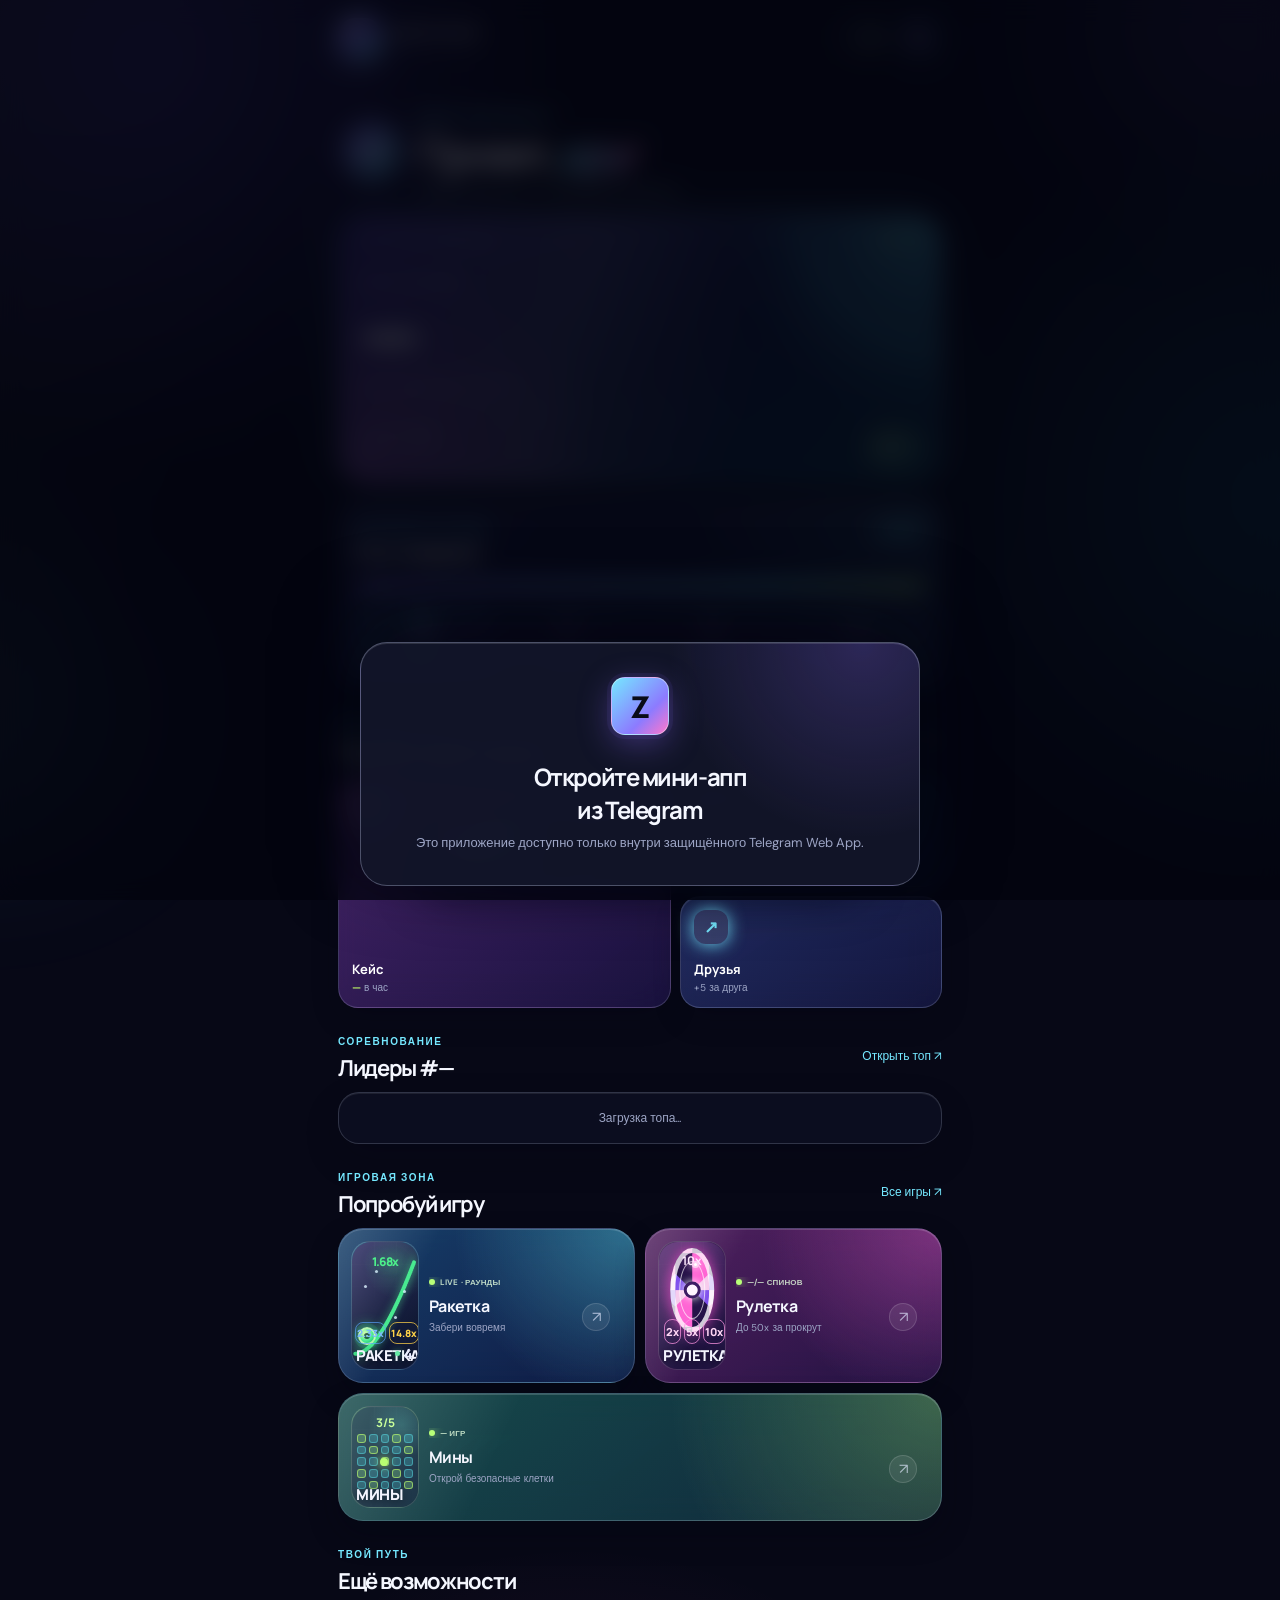
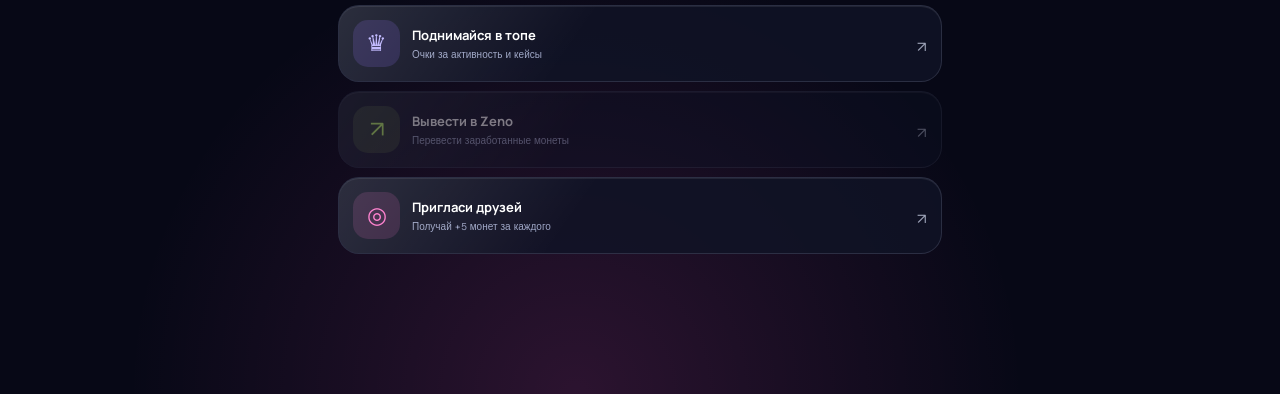
==== commit ff2c118a: "Update landing page layout and styles with new asset Replit-Commit-Author: Agent" ====
--- a/webapp/index.html
+++ b/webapp/index.html
@@ -158,18 +158,19 @@
           <section class="home-game-preview" aria-label="Превью игр">
             <button class="home-game-preview-card home-game-preview-crash" data-view="rocket" type="button">
               <span class="game-preview-art game-preview-art-crash" aria-hidden="true">
-                <svg class="preview-rocket-icon" viewBox="0 0 100 100" focusable="false">
-                  <defs>
-                    <linearGradient id="rocket-diamond-gradient" x1="0" y1="0" x2="1" y2="1">
-                      <stop offset="0" stop-color="#ffffff" />
-                      <stop offset="1" stop-color="#77f3ff" />
-                    </linearGradient>
-                  </defs>
-                  <path class="rocket-diamond" d="M50 9 91 50 50 91 9 50Z" />
-                  <path class="rocket-arrow" d="M50 22 69 43H58v35H42V43H31Z" />
-                </svg>
-                <span class="preview-orbit"></span>
-                <span class="preview-chart"></span>
+                <span class="game-art-scene crash-art-scene">
+                  <strong class="crash-art-multiplier">1.68x</strong>
+                  <svg class="crash-art-trajectory" viewBox="0 0 100 100" preserveAspectRatio="none">
+                    <path d="M5 88 C25 88 53 72 94 16"></path>
+                  </svg>
+                  <span class="crash-art-coin"></span>
+                  <span class="crash-art-stars"><i></i><i></i><i></i><i></i></span>
+                  <span class="crash-art-pills">
+                    <i>2.33x</i><i>14.8x</i><i>17.8x</i><i>1.09x</i>
+                  </span>
+                  <span class="crash-art-label">РАКЕТКА</span>
+                  <span class="crash-art-count"><i></i>4</span>
+                </span>
               </span>
               <span class="game-preview-copy">
                 <span class="game-attempts"><i></i><span id="home-crash-attempts">LIVE · раунды</span></span>
@@ -180,14 +181,13 @@
             </button>
             <button class="home-game-preview-card home-game-preview-roulette" data-view="roulette" type="button">
               <span class="game-preview-art game-preview-art-roulette" aria-hidden="true">
-                <span class="preview-wheel-icon">
-                  <i class="wheel-slice wheel-slice-one"></i>
-                  <i class="wheel-slice wheel-slice-two"></i>
-                  <i class="wheel-slice wheel-slice-three"></i>
-                  <i class="wheel-slice wheel-slice-four"></i>
-                  <b></b>
+                <span class="game-art-scene roulette-art-scene">
+                  <strong class="roulette-art-multiplier">10x</strong>
+                  <span class="roulette-art-wheel"><i></i><i></i><i></i><i></i><b></b></span>
+                  <span class="roulette-art-ball"></span>
+                  <span class="roulette-art-pills"><i>2x</i><i>5x</i><i>10x</i></span>
+                  <span class="roulette-art-label">РУЛЕТКА</span>
                 </span>
-                <span class="preview-pulse"></span>
               </span>
               <span class="game-preview-copy">
                 <span class="game-attempts"><i></i><span id="home-roulette-attempts">—/— спинов</span></span>
@@ -198,13 +198,18 @@
             </button>
             <button class="home-game-preview-card home-game-preview-mining" data-view="mining" type="button">
               <span class="game-preview-art game-preview-art-mining" aria-hidden="true">
-                <svg class="preview-mines-icon" viewBox="0 0 100 150" focusable="false">
-                  <rect class="mine-bar mine-bar-green" x="22" y="8" width="22" height="58" rx="11" />
-                  <rect class="mine-bar mine-bar-cyan" x="56" y="8" width="22" height="58" rx="11" />
-                  <rect class="mine-bar mine-bar-cyan" x="22" y="84" width="22" height="58" rx="11" />
-                  <rect class="mine-bar mine-bar-green" x="56" y="84" width="22" height="58" rx="11" />
-                  <circle class="mine-dot" cx="50" cy="75" r="6" />
-                </svg>
+                <span class="game-art-scene mines-art-scene">
+                  <strong class="mines-art-progress">3/5</strong>
+                  <span class="mines-art-grid">
+                    <i></i><i></i><i></i><i></i><i></i>
+                    <i></i><i></i><i></i><i></i><i></i>
+                    <i></i><i></i><i></i><i></i><i></i>
+                    <i></i><i></i><i></i><i></i><i></i>
+                    <i></i><i></i><i></i><i></i><i></i>
+                  </span>
+                  <span class="mines-art-label">МИНЫ</span>
+                  <span class="mines-art-safe"></span>
+                </span>
               </span>
               <span class="game-preview-copy">
                 <span class="game-attempts"><i></i><span id="home-mines-attempts">— игр</span></span>
@@ -305,18 +310,19 @@
           <div class="games-preview-grid">
             <button class="game-launch-card game-launch-crash" data-view="rocket" type="button">
               <span class="game-launch-art game-preview-art game-preview-art-crash" aria-hidden="true">
-                <svg class="preview-rocket-icon" viewBox="0 0 100 100" focusable="false">
-                  <defs>
-                    <linearGradient id="games-rocket-gradient" x1="0" y1="0" x2="1" y2="1">
-                      <stop offset="0" stop-color="#ffffff" />
-                      <stop offset="1" stop-color="#77f3ff" />
-                    </linearGradient>
-                  </defs>
-                  <path class="rocket-diamond games-rocket-diamond" d="M50 9 91 50 50 91 9 50Z" />
-                  <path class="rocket-arrow" d="M50 22 69 43H58v35H42V43H31Z" />
-                </svg>
-                <span class="preview-orbit"></span>
-                <span class="preview-chart"></span>
+                <span class="game-art-scene crash-art-scene">
+                  <strong class="crash-art-multiplier">1.68x</strong>
+                  <svg class="crash-art-trajectory" viewBox="0 0 100 100" preserveAspectRatio="none">
+                    <path d="M5 88 C25 88 53 72 94 16"></path>
+                  </svg>
+                  <span class="crash-art-coin"></span>
+                  <span class="crash-art-stars"><i></i><i></i><i></i><i></i></span>
+                  <span class="crash-art-pills">
+                    <i>2.33x</i><i>14.8x</i><i>17.8x</i><i>1.09x</i>
+                  </span>
+                  <span class="crash-art-label">РАКЕТКА</span>
+                  <span class="crash-art-count"><i></i>4</span>
+                </span>
               </span>
               <span class="game-launch-copy">
                 <span class="game-launch-status">LIVE · раунды</span>
@@ -328,14 +334,13 @@
 
             <button class="game-launch-card game-launch-roulette" data-view="roulette" type="button">
               <span class="game-launch-art game-preview-art game-preview-art-roulette" aria-hidden="true">
-                <span class="preview-wheel-icon">
-                  <i class="wheel-slice wheel-slice-one"></i>
-                  <i class="wheel-slice wheel-slice-two"></i>
-                  <i class="wheel-slice wheel-slice-three"></i>
-                  <i class="wheel-slice wheel-slice-four"></i>
-                  <b></b>
+                <span class="game-art-scene roulette-art-scene">
+                  <strong class="roulette-art-multiplier">10x</strong>
+                  <span class="roulette-art-wheel"><i></i><i></i><i></i><i></i><b></b></span>
+                  <span class="roulette-art-ball"></span>
+                  <span class="roulette-art-pills"><i>2x</i><i>5x</i><i>10x</i></span>
+                  <span class="roulette-art-label">РУЛЕТКА</span>
                 </span>
-                <span class="preview-pulse"></span>
               </span>
               <span class="game-launch-copy">
                 <span class="game-launch-status">3 спина сегодня</span>
@@ -347,13 +352,18 @@
 
             <button class="game-launch-card game-launch-mining" data-view="mining" type="button">
               <span class="game-launch-art game-preview-art game-preview-art-mining" aria-hidden="true">
-                <svg class="preview-mines-icon" viewBox="0 0 100 150" focusable="false">
-                  <rect class="mine-bar mine-bar-green" x="22" y="8" width="22" height="58" rx="11" />
-                  <rect class="mine-bar mine-bar-cyan" x="56" y="8" width="22" height="58" rx="11" />
-                  <rect class="mine-bar mine-bar-cyan" x="22" y="84" width="22" height="58" rx="11" />
-                  <rect class="mine-bar mine-bar-green" x="56" y="84" width="22" height="58" rx="11" />
-                  <circle class="mine-dot" cx="50" cy="75" r="6" />
-                </svg>
+                <span class="game-art-scene mines-art-scene">
+                  <strong class="mines-art-progress">3/5</strong>
+                  <span class="mines-art-grid">
+                    <i></i><i></i><i></i><i></i><i></i>
+                    <i></i><i></i><i></i><i></i><i></i>
+                    <i></i><i></i><i></i><i></i><i></i>
+                    <i></i><i></i><i></i><i></i><i></i>
+                    <i></i><i></i><i></i><i></i><i></i>
+                  </span>
+                  <span class="mines-art-label">МИНЫ</span>
+                  <span class="mines-art-safe"></span>
+                </span>
               </span>
               <span class="game-launch-copy">
                 <span class="game-launch-status">5 игр сегодня</span>
--- a/webapp/styles.css
+++ b/webapp/styles.css
@@ -6934,4 +6934,411 @@
   .games-preview-grid .game-launch-copy small {
     font-size: 8px;
   }
+}
+
+/* Full game-play previews shared by the home screen and the games directory. */
+.game-art-scene {
+  background: #111a38;
+  border-radius: inherit;
+  inset: 0;
+  overflow: hidden;
+  position: absolute;
+}
+
+.game-art-scene::before {
+  background:
+    linear-gradient(rgba(255, 255, 255, 0.055) 1px, transparent 1px),
+    linear-gradient(90deg, rgba(255, 255, 255, 0.055) 1px, transparent 1px);
+  background-size: 22px 22px;
+  content: "";
+  inset: 0;
+  mask-image: linear-gradient(to bottom, rgba(0, 0, 0, 0.6), transparent 75%);
+  opacity: 0.5;
+  position: absolute;
+}
+
+.crash-art-scene {
+  background:
+    radial-gradient(circle at 70% 18%, rgba(83, 255, 162, 0.2), transparent 30%),
+    linear-gradient(145deg, #303066, #111a36 70%);
+}
+
+.crash-art-multiplier {
+  color: #4df08b;
+  font-family: "Manrope", sans-serif;
+  font-size: clamp(16px, 4.8vw, 34px);
+  font-weight: 800;
+  left: 50%;
+  letter-spacing: -0.08em;
+  line-height: 1;
+  position: absolute;
+  text-shadow: 0 0 14px rgba(77, 240, 139, 0.42);
+  top: 11%;
+  transform: translateX(-50%);
+  z-index: 3;
+}
+
+.crash-art-trajectory {
+  height: 100%;
+  inset: 0;
+  overflow: visible;
+  position: absolute;
+  width: 100%;
+  z-index: 1;
+}
+
+.crash-art-trajectory path {
+  animation: crash-art-line 3.6s ease-in-out infinite;
+  fill: none;
+  stroke: #48e990;
+  stroke-linecap: round;
+  stroke-width: 4;
+  filter: drop-shadow(0 0 5px rgba(72, 233, 144, 0.65));
+  stroke-dasharray: 1;
+  stroke-dashoffset: 0;
+  vector-effect: non-scaling-stroke;
+}
+
+.crash-art-coin {
+  animation: crash-art-coin-flight 3.6s ease-in-out infinite;
+  background: radial-gradient(circle at 35% 30%, #d6ffb0, #42e890 62%, #16a85b);
+  border: 2px solid rgba(212, 255, 188, 0.82);
+  border-radius: 50%;
+  box-shadow:
+    0 0 0 4px rgba(66, 232, 144, 0.12),
+    0 0 14px rgba(66, 232, 144, 0.9);
+  height: 18px;
+  left: 9%;
+  position: absolute;
+  top: 67%;
+  width: 18px;
+  z-index: 3;
+}
+
+.crash-art-coin::after {
+  border: 2px solid rgba(7, 42, 41, 0.75);
+  border-radius: 50%;
+  content: "";
+  inset: 4px;
+  position: absolute;
+}
+
+.crash-art-stars {
+  inset: 0;
+  pointer-events: none;
+  position: absolute;
+  z-index: 1;
+}
+
+.crash-art-stars i {
+  animation: crash-art-star 2.4s ease-in-out infinite;
+  background: rgba(220, 241, 255, 0.82);
+  border-radius: 50%;
+  height: 3px;
+  position: absolute;
+  width: 3px;
+}
+
+.crash-art-stars i:nth-child(1) { left: 18%; top: 34%; }
+.crash-art-stars i:nth-child(2) { animation-delay: -0.8s; left: 78%; top: 38%; }
+.crash-art-stars i:nth-child(3) { animation-delay: -1.4s; left: 63%; top: 58%; }
+.crash-art-stars i:nth-child(4) { animation-delay: -2s; left: 35%; top: 22%; }
+
+.crash-art-pills {
+  bottom: 20%;
+  display: flex;
+  gap: 3px;
+  left: 5%;
+  position: absolute;
+  right: 5%;
+  z-index: 3;
+}
+
+.crash-art-pills i {
+  border: 1px solid rgba(90, 162, 255, 0.65);
+  border-radius: 8px;
+  color: #7db7ff;
+  flex: 1;
+  font-family: "Manrope", sans-serif;
+  font-size: clamp(5px, 1.35vw, 10px);
+  font-style: normal;
+  font-weight: 800;
+  line-height: 1;
+  padding: 5px 1px;
+  text-align: center;
+  white-space: nowrap;
+}
+
+.crash-art-pills i:nth-child(2) {
+  border-color: rgba(255, 211, 72, 0.72);
+  color: #ffd348;
+}
+
+.crash-art-pills i:nth-child(3) {
+  border-color: rgba(255, 192, 52, 0.72);
+  color: #ffc43e;
+}
+
+.crash-art-pills i:nth-child(4) {
+  border-color: rgba(255, 91, 116, 0.72);
+  color: #ff7181;
+}
+
+.crash-art-label,
+.roulette-art-label,
+.mines-art-label {
+  bottom: 5%;
+  color: #f4f5ff;
+  font-family: "Manrope", sans-serif;
+  font-size: clamp(8px, 2vw, 15px);
+  font-weight: 800;
+  left: 6%;
+  letter-spacing: -0.03em;
+  line-height: 1;
+  position: absolute;
+  text-shadow: 0 2px 8px rgba(0, 0, 0, 0.45);
+  z-index: 3;
+}
+
+.crash-art-count {
+  align-items: center;
+  bottom: 5%;
+  color: #e9edff;
+  display: flex;
+  font-family: "Manrope", sans-serif;
+  font-size: clamp(8px, 2vw, 14px);
+  font-weight: 800;
+  gap: 4px;
+  position: absolute;
+  right: 7%;
+  z-index: 3;
+}
+
+.crash-art-count i {
+  background: #63eba4;
+  border-radius: 50%;
+  box-shadow: 0 0 7px rgba(99, 235, 164, 0.9);
+  height: 5px;
+  width: 5px;
+}
+
+.roulette-art-scene {
+  background:
+    radial-gradient(circle at 50% 38%, rgba(255, 107, 215, 0.28), transparent 40%),
+    linear-gradient(145deg, #572b72, #211542 72%);
+}
+
+.roulette-art-multiplier {
+  color: #ffeaff;
+  font-family: "Manrope", sans-serif;
+  font-size: clamp(14px, 4vw, 28px);
+  left: 50%;
+  position: absolute;
+  text-shadow: 0 0 12px rgba(255, 126, 222, 0.72);
+  top: 8%;
+  transform: translateX(-50%);
+  z-index: 3;
+}
+
+.roulette-art-wheel {
+  animation: roulette-art-spin 6s linear infinite;
+  background: conic-gradient(
+    #ff65d4 0 12.5%,
+    #f7cbed 12.5% 25%,
+    #7f50ed 25% 37.5%,
+    #251348 37.5% 50%,
+    #ff65d4 50% 62.5%,
+    #f7cbed 62.5% 75%,
+    #7f50ed 75% 87.5%,
+    #251348 87.5% 100%
+  );
+  border: 5px solid rgba(255, 255, 255, 0.78);
+  border-radius: 50%;
+  box-shadow: 0 0 16px rgba(255, 81, 211, 0.72);
+  height: 66%;
+  left: 50%;
+  position: absolute;
+  top: 38%;
+  transform: translate(-50%, -50%);
+  width: min(66%, 92px);
+  z-index: 2;
+}
+
+.roulette-art-wheel::before {
+  border: 1px solid rgba(255, 255, 255, 0.65);
+  border-radius: 50%;
+  content: "";
+  inset: 11%;
+  position: absolute;
+}
+
+.roulette-art-wheel b {
+  background: #fff5ff;
+  border: 3px solid #3d1d64;
+  border-radius: 50%;
+  box-shadow: 0 0 9px #fff;
+  height: 17px;
+  left: 50%;
+  position: absolute;
+  top: 50%;
+  transform: translate(-50%, -50%);
+  width: 17px;
+}
+
+.roulette-art-ball {
+  animation: roulette-art-ball 3s ease-in-out infinite;
+  background: #fff;
+  border: 2px solid #ffcef3;
+  border-radius: 50%;
+  box-shadow: 0 0 9px #fff;
+  height: 7px;
+  left: 50%;
+  position: absolute;
+  top: 15%;
+  width: 7px;
+  z-index: 4;
+}
+
+.roulette-art-pills {
+  bottom: 20%;
+  display: flex;
+  gap: 3px;
+  left: 8%;
+  position: absolute;
+  right: 8%;
+  z-index: 3;
+}
+
+.roulette-art-pills i {
+  border: 1px solid rgba(255, 149, 227, 0.72);
+  border-radius: 8px;
+  color: #ffd7f6;
+  flex: 1;
+  font-family: "Manrope", sans-serif;
+  font-size: clamp(6px, 1.6vw, 11px);
+  font-style: normal;
+  font-weight: 800;
+  padding: 4px 1px;
+  text-align: center;
+}
+
+.mines-art-scene {
+  background:
+    radial-gradient(circle at 75% 18%, rgba(103, 248, 222, 0.2), transparent 35%),
+    linear-gradient(145deg, #173f4a, #112b3f 74%);
+}
+
+.mines-art-progress {
+  color: #c8ff9a;
+  font-family: "Manrope", sans-serif;
+  font-size: clamp(13px, 3.8vw, 28px);
+  left: 50%;
+  position: absolute;
+  top: 7%;
+  transform: translateX(-50%);
+  z-index: 3;
+}
+
+.mines-art-grid {
+  display: grid;
+  gap: 3px;
+  grid-template-columns: repeat(5, 1fr);
+  left: 8%;
+  position: absolute;
+  right: 8%;
+  top: 27%;
+  z-index: 2;
+}
+
+.mines-art-grid i {
+  animation: mines-art-cell 3.8s ease-in-out infinite;
+  aspect-ratio: 1;
+  background: rgba(95, 237, 244, 0.16);
+  border: 1px solid rgba(95, 237, 244, 0.46);
+  border-radius: 3px;
+  box-shadow: inset 0 0 7px rgba(95, 237, 244, 0.12);
+}
+
+.mines-art-grid i:nth-child(3n + 1) {
+  background: rgba(186, 255, 115, 0.2);
+  border-color: rgba(186, 255, 115, 0.65);
+}
+
+.mines-art-grid i:nth-child(5),
+.mines-art-grid i:nth-child(14),
+.mines-art-grid i:nth-child(22) {
+  animation-delay: -1.7s;
+}
+
+.mines-art-grid i:nth-child(7),
+.mines-art-grid i:nth-child(18) {
+  animation-delay: -2.8s;
+}
+
+.mines-art-safe {
+  animation: mines-art-safe 3.8s ease-in-out infinite;
+  background: #baff72;
+  border-radius: 50%;
+  box-shadow: 0 0 10px rgba(186, 255, 114, 0.95);
+  height: 8px;
+  left: 42%;
+  position: absolute;
+  top: 51%;
+  width: 8px;
+  z-index: 4;
+}
+
+@keyframes crash-art-line {
+  0%, 100% { stroke-dasharray: 0.35 0.65; stroke-dashoffset: 0.05; opacity: 0.72; }
+  50% { stroke-dasharray: 0.9 0.1; stroke-dashoffset: -0.12; opacity: 1; }
+}
+
+@keyframes crash-art-coin-flight {
+  0%, 100% { left: 9%; top: 67%; transform: scale(0.88); }
+  50% { left: 48%; top: 48%; transform: scale(1.08); }
+  100% { left: 82%; top: 19%; transform: scale(0.96); }
+}
+
+@keyframes crash-art-star {
+  0%, 100% { opacity: 0.2; transform: scale(0.7); }
+  50% { opacity: 1; transform: scale(1.4); }
+}
+
+@keyframes roulette-art-spin {
+  to { transform: translate(-50%, -50%) rotate(360deg); }
+}
+
+@keyframes roulette-art-ball {
+  0%, 100% { left: 50%; top: 15%; }
+  25% { left: 79%; top: 29%; }
+  50% { left: 70%; top: 60%; }
+  75% { left: 22%; top: 55%; }
+}
+
+@keyframes mines-art-cell {
+  0%, 100% { filter: brightness(0.9); transform: translateY(0); }
+  12% { filter: brightness(1.45); transform: translateY(-1px); }
+  25% { filter: brightness(0.9); transform: translateY(0); }
+}
+
+@keyframes mines-art-safe {
+  0%, 100% { opacity: 0.35; transform: scale(0.65); }
+  50% { opacity: 1; transform: scale(1.2); }
+}
+
+@media (max-width: 520px) {
+  .home-game-preview-card {
+    grid-template-columns: 66px minmax(0, 1fr) 28px;
+  }
+
+  .games-preview-grid .game-launch-card {
+    grid-template-columns: 66px minmax(0, 1fr) 28px;
+  }
+}
+
+@media (max-width: 360px) {
+  .home-game-preview-card,
+  .games-preview-grid .game-launch-card {
+    grid-template-columns: 58px minmax(0, 1fr) 26px;
+  }
 }
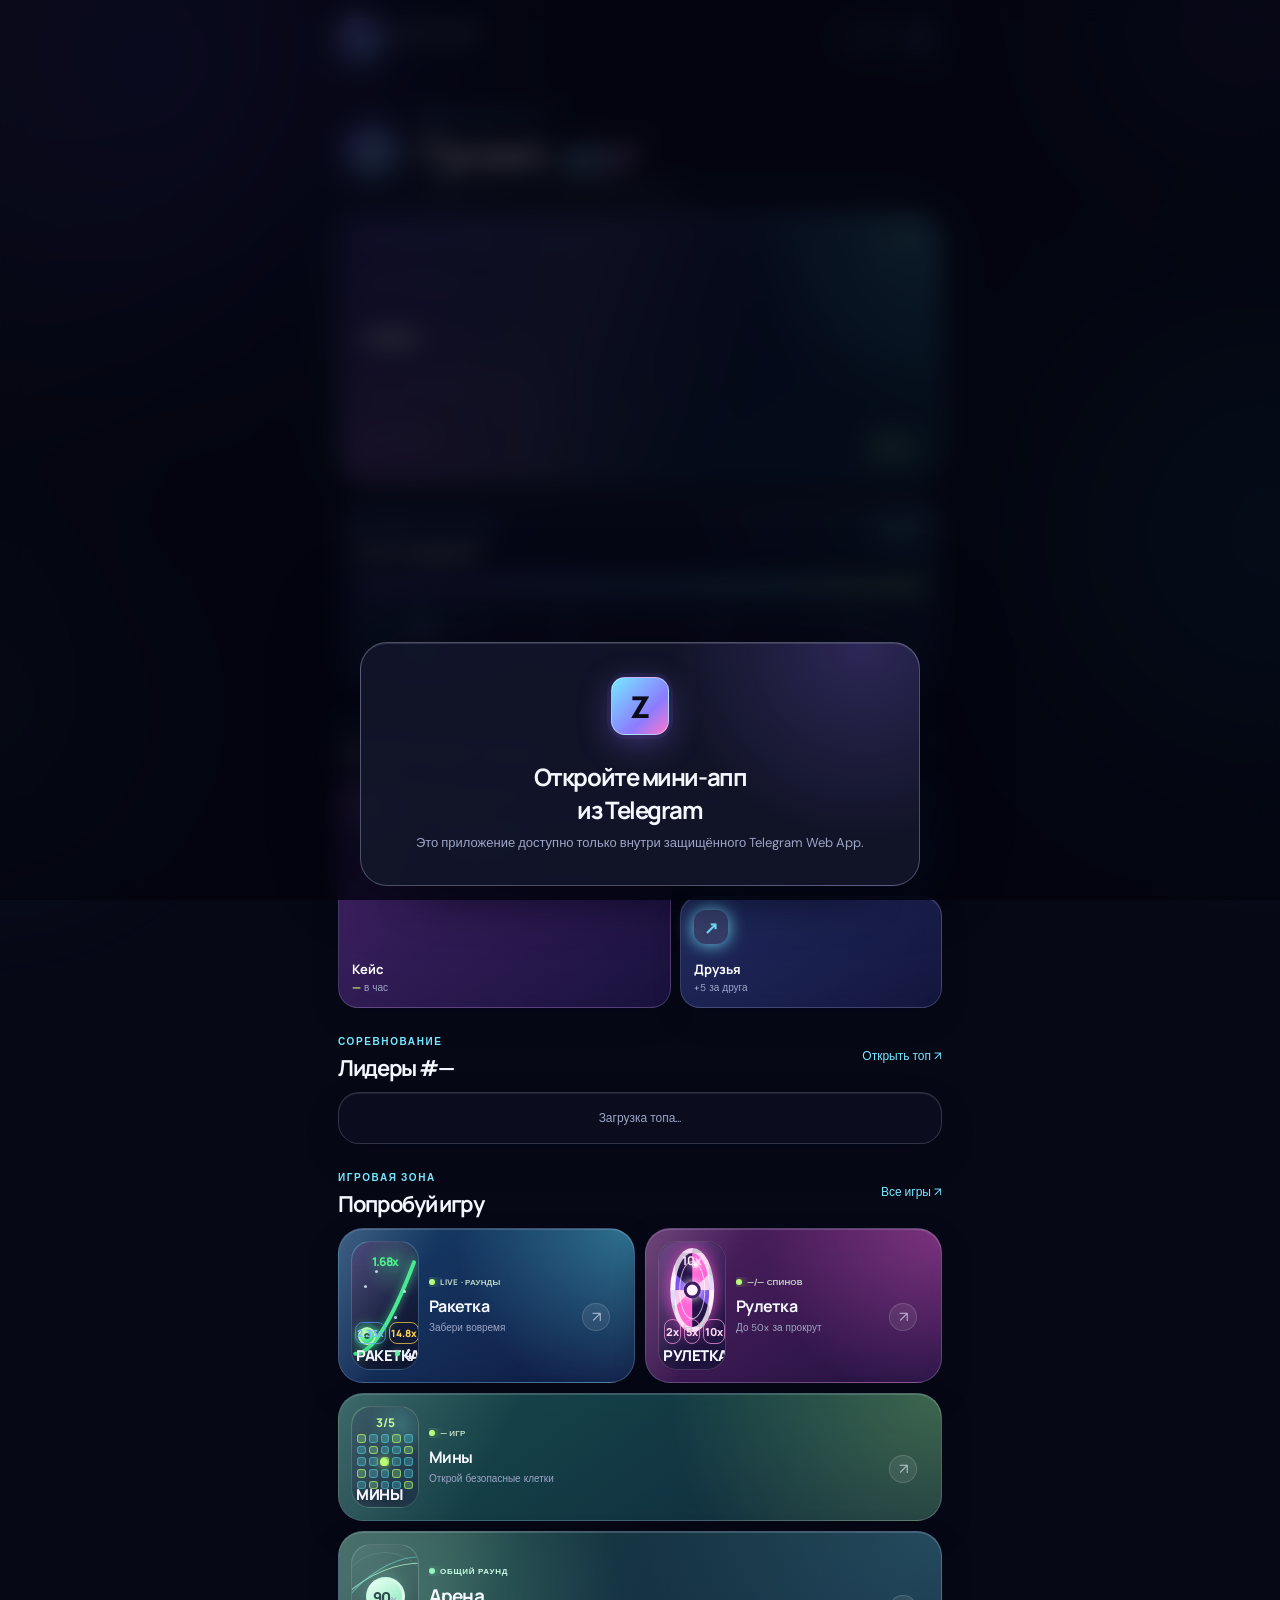
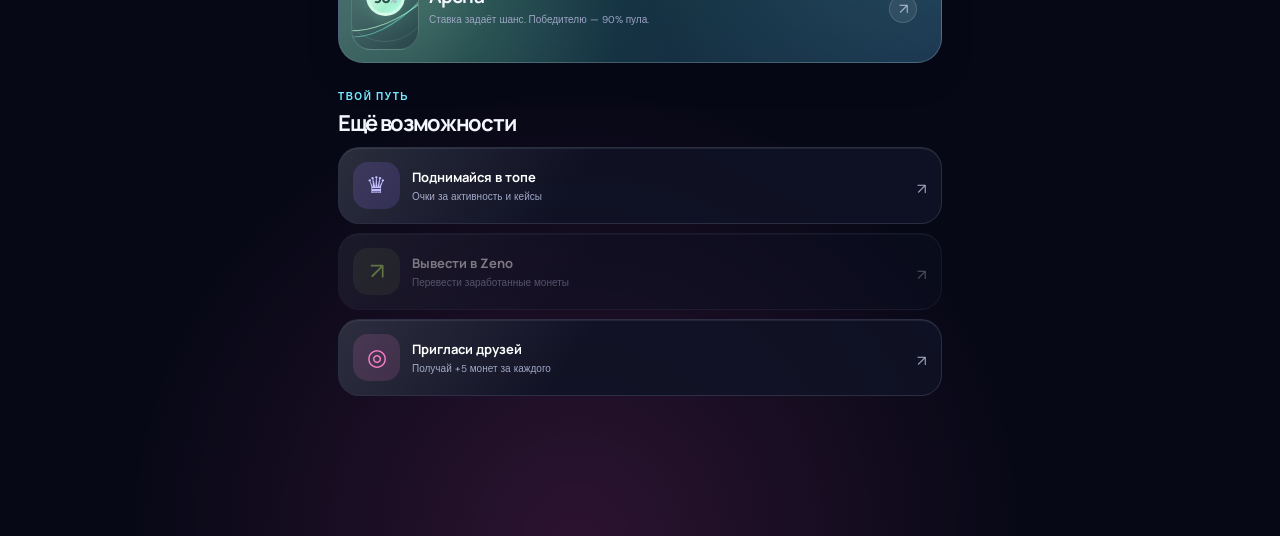
==== commit 40a81ade: "fix" ====
--- a/webapp/index.html
+++ b/webapp/index.html
@@ -14,7 +14,7 @@
       href="https://fonts.googleapis.com/css2?family=DM+Sans:wght@400;500;600;700&family=Manrope:wght@600;700;800&display=swap"
       rel="stylesheet"
     />
-    <link rel="stylesheet" href="./styles.css?v=20260930-icons2" />
+    <link rel="stylesheet" href="./styles.css?v=20261028-arena" />
     <script src="https://telegram.org/js/telegram-web-app.js"></script>
   </head>
   <body class="screen-home">
@@ -218,6 +218,21 @@
               </span>
               <span class="arrow">↗</span>
             </button>
+            <button class="home-game-preview-card home-game-preview-arena" data-view="arena" type="button" aria-label="Открыть Арену — общий раунд с таймером">
+              <span class="arena-entry-art" aria-hidden="true">
+                <span class="arena-entry-orbit arena-entry-orbit-one"></span>
+                <span class="arena-entry-orbit arena-entry-orbit-two"></span>
+                <span class="arena-entry-core">90<small>%</small></span>
+                <span class="arena-entry-dot arena-entry-dot-one"></span>
+                <span class="arena-entry-dot arena-entry-dot-two"></span>
+              </span>
+              <span class="game-preview-copy">
+                <span class="game-attempts arena-entry-live"><i></i><span>ОБЩИЙ РАУНД</span></span>
+                <strong>Арена</strong>
+                <small>Ставка задаёт шанс. Победителю — 90% пула.</small>
+              </span>
+              <span class="arrow" aria-hidden="true">↗</span>
+            </button>
           </section>
 
           <div class="section-heading capabilities-heading">
@@ -372,6 +387,22 @@
               </span>
               <span class="game-launch-arrow" aria-hidden="true">↗</span>
             </button>
+
+            <button class="game-launch-card game-launch-arena" data-view="arena" type="button" aria-label="Открыть Арену — общий раунд с таймером">
+              <span class="game-launch-art arena-entry-art" aria-hidden="true">
+                <span class="arena-entry-orbit arena-entry-orbit-one"></span>
+                <span class="arena-entry-orbit arena-entry-orbit-two"></span>
+                <span class="arena-entry-core">90<small>%</small></span>
+                <span class="arena-entry-dot arena-entry-dot-one"></span>
+                <span class="arena-entry-dot arena-entry-dot-two"></span>
+              </span>
+              <span class="game-launch-copy">
+                <span class="game-launch-status">ОБЩИЙ РАУНД · LIVE</span>
+                <strong>Арена</strong>
+                <small>Войди в раунд с игроками и ботами. Ставка задаёт шанс, победитель получает 90% пула.</small>
+              </span>
+              <span class="game-launch-arrow" aria-hidden="true">↗</span>
+            </button>
           </div>
 
           <div class="game-odds-card">
@@ -380,6 +411,125 @@
               <strong>Джекпот 50x — максимум раз в сутки</strong>
             </div>
             <span>50x · 0.5%</span>
+          </div>
+        </section>
+
+        <section class="view hidden" id="arena-view">
+          <button class="back-link" data-view="games" type="button" aria-label="Вернуться к списку игр">← Назад</button>
+          <div class="section-heading arena-heading">
+            <div>
+              <span class="eyebrow">Общий раунд по таймеру</span>
+              <h2>Арена <span class="arena-title-mark">90%</span></h2>
+            </div>
+            <span class="arena-live-pill"><i></i> РАУНД ПО ТАЙМЕРУ</span>
+          </div>
+          <p class="arena-intro">
+            Входи в общий раунд вместе с игроками и ботами. Чем выше ставка, тем больше твой шанс на победу. Победитель забирает 90% общего пула.
+          </p>
+
+          <div class="arena-layout">
+            <div class="arena-round-column">
+              <section class="arena-round-card" aria-label="Текущий раунд Арены">
+                <div class="arena-round-topline">
+                  <div>
+                    <span class="arena-kicker">ТЕКУЩИЙ РАУНД</span>
+                    <strong id="arena-round-id">Ожидаем раунд</strong>
+                  </div>
+                  <span class="arena-state-pill" id="arena-round-state">Подготовка</span>
+                </div>
+                <div class="arena-round-main">
+                  <div class="arena-countdown-block">
+                    <span>До закрытия входа</span>
+                    <strong id="arena-countdown" aria-label="Время до окончания раунда">--:--</strong>
+                  </div>
+                  <div class="arena-pool-block">
+                    <span>Общий пул</span>
+                    <strong id="arena-pool">— <small>ZT</small></strong>
+                    <small class="arena-pool-note">Победителю <b>90%</b></small>
+                  </div>
+                </div>
+                <div class="arena-round-track" aria-hidden="true"><span></span></div>
+                <div class="arena-round-foot">
+                  <span>Раунд общий для всех участников</span>
+                  <span>Остаток пула · 10%</span>
+                </div>
+              </section>
+
+              <section class="arena-contestants-card">
+                <div class="arena-section-heading">
+                  <div>
+                    <span class="eyebrow">СОСТАВ РАУНДА</span>
+                    <h3>Участники</h3>
+                  </div>
+                  <span class="arena-participant-count" aria-label="Количество участников">— мест</span>
+                </div>
+                <div class="arena-contestants-list" id="arena-contestants" aria-label="Участники и их шансы">
+                  <article class="arena-contestant arena-contestant-bot">
+                    <span class="arena-contestant-mark" aria-hidden="true">О</span>
+                    <span class="arena-contestant-name"><strong>Бот «Орион»</strong><small>Автоучастник</small></span>
+                    <span class="arena-bot-tag">БОТ</span>
+                    <span class="arena-contestant-stake"><strong>— ZT</strong><small>ставка</small></span>
+                    <span class="arena-contestant-chance"><strong>—%</strong><small>шанс</small></span>
+                  </article>
+                  <article class="arena-contestant arena-contestant-bot">
+                    <span class="arena-contestant-mark arena-contestant-mark-alt" aria-hidden="true">Н</span>
+                    <span class="arena-contestant-name"><strong>Бот «Нова»</strong><small>Автоучастник</small></span>
+                    <span class="arena-bot-tag">БОТ</span>
+                    <span class="arena-contestant-stake"><strong>— ZT</strong><small>ставка</small></span>
+                    <span class="arena-contestant-chance"><strong>—%</strong><small>шанс</small></span>
+                  </article>
+                  <div class="arena-contestants-hint">Ставки и шансы обновятся после загрузки раунда</div>
+                </div>
+                <div class="arena-winner-panel" id="arena-winner-panel" aria-live="polite">
+                  <span class="arena-winner-symbol" aria-hidden="true">01</span>
+                  <span><small>ПОБЕДИТЕЛЬ РАУНДА</small><strong>Определится после окончания таймера</strong></span>
+                  <span class="arena-winner-prize">90%<small>пула</small></span>
+                </div>
+              </section>
+
+              <section class="arena-history-card">
+                <div class="arena-section-heading arena-history-heading">
+                  <div>
+                    <span class="eyebrow">ПРОШЛЫЕ ИГРЫ</span>
+                    <h3>История Арены</h3>
+                  </div>
+                  <span class="arena-history-caption">Последние раунды</span>
+                </div>
+                <div class="arena-history-list" id="arena-history" aria-live="polite">
+                  <div class="arena-history-empty">
+                    <span class="arena-history-empty-mark" aria-hidden="true">—</span>
+                    <span><strong>История появится здесь</strong><small>Завершённые раунды и их победители</small></span>
+                  </div>
+                </div>
+              </section>
+            </div>
+
+            <aside class="arena-entry-card" aria-label="Вход в раунд Арены">
+              <div class="arena-entry-card-heading">
+                <span class="arena-kicker">ТВОЙ ВХОД</span>
+                <span class="arena-entry-index">01 <i>/ 01</i></span>
+              </div>
+              <h3>Поставь на шанс</h3>
+              <p>Твоя доля шанса зависит от ставки относительно общего пула.</p>
+              <label class="arena-input-label" for="arena-bet-input">Размер ставки</label>
+              <div class="arena-input-wrap">
+                <input id="arena-bet-input" type="number" inputmode="decimal" min="0" step="0.1" placeholder="0.0" aria-describedby="arena-bet-summary arena-notice" />
+                <span>ZT</span>
+              </div>
+              <div class="arena-balance-row">
+                <span>Доступно</span>
+                <strong id="arena-balance">— ZT</strong>
+              </div>
+              <div class="arena-bet-summary" id="arena-bet-summary" aria-live="polite">
+                <div><span>Твой шанс победы</span><strong>—%</strong></div>
+                <div><span>Приз победителю</span><strong>90% пула</strong></div>
+              </div>
+              <button class="arena-join-button" id="arena-join-button" type="button" disabled aria-label="Войти в раунд Арены с указанной ставкой">
+                <span>Ожидаем раунд</span><b aria-hidden="true">↗</b>
+              </button>
+              <p class="arena-notice" id="arena-notice" role="status" aria-live="polite">Вход станет доступен после начала раунда.</p>
+              <div class="arena-fair-note"><span aria-hidden="true">i</span><span>Один победитель получает 90% пула. Остальные 10% остаются в резерве игры.</span></div>
+            </aside>
           </div>
         </section>
 
--- a/webapp/styles.css
+++ b/webapp/styles.css
@@ -7341,4 +7341,986 @@
   .games-preview-grid .game-launch-card {
     grid-template-columns: 58px minmax(0, 1fr) 26px;
   }
+}
+
+/* Arena — timed, shared-round interface */
+.home-game-preview-arena {
+  background:
+    radial-gradient(circle at 15% 50%, rgba(170, 255, 190, 0.2), transparent 37%),
+    radial-gradient(circle at 100% 0%, rgba(112, 236, 217, 0.18), transparent 48%),
+    linear-gradient(120deg, rgba(29, 79, 76, 0.84), rgba(20, 38, 69, 0.94));
+  grid-column: 1 / -1;
+  min-height: 132px;
+}
+
+.home-game-preview-arena:hover {
+  border-color: rgba(172, 255, 201, 0.62);
+  box-shadow:
+    inset 0 1px 0 rgba(255, 255, 255, 0.2),
+    0 18px 38px rgba(3, 5, 18, 0.38),
+    0 0 26px rgba(103, 243, 203, 0.13);
+}
+
+.home-game-preview-arena .game-preview-copy {
+  align-self: center;
+  position: relative;
+  z-index: 1;
+}
+
+.home-game-preview-arena .game-preview-copy strong {
+  font-family: "Manrope", sans-serif;
+  font-size: 19px;
+  letter-spacing: -0.045em;
+  margin-top: 7px;
+}
+
+.home-game-preview-arena .game-preview-copy small {
+  font-size: 10px;
+  line-height: 1.4;
+  max-width: 270px;
+}
+
+.home-game-preview-arena .arrow {
+  position: relative;
+  z-index: 1;
+}
+
+.arena-entry-live {
+  color: #c8ffe4;
+  font-size: 8px;
+  font-weight: 800;
+  letter-spacing: 0.09em;
+}
+
+.arena-entry-live i {
+  background: #92f6bf;
+  box-shadow: 0 0 11px rgba(146, 246, 191, 0.82);
+}
+
+.arena-entry-art {
+  align-items: center;
+  align-self: stretch;
+  background:
+    radial-gradient(ellipse at 50% 50%, rgba(178, 255, 214, 0.16), transparent 43%),
+    linear-gradient(145deg, rgba(225, 255, 247, 0.075), rgba(10, 26, 43, 0.46));
+  border: 1px solid rgba(209, 255, 236, 0.18);
+  border-radius: 20px;
+  display: grid;
+  isolation: isolate;
+  justify-items: center;
+  min-height: 106px;
+  overflow: hidden;
+  position: relative;
+}
+
+.arena-entry-art::before,
+.arena-entry-art::after {
+  border: 1px solid rgba(170, 255, 221, 0.11);
+  border-radius: 50%;
+  content: "";
+  height: 130px;
+  position: absolute;
+  width: 130px;
+}
+
+.arena-entry-art::after {
+  height: 88px;
+  width: 88px;
+}
+
+.arena-entry-orbit {
+  border: 1px solid rgba(176, 255, 223, 0.53);
+  border-radius: 50%;
+  height: 50px;
+  position: absolute;
+  transform: rotate(-27deg);
+  width: 114px;
+}
+
+.arena-entry-orbit-one {
+  border-color: rgba(175, 255, 207, 0.72);
+}
+
+.arena-entry-orbit-two {
+  border-color: rgba(93, 237, 223, 0.55);
+  height: 114px;
+  transform: rotate(53deg);
+  width: 53px;
+}
+
+.arena-entry-core {
+  align-items: baseline;
+  background: linear-gradient(145deg, #e7fff1, #99eec7 70%, #b5fff0);
+  border: 3px solid rgba(221, 255, 236, 0.62);
+  border-radius: 50%;
+  box-shadow: 0 0 24px rgba(114, 245, 192, 0.24);
+  color: #143a37;
+  display: flex;
+  font-family: "Manrope", sans-serif;
+  font-size: 15px;
+  font-weight: 800;
+  height: 39px;
+  justify-content: center;
+  letter-spacing: -0.07em;
+  line-height: 1;
+  padding-top: 10px;
+  position: relative;
+  width: 39px;
+  z-index: 2;
+}
+
+.arena-entry-core small {
+  font-size: 8px;
+  letter-spacing: 0;
+}
+
+.arena-entry-dot {
+  background: #bbffe1;
+  border: 2px solid rgba(25, 75, 70, 0.8);
+  border-radius: 50%;
+  height: 8px;
+  position: absolute;
+  width: 8px;
+  z-index: 3;
+}
+
+.arena-entry-dot-one {
+  box-shadow: 0 0 12px rgba(187, 255, 225, 0.8);
+  left: calc(50% - 51px);
+  top: calc(50% - 23px);
+}
+
+.arena-entry-dot-two {
+  background: #a9d9ff;
+  bottom: calc(50% - 30px);
+  right: calc(50% - 44px);
+}
+
+.games-preview-grid .game-launch-arena {
+  background:
+    radial-gradient(circle at 9% 49%, rgba(146, 255, 202, 0.18), transparent 33%),
+    radial-gradient(circle at 100% 0%, rgba(112, 236, 217, 0.24), transparent 54%),
+    linear-gradient(145deg, rgba(29, 79, 76, 0.78), rgba(20, 38, 69, 0.94));
+  border-color: rgba(183, 255, 220, 0.3);
+  grid-column: 1 / -1;
+  min-height: 164px;
+}
+
+.games-preview-grid .game-launch-arena .arena-entry-art {
+  min-height: 138px;
+}
+
+.games-preview-grid .game-launch-arena .game-launch-status {
+  color: #c8ffe4;
+}
+
+.games-preview-grid .game-launch-arena .game-launch-copy strong {
+  color: #effff6;
+  font-size: 20px;
+}
+
+.games-preview-grid .game-launch-arena .game-launch-copy small {
+  max-width: 310px;
+}
+
+.games-preview-grid .game-launch-arena:hover {
+  border-color: rgba(172, 255, 201, 0.62);
+  box-shadow: 0 18px 38px rgba(3, 5, 18, 0.38), 0 0 28px rgba(100, 245, 196, 0.12);
+}
+
+#arena-view {
+  padding-bottom: 30px;
+}
+
+.arena-heading {
+  align-items: center;
+}
+
+.arena-title-mark {
+  color: #9ff1c8;
+  font-family: "DM Sans", sans-serif;
+  font-size: 0.46em;
+  letter-spacing: -0.04em;
+  vertical-align: 0.3em;
+}
+
+.arena-live-pill {
+  align-items: center;
+  background: rgba(125, 234, 184, 0.09);
+  border: 1px solid rgba(146, 246, 191, 0.22);
+  border-radius: 999px;
+  color: #bbf5d2;
+  display: inline-flex;
+  font-size: 8px;
+  font-weight: 800;
+  gap: 8px;
+  letter-spacing: 0.08em;
+  padding: 9px 12px;
+  white-space: nowrap;
+}
+
+.arena-live-pill i {
+  animation: arena-status-breathe 2s ease-in-out infinite;
+  background: #91efb8;
+  border-radius: 50%;
+  height: 6px;
+  width: 6px;
+}
+
+.arena-intro {
+  color: #b0b8d0;
+  font-size: 12px;
+  line-height: 1.7;
+  margin: -2px 0 22px;
+  max-width: 600px;
+}
+
+.arena-layout {
+  align-items: start;
+  display: grid;
+  gap: 14px;
+  grid-template-columns: minmax(0, 1.48fr) minmax(250px, 0.72fr);
+}
+
+.arena-round-column {
+  display: grid;
+  gap: 14px;
+  min-width: 0;
+}
+
+.arena-round-card,
+.arena-contestants-card,
+.arena-history-card,
+.arena-entry-card {
+  backdrop-filter: blur(24px) saturate(140%);
+  -webkit-backdrop-filter: blur(24px) saturate(140%);
+  background:
+    linear-gradient(148deg, rgba(31, 42, 62, 0.84), rgba(17, 22, 42, 0.91));
+  border: 1px solid rgba(211, 228, 255, 0.15);
+  border-radius: 24px;
+  box-shadow: inset 0 1px 0 rgba(255, 255, 255, 0.06), 0 18px 40px rgba(3, 5, 18, 0.18);
+}
+
+.arena-round-card {
+  background:
+    radial-gradient(ellipse at 88% 11%, rgba(101, 224, 187, 0.13), transparent 35%),
+    linear-gradient(148deg, rgba(31, 47, 64, 0.93), rgba(17, 22, 42, 0.95));
+  overflow: hidden;
+  padding: 21px 22px 16px;
+  position: relative;
+}
+
+.arena-round-card::after {
+  background: linear-gradient(114deg, rgba(255, 255, 255, 0.07), transparent 35%);
+  content: "";
+  inset: 0;
+  pointer-events: none;
+  position: absolute;
+}
+
+.arena-round-topline,
+.arena-round-main,
+.arena-round-foot,
+.arena-section-heading,
+.arena-balance-row,
+.arena-entry-card-heading {
+  align-items: center;
+  display: flex;
+  justify-content: space-between;
+}
+
+.arena-round-topline,
+.arena-round-main,
+.arena-round-track,
+.arena-round-foot {
+  position: relative;
+  z-index: 1;
+}
+
+.arena-kicker {
+  color: #8d9ab5;
+  display: block;
+  font-size: 8px;
+  font-weight: 800;
+  letter-spacing: 0.16em;
+}
+
+.arena-round-topline > div > strong {
+  color: #edf5ff;
+  display: block;
+  font-family: "Manrope", sans-serif;
+  font-size: 13px;
+  letter-spacing: -0.02em;
+  margin-top: 6px;
+}
+
+.arena-state-pill {
+  background: rgba(255, 255, 255, 0.06);
+  border: 1px solid rgba(220, 234, 255, 0.12);
+  border-radius: 999px;
+  color: #bbc5d9;
+  font-size: 8px;
+  font-weight: 700;
+  padding: 7px 10px;
+}
+
+.arena-round-main {
+  align-items: end;
+  gap: 14px;
+  margin: 22px 0 17px;
+}
+
+.arena-countdown-block > span,
+.arena-pool-block > span {
+  color: #9ea9c2;
+  display: block;
+  font-size: 9px;
+}
+
+.arena-countdown-block > strong {
+  color: #effff6;
+  display: block;
+  font-family: "Manrope", sans-serif;
+  font-size: clamp(35px, 6vw, 48px);
+  font-variant-numeric: tabular-nums;
+  letter-spacing: -0.07em;
+  line-height: 1;
+  margin-top: 7px;
+}
+
+.arena-pool-block {
+  text-align: right;
+}
+
+.arena-pool-block > strong {
+  color: #a6f4cc;
+  display: block;
+  font-family: "Manrope", sans-serif;
+  font-size: 29px;
+  letter-spacing: -0.06em;
+  line-height: 1.05;
+  margin-top: 6px;
+}
+
+.arena-pool-block > strong small {
+  color: #9db7b2;
+  font-family: "DM Sans", sans-serif;
+  font-size: 11px;
+  letter-spacing: 0;
+}
+
+.arena-pool-block .arena-pool-note {
+  color: #91a69f;
+  font-size: 8px;
+  margin-top: 6px;
+}
+
+.arena-pool-note b {
+  color: #a6f4cc;
+}
+
+.arena-round-track {
+  background: rgba(226, 244, 255, 0.09);
+  border-radius: 20px;
+  height: 3px;
+  overflow: hidden;
+}
+
+.arena-round-track span {
+  background: linear-gradient(90deg, #72e8c0, #b1f4cb);
+  border-radius: inherit;
+  display: block;
+  height: 100%;
+  opacity: 0.65;
+  width: 23%;
+}
+
+.arena-round-foot {
+  color: #8290a9;
+  font-size: 8px;
+  gap: 12px;
+  margin-top: 10px;
+}
+
+.arena-contestants-card,
+.arena-history-card {
+  padding: 18px;
+}
+
+.arena-section-heading {
+  gap: 10px;
+  margin-bottom: 14px;
+}
+
+.arena-section-heading h3 {
+  color: #f0f4ff;
+  font-family: "Manrope", sans-serif;
+  font-size: 17px;
+  letter-spacing: -0.045em;
+  margin-top: 4px;
+}
+
+.arena-participant-count,
+.arena-history-caption {
+  color: #8f9ab1;
+  font-size: 9px;
+}
+
+.arena-contestants-list {
+  display: grid;
+  gap: 7px;
+}
+
+.arena-contestant {
+  align-items: center;
+  background: rgba(255, 255, 255, 0.035);
+  border: 1px solid rgba(215, 231, 255, 0.075);
+  border-radius: 14px;
+  display: grid;
+  gap: 9px;
+  grid-template-columns: 34px minmax(86px, 1fr) auto auto auto;
+  min-height: 62px;
+  padding: 8px 10px;
+}
+
+.arena-contestant-mark {
+  align-items: center;
+  background: linear-gradient(145deg, rgba(144, 239, 195, 0.22), rgba(50, 132, 115, 0.21));
+  border: 1px solid rgba(143, 238, 190, 0.2);
+  border-radius: 11px;
+  color: #b3f8d4;
+  display: grid;
+  font-family: "Manrope", sans-serif;
+  font-size: 13px;
+  font-weight: 800;
+  height: 34px;
+  place-items: center;
+  width: 34px;
+}
+
+.arena-contestant-mark-alt {
+  background: linear-gradient(145deg, rgba(142, 196, 247, 0.19), rgba(71, 96, 161, 0.24));
+  border-color: rgba(152, 188, 255, 0.2);
+  color: #bcd0ff;
+}
+
+.arena-contestant-name strong,
+.arena-contestant-name small,
+.arena-contestant-stake strong,
+.arena-contestant-stake small,
+.arena-contestant-chance strong,
+.arena-contestant-chance small {
+  display: block;
+}
+
+.arena-contestant-name strong {
+  color: #e1e8f7;
+  font-size: 10px;
+  font-weight: 700;
+  white-space: nowrap;
+}
+
+.arena-contestant-name small,
+.arena-contestant-stake small,
+.arena-contestant-chance small {
+  color: #7f8ba5;
+  font-size: 8px;
+  margin-top: 4px;
+}
+
+.arena-bot-tag {
+  background: rgba(153, 185, 255, 0.08);
+  border: 1px solid rgba(153, 185, 255, 0.16);
+  border-radius: 5px;
+  color: #b7c9ee;
+  font-size: 7px;
+  font-weight: 800;
+  letter-spacing: 0.06em;
+  padding: 4px 5px;
+}
+
+.arena-contestant-stake,
+.arena-contestant-chance {
+  min-width: 42px;
+  text-align: right;
+}
+
+.arena-contestant-stake strong,
+.arena-contestant-chance strong {
+  color: #d5dff0;
+  font-family: "Manrope", sans-serif;
+  font-size: 9px;
+  font-variant-numeric: tabular-nums;
+}
+
+.arena-contestant-chance strong {
+  color: #a8edc5;
+}
+
+.arena-contestants-hint {
+  color: #7f8ba5;
+  font-size: 8px;
+  padding: 3px 2px 1px;
+}
+
+.arena-winner-panel {
+  align-items: center;
+  background:
+    linear-gradient(100deg, rgba(121, 215, 166, 0.1), rgba(109, 180, 197, 0.055));
+  border: 1px solid rgba(145, 233, 182, 0.15);
+  border-radius: 15px;
+  display: flex;
+  gap: 11px;
+  margin-top: 14px;
+  min-height: 58px;
+  padding: 10px 12px;
+}
+
+.arena-winner-symbol {
+  align-items: center;
+  background: rgba(163, 243, 190, 0.13);
+  border: 1px solid rgba(165, 244, 194, 0.17);
+  border-radius: 10px;
+  color: #b6f4ce;
+  display: grid;
+  font-family: "Manrope", sans-serif;
+  font-size: 11px;
+  font-weight: 800;
+  height: 34px;
+  place-items: center;
+  width: 34px;
+}
+
+.arena-winner-panel > span:nth-child(2) {
+  min-width: 0;
+}
+
+.arena-winner-panel > span:nth-child(2) small,
+.arena-winner-panel > span:nth-child(2) strong {
+  display: block;
+}
+
+.arena-winner-panel > span:nth-child(2) small {
+  color: #8eac9e;
+  font-size: 7px;
+  font-weight: 800;
+  letter-spacing: 0.12em;
+}
+
+.arena-winner-panel > span:nth-child(2) strong {
+  color: #c1d1ce;
+  font-size: 9px;
+  font-weight: 600;
+  line-height: 1.35;
+  margin-top: 4px;
+}
+
+.arena-winner-prize {
+  color: #adf0c7;
+  font-family: "Manrope", sans-serif;
+  font-size: 16px;
+  font-weight: 800;
+  letter-spacing: -0.04em;
+  margin-left: auto;
+  text-align: right;
+}
+
+.arena-winner-prize small {
+  color: #8eac9e;
+  display: block;
+  font-family: "DM Sans", sans-serif;
+  font-size: 7px;
+  font-weight: 600;
+  letter-spacing: 0.03em;
+}
+
+.arena-history-card {
+  padding-bottom: 13px;
+}
+
+.arena-history-heading {
+  margin-bottom: 10px;
+}
+
+.arena-history-empty {
+  align-items: center;
+  background: rgba(255, 255, 255, 0.025);
+  border: 1px dashed rgba(209, 226, 255, 0.11);
+  border-radius: 13px;
+  color: #8f9ab1;
+  display: flex;
+  gap: 11px;
+  min-height: 62px;
+  padding: 10px 12px;
+}
+
+.arena-history-empty-mark {
+  align-items: center;
+  background: rgba(255, 255, 255, 0.05);
+  border-radius: 9px;
+  color: #a9b9c9;
+  display: grid;
+  font-size: 13px;
+  height: 32px;
+  place-items: center;
+  width: 32px;
+}
+
+.arena-history-empty strong,
+.arena-history-empty small {
+  display: block;
+}
+
+.arena-history-empty strong {
+  color: #cad2e1;
+  font-size: 9px;
+}
+
+.arena-history-empty small {
+  color: #7f8ba5;
+  font-size: 8px;
+  margin-top: 4px;
+}
+
+.arena-entry-card {
+  background:
+    radial-gradient(ellipse at 100% 0%, rgba(117, 237, 193, 0.12), transparent 37%),
+    linear-gradient(158deg, rgba(27, 42, 57, 0.96), rgba(18, 22, 41, 0.97));
+  padding: 21px;
+  position: sticky;
+  top: 16px;
+}
+
+.arena-entry-index {
+  color: #a1efc5;
+  font-family: "Manrope", sans-serif;
+  font-size: 10px;
+  font-weight: 800;
+}
+
+.arena-entry-index i {
+  color: #74879d;
+  font-size: 8px;
+  font-style: normal;
+  font-weight: 500;
+}
+
+.arena-entry-card > h3 {
+  color: #f0f6ff;
+  font-family: "Manrope", sans-serif;
+  font-size: 23px;
+  letter-spacing: -0.065em;
+  margin-top: 21px;
+}
+
+.arena-entry-card > p {
+  color: #98a5bd;
+  font-size: 10px;
+  line-height: 1.55;
+  margin-top: 7px;
+}
+
+.arena-input-label {
+  color: #b5bfd2;
+  display: block;
+  font-size: 9px;
+  font-weight: 700;
+  margin: 21px 0 8px;
+}
+
+.arena-input-wrap {
+  align-items: center;
+  background: rgba(7, 13, 26, 0.45);
+  border: 1px solid rgba(205, 223, 255, 0.16);
+  border-radius: 14px;
+  display: flex;
+  min-height: 56px;
+  padding: 0 14px;
+  transition: border-color 180ms ease, background 180ms ease;
+}
+
+.arena-input-wrap:focus-within {
+  background: rgba(7, 13, 26, 0.66);
+  border-color: rgba(143, 239, 190, 0.55);
+}
+
+.arena-input-wrap input {
+  appearance: textfield;
+  background: transparent;
+  border: 0;
+  color: #eefff5;
+  font-family: "Manrope", sans-serif;
+  font-size: 21px;
+  font-variant-numeric: tabular-nums;
+  font-weight: 700;
+  letter-spacing: -0.04em;
+  min-width: 0;
+  outline: 0;
+  padding: 0;
+  width: 100%;
+}
+
+.arena-input-wrap input::-webkit-inner-spin-button,
+.arena-input-wrap input::-webkit-outer-spin-button {
+  appearance: none;
+  margin: 0;
+}
+
+.arena-input-wrap input::placeholder {
+  color: #637087;
+}
+
+.arena-input-wrap > span {
+  color: #a1b2c4;
+  font-size: 10px;
+  font-weight: 700;
+}
+
+.arena-balance-row {
+  border-bottom: 1px solid rgba(215, 230, 255, 0.09);
+  color: #8794ac;
+  font-size: 9px;
+  padding: 11px 1px 13px;
+}
+
+.arena-balance-row strong {
+  color: #c3d1df;
+  font-family: "Manrope", sans-serif;
+  font-size: 10px;
+}
+
+.arena-bet-summary {
+  background: rgba(255, 255, 255, 0.035);
+  border: 1px solid rgba(218, 232, 255, 0.07);
+  border-radius: 13px;
+  display: grid;
+  gap: 11px;
+  margin-top: 13px;
+  padding: 12px;
+}
+
+.arena-bet-summary > div {
+  align-items: center;
+  display: flex;
+  justify-content: space-between;
+  gap: 12px;
+}
+
+.arena-bet-summary span {
+  color: #8d9ab1;
+  font-size: 8px;
+}
+
+.arena-bet-summary strong {
+  color: #c9d5e3;
+  font-family: "Manrope", sans-serif;
+  font-size: 9px;
+  white-space: nowrap;
+}
+
+.arena-bet-summary > div:first-child strong {
+  color: #aaf0c8;
+}
+
+.arena-join-button {
+  align-items: center;
+  background: linear-gradient(100deg, #a9efc5, #88dbc4);
+  border: 1px solid rgba(220, 255, 236, 0.46);
+  border-radius: 14px;
+  box-shadow: 0 7px 22px rgba(82, 205, 153, 0.13);
+  color: #163b38;
+  display: flex;
+  font-family: "Manrope", sans-serif;
+  font-size: 11px;
+  font-weight: 800;
+  justify-content: space-between;
+  margin-top: 14px;
+  min-height: 49px;
+  padding: 0 15px;
+  transition: transform 180ms ease, opacity 180ms ease;
+  width: 100%;
+}
+
+.arena-join-button:not(:disabled):hover {
+  transform: translateY(-2px);
+}
+
+.arena-join-button:disabled {
+  background: linear-gradient(100deg, rgba(110, 156, 137, 0.57), rgba(88, 130, 127, 0.58));
+  border-color: rgba(191, 226, 208, 0.15);
+  box-shadow: none;
+  color: rgba(221, 240, 229, 0.61);
+  opacity: 1;
+}
+
+.arena-join-button b {
+  font-size: 15px;
+  font-weight: 600;
+}
+
+.arena-entry-card .arena-notice {
+  color: #8594aa;
+  font-size: 8px;
+  line-height: 1.5;
+  margin-top: 9px;
+  min-height: 25px;
+}
+
+.arena-fair-note {
+  align-items: start;
+  border-top: 1px solid rgba(215, 230, 255, 0.08);
+  color: #7f8ca4;
+  display: flex;
+  font-size: 8px;
+  gap: 8px;
+  line-height: 1.5;
+  margin-top: 12px;
+  padding-top: 13px;
+}
+
+.arena-fair-note > span:first-child {
+  align-items: center;
+  border: 1px solid rgba(153, 232, 197, 0.26);
+  border-radius: 50%;
+  color: #a5e9c1;
+  display: grid;
+  flex: 0 0 auto;
+  font-size: 8px;
+  height: 15px;
+  place-items: center;
+  width: 15px;
+}
+
+@keyframes arena-status-breathe {
+  0%, 100% { opacity: 0.75; transform: scale(0.9); }
+  50% { opacity: 1; transform: scale(1.15); }
+}
+
+@media (max-width: 720px) {
+  .arena-layout {
+    grid-template-columns: minmax(0, 1fr);
+  }
+
+  .arena-entry-card {
+    position: static;
+  }
+
+  .arena-entry-card > h3 {
+    margin-top: 14px;
+  }
+}
+
+@media (max-width: 520px) {
+  .home-game-preview-arena {
+    grid-template-columns: 60px minmax(0, 1fr) 25px;
+    min-height: 108px;
+    padding: 9px;
+  }
+
+  .home-game-preview-arena .arena-entry-art {
+    border-radius: 16px;
+    min-height: 84px;
+  }
+
+  .home-game-preview-arena .game-preview-copy strong {
+    font-size: 16px;
+  }
+
+  .home-game-preview-arena .game-preview-copy small {
+    font-size: 9px;
+  }
+
+  .games-preview-grid .game-launch-arena {
+    min-height: 144px;
+  }
+
+  .games-preview-grid .game-launch-arena .game-launch-art {
+    min-height: 122px;
+  }
+
+  .arena-live-pill {
+    font-size: 7px;
+    padding: 8px;
+  }
+
+  .arena-intro {
+    font-size: 11px;
+    margin-bottom: 17px;
+  }
+
+  .arena-round-card {
+    padding: 17px 16px 14px;
+  }
+
+  .arena-contestants-card,
+  .arena-history-card {
+    padding: 15px;
+  }
+
+  .arena-contestant {
+    gap: 7px;
+    grid-template-columns: 31px minmax(66px, 1fr) auto auto;
+    padding: 8px;
+  }
+
+  .arena-contestant-mark {
+    height: 31px;
+    width: 31px;
+  }
+
+  .arena-bot-tag {
+    grid-column: 2;
+    grid-row: 2;
+    justify-self: start;
+    margin-top: -4px;
+  }
+
+  .arena-contestant-name {
+    grid-column: 2;
+    grid-row: 1;
+  }
+
+  .arena-contestant-stake {
+    grid-column: 3;
+    grid-row: 1 / span 2;
+  }
+
+  .arena-contestant-chance {
+    grid-column: 4;
+    grid-row: 1 / span 2;
+    min-width: 36px;
+  }
+
+  .arena-contestant-name strong {
+    font-size: 9px;
+  }
+
+  .arena-contestant-stake strong,
+  .arena-contestant-chance strong {
+    font-size: 8px;
+  }
+}
+
+@media (max-width: 360px) {
+  .arena-heading {
+    align-items: flex-start;
+    flex-direction: column;
+    gap: 10px;
+  }
+
+  .arena-round-foot {
+    align-items: flex-start;
+    flex-direction: column;
+    gap: 5px;
+  }
+
+  .arena-contestant {
+    gap: 5px;
+    grid-template-columns: 28px minmax(60px, 1fr) auto auto;
+  }
+
+  .arena-contestant-mark {
+    height: 28px;
+    width: 28px;
+  }
 }
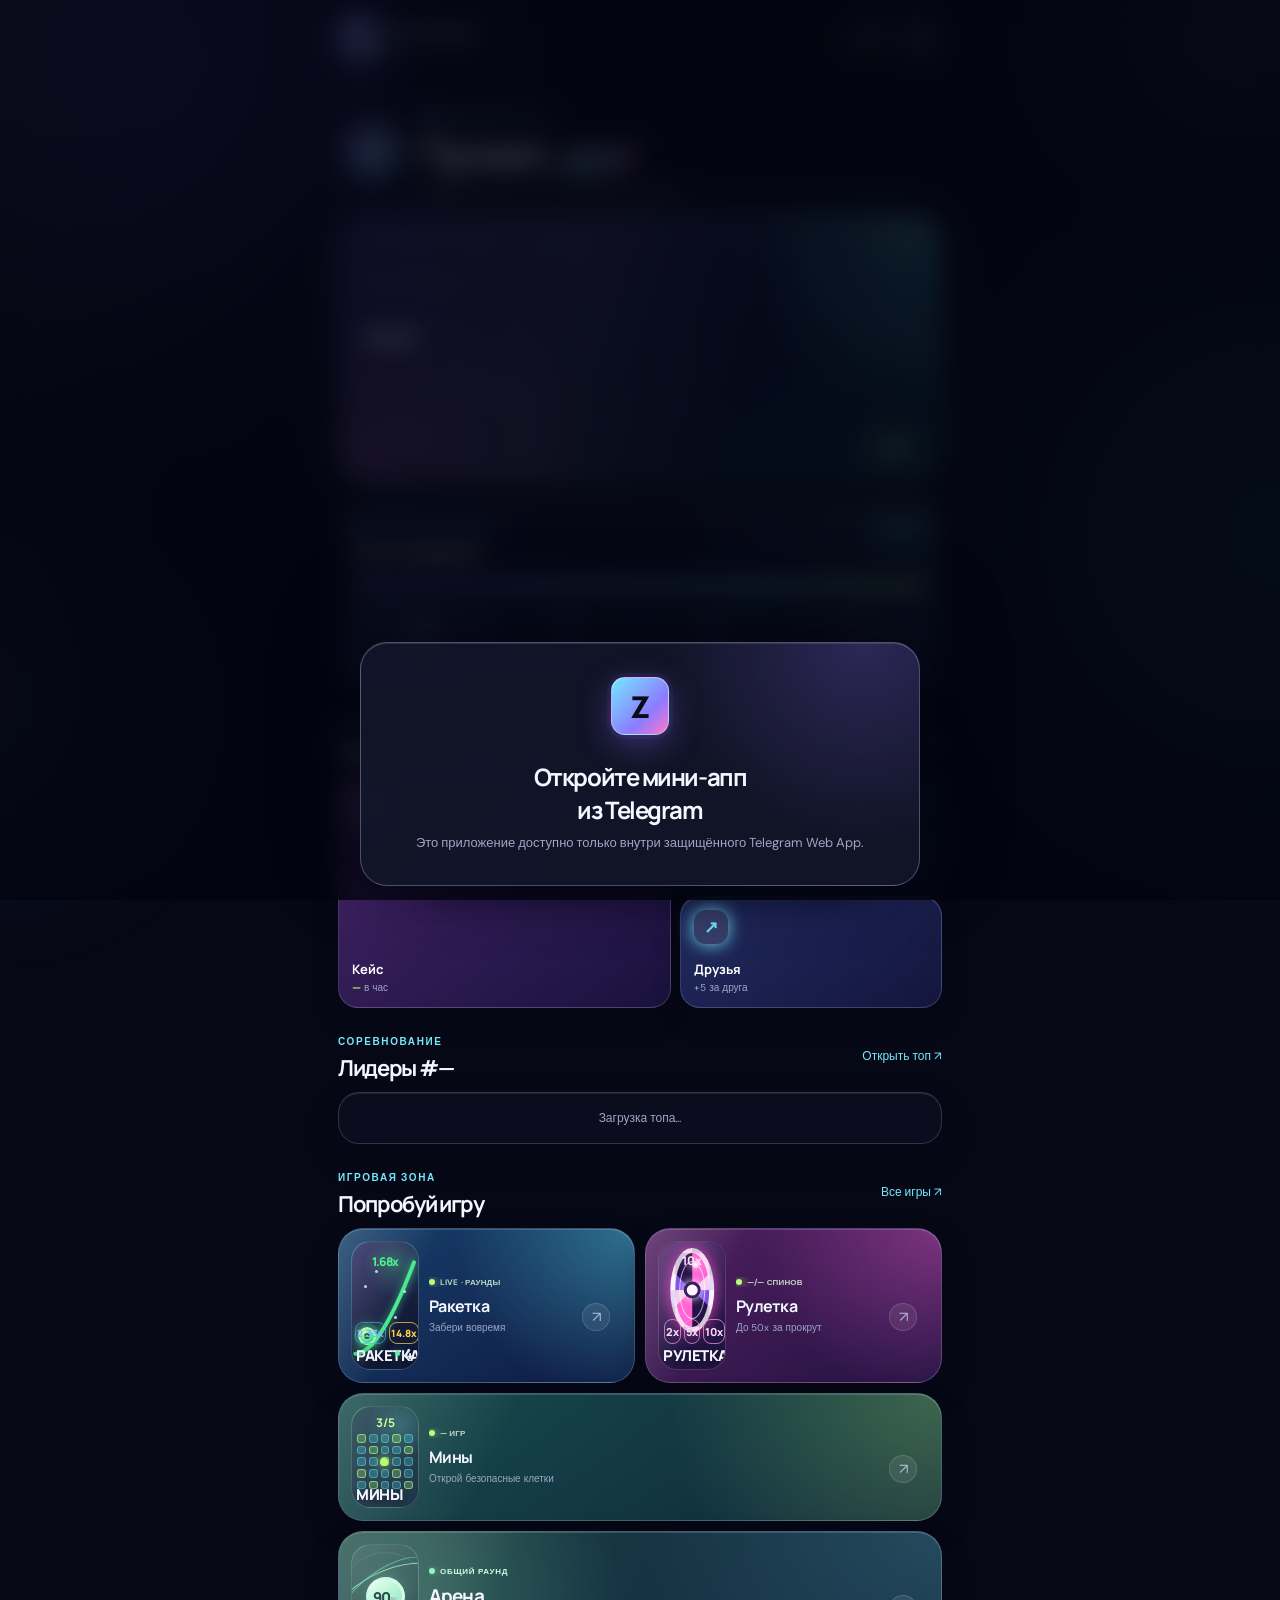
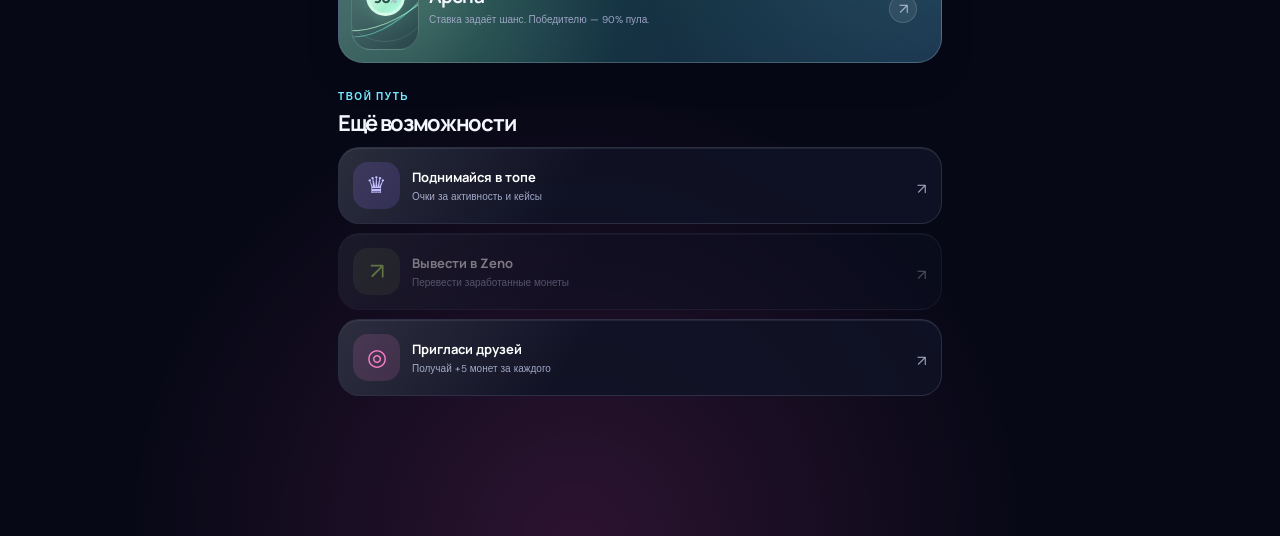
==== commit 2025ca78: "fix" ====
--- a/webapp/index.html
+++ b/webapp/index.html
@@ -14,7 +14,7 @@
       href="https://fonts.googleapis.com/css2?family=DM+Sans:wght@400;500;600;700&family=Manrope:wght@600;700;800&display=swap"
       rel="stylesheet"
     />
-    <link rel="stylesheet" href="./styles.css?v=20261028-arena" />
+    <link rel="stylesheet" href="./styles.css?v=20260930-arena-video" />
     <script src="https://telegram.org/js/telegram-web-app.js"></script>
   </head>
   <body class="screen-home">
@@ -414,122 +414,76 @@
           </div>
         </section>
 
-        <section class="view hidden" id="arena-view">
-          <button class="back-link" data-view="games" type="button" aria-label="Вернуться к списку игр">← Назад</button>
-          <div class="section-heading arena-heading">
-            <div>
-              <span class="eyebrow">Общий раунд по таймеру</span>
-              <h2>Арена <span class="arena-title-mark">90%</span></h2>
-            </div>
-            <span class="arena-live-pill"><i></i> РАУНД ПО ТАЙМЕРУ</span>
-          </div>
-          <p class="arena-intro">
-            Входи в общий раунд вместе с игроками и ботами. Чем выше ставка, тем больше твой шанс на победу. Победитель забирает 90% общего пула.
-          </p>
-
-          <div class="arena-layout">
-            <div class="arena-round-column">
-              <section class="arena-round-card" aria-label="Текущий раунд Арены">
-                <div class="arena-round-topline">
-                  <div>
-                    <span class="arena-kicker">ТЕКУЩИЙ РАУНД</span>
-                    <strong id="arena-round-id">Ожидаем раунд</strong>
-                  </div>
-                  <span class="arena-state-pill" id="arena-round-state">Подготовка</span>
-                </div>
-                <div class="arena-round-main">
-                  <div class="arena-countdown-block">
-                    <span>До закрытия входа</span>
-                    <strong id="arena-countdown" aria-label="Время до окончания раунда">--:--</strong>
-                  </div>
-                  <div class="arena-pool-block">
-                    <span>Общий пул</span>
-                    <strong id="arena-pool">— <small>ZT</small></strong>
-                    <small class="arena-pool-note">Победителю <b>90%</b></small>
-                  </div>
-                </div>
-                <div class="arena-round-track" aria-hidden="true"><span></span></div>
-                <div class="arena-round-foot">
-                  <span>Раунд общий для всех участников</span>
-                  <span>Остаток пула · 10%</span>
-                </div>
-              </section>
-
-              <section class="arena-contestants-card">
-                <div class="arena-section-heading">
-                  <div>
-                    <span class="eyebrow">СОСТАВ РАУНДА</span>
-                    <h3>Участники</h3>
-                  </div>
-                  <span class="arena-participant-count" aria-label="Количество участников">— мест</span>
-                </div>
-                <div class="arena-contestants-list" id="arena-contestants" aria-label="Участники и их шансы">
-                  <article class="arena-contestant arena-contestant-bot">
-                    <span class="arena-contestant-mark" aria-hidden="true">О</span>
-                    <span class="arena-contestant-name"><strong>Бот «Орион»</strong><small>Автоучастник</small></span>
-                    <span class="arena-bot-tag">БОТ</span>
-                    <span class="arena-contestant-stake"><strong>— ZT</strong><small>ставка</small></span>
-                    <span class="arena-contestant-chance"><strong>—%</strong><small>шанс</small></span>
-                  </article>
-                  <article class="arena-contestant arena-contestant-bot">
-                    <span class="arena-contestant-mark arena-contestant-mark-alt" aria-hidden="true">Н</span>
-                    <span class="arena-contestant-name"><strong>Бот «Нова»</strong><small>Автоучастник</small></span>
-                    <span class="arena-bot-tag">БОТ</span>
-                    <span class="arena-contestant-stake"><strong>— ZT</strong><small>ставка</small></span>
-                    <span class="arena-contestant-chance"><strong>—%</strong><small>шанс</small></span>
-                  </article>
-                  <div class="arena-contestants-hint">Ставки и шансы обновятся после загрузки раунда</div>
-                </div>
-                <div class="arena-winner-panel" id="arena-winner-panel" aria-live="polite">
-                  <span class="arena-winner-symbol" aria-hidden="true">01</span>
-                  <span><small>ПОБЕДИТЕЛЬ РАУНДА</small><strong>Определится после окончания таймера</strong></span>
-                  <span class="arena-winner-prize">90%<small>пула</small></span>
-                </div>
-              </section>
-
-              <section class="arena-history-card">
-                <div class="arena-section-heading arena-history-heading">
-                  <div>
-                    <span class="eyebrow">ПРОШЛЫЕ ИГРЫ</span>
-                    <h3>История Арены</h3>
-                  </div>
-                  <span class="arena-history-caption">Последние раунды</span>
-                </div>
-                <div class="arena-history-list" id="arena-history" aria-live="polite">
-                  <div class="arena-history-empty">
-                    <span class="arena-history-empty-mark" aria-hidden="true">—</span>
-                    <span><strong>История появится здесь</strong><small>Завершённые раунды и их победители</small></span>
-                  </div>
-                </div>
-              </section>
-            </div>
-
-            <aside class="arena-entry-card" aria-label="Вход в раунд Арены">
-              <div class="arena-entry-card-heading">
-                <span class="arena-kicker">ТВОЙ ВХОД</span>
-                <span class="arena-entry-index">01 <i>/ 01</i></span>
-              </div>
-              <h3>Поставь на шанс</h3>
-              <p>Твоя доля шанса зависит от ставки относительно общего пула.</p>
-              <label class="arena-input-label" for="arena-bet-input">Размер ставки</label>
-              <div class="arena-input-wrap">
-                <input id="arena-bet-input" type="number" inputmode="decimal" min="0" step="0.1" placeholder="0.0" aria-describedby="arena-bet-summary arena-notice" />
-                <span>ZT</span>
-              </div>
-              <div class="arena-balance-row">
-                <span>Доступно</span>
-                <strong id="arena-balance">— ZT</strong>
-              </div>
-              <div class="arena-bet-summary" id="arena-bet-summary" aria-live="polite">
-                <div><span>Твой шанс победы</span><strong>—%</strong></div>
-                <div><span>Приз победителю</span><strong>90% пула</strong></div>
-              </div>
-              <button class="arena-join-button" id="arena-join-button" type="button" disabled aria-label="Войти в раунд Арены с указанной ставкой">
+        <section class="view hidden arena-screen" id="arena-view">
+          <div class="arena-game">
+            <header class="arena-game-header">
+              <button class="arena-back-button" data-view="games" type="button" aria-label="Вернуться к играм">‹</button>
+              <div class="arena-round-meta">
+                <strong id="arena-round-id">Игра ожидается</strong>
+                <span class="arena-min-bet">от <b id="arena-min-bet">1</b> <i aria-hidden="true">✦</i></span>
+              </div>
+              <div class="arena-timer" aria-label="Время до закрытия ставок">
+                <span>Ставки:</span>
+                <strong id="arena-countdown">--</strong>
+                <small>с</small>
+              </div>
+              <span class="sr-only" id="arena-round-state">Подготовка</span>
+            </header>
+
+            <div class="arena-bank-head">
+              <span>Ставки в раунде</span>
+              <strong id="arena-pool" aria-label="Общая сумма ставок в ZenoToken">0 <small>✦</small></strong>
+            </div>
+
+            <div class="arena-bet-chips" id="arena-bet-chips" aria-label="Выберите сумму ставки">
+              <button type="button" data-arena-bet="1">1 <i aria-hidden="true">✦</i></button>
+              <button type="button" data-arena-bet="5">5 <i aria-hidden="true">✦</i></button>
+              <button type="button" data-arena-bet="10">10 <i aria-hidden="true">✦</i></button>
+              <button type="button" data-arena-bet="15">15 <i aria-hidden="true">✦</i></button>
+            </div>
+
+            <div class="arena-race-stage" id="arena-race-stage" aria-label="Игровое поле Арены">
+              <div class="arena-race-lanes" id="arena-race-lanes"></div>
+              <span class="arena-race-orb" aria-hidden="true"></span>
+              <span class="arena-race-pointer" aria-hidden="true">◆</span>
+            </div>
+            <div class="arena-winner-panel hidden" id="arena-winner-panel" aria-live="polite"></div>
+
+            <div class="arena-currency-tabs" role="group" aria-label="Валюта ставки">
+              <button class="is-active" type="button" aria-pressed="true">ZT</button>
+              <button type="button" disabled aria-disabled="true" title="Ставки подарками пока не поддерживаются">Подарки</button>
+            </div>
+
+            <label class="sr-only" for="arena-bet-input">Размер ставки в ZenoToken</label>
+            <input
+              class="arena-bet-input-hidden"
+              id="arena-bet-input"
+              type="number"
+              inputmode="numeric"
+              min="1"
+              step="1"
+              value="1"
+              aria-describedby="arena-bet-summary arena-notice"
+            />
+            <div class="arena-actions">
+              <button class="arena-join-button" id="arena-join-button" type="button" disabled aria-label="Поставить выбранную сумму">
                 <span>Ожидаем раунд</span><b aria-hidden="true">↗</b>
               </button>
-              <p class="arena-notice" id="arena-notice" role="status" aria-live="polite">Вход станет доступен после начала раунда.</p>
-              <div class="arena-fair-note"><span aria-hidden="true">i</span><span>Один победитель получает 90% пула. Остальные 10% остаются в резерве игры.</span></div>
-            </aside>
+              <button class="arena-all-in-button" type="button" data-arena-all-in>Всё сразу</button>
+            </div>
+
+            <div class="arena-wallet-line">
+              <span>Баланс: <strong id="arena-balance">—</strong></span>
+              <span>в банке: <strong id="arena-bank">—</strong></span>
+            </div>
+            <p class="arena-notice sr-only" id="arena-notice" role="status" aria-live="polite">Вход станет доступен после начала раунда.</p>
+
+            <div class="arena-bet-summary hidden" id="arena-bet-summary" aria-live="polite"></div>
+            <div class="arena-contestants-card hidden">
+              <span class="arena-participant-count"></span>
+              <div class="arena-contestants-list" id="arena-contestants"></div>
+              <div class="arena-history-list" id="arena-history"></div>
+            </div>
           </div>
         </section>
 
@@ -1000,6 +954,6 @@
       </section>
     </div>
 
-    <script src="./app.js"></script>
+    <script src="./app.js?v=20260930-arena-video"></script>
   </body>
 </html>
--- a/webapp/styles.css
+++ b/webapp/styles.css
@@ -7735,6 +7735,225 @@
   width: 23%;
 }
 
+.arena-race-stage {
+  background:
+    radial-gradient(circle at 90% 12%, rgba(177, 247, 203, 0.14), transparent 34%),
+    linear-gradient(145deg, rgba(9, 24, 34, 0.56), rgba(11, 18, 36, 0.72));
+  border: 1px solid rgba(179, 247, 211, 0.11);
+  border-radius: 18px;
+  margin-top: 16px;
+  overflow: hidden;
+  padding: 13px;
+  position: relative;
+}
+
+.arena-race-stage::before {
+  background:
+    linear-gradient(90deg, transparent 0 24%, rgba(163, 239, 201, 0.07) 24% 25%, transparent 25% 49%, rgba(163, 239, 201, 0.07) 49% 50%, transparent 50% 74%, rgba(163, 239, 201, 0.07) 74% 75%, transparent 75%),
+    radial-gradient(circle, rgba(185, 255, 222, 0.16) 1px, transparent 1px);
+  background-size: 100% 100%, 18px 18px;
+  content: "";
+  inset: 0;
+  opacity: 0.4;
+  pointer-events: none;
+  position: absolute;
+}
+
+.arena-race-stage-topline {
+  align-items: center;
+  display: flex;
+  justify-content: space-between;
+  position: relative;
+  z-index: 1;
+}
+
+.arena-race-stage-topline span {
+  color: #8fbaaa;
+  font-size: 7px;
+  font-weight: 800;
+  letter-spacing: 0.16em;
+}
+
+.arena-race-stage-topline strong {
+  color: #b9d7cd;
+  font-size: 8px;
+  font-weight: 600;
+}
+
+.arena-race-lanes {
+  display: grid;
+  gap: 7px;
+  margin-top: 11px;
+  position: relative;
+  z-index: 1;
+}
+
+.arena-race-empty {
+  color: #718399;
+  font-size: 8px;
+  padding: 14px 4px 8px;
+  text-align: center;
+}
+
+.arena-race-lane {
+  --race-end: calc(78% - 17px);
+  background: rgba(255, 255, 255, 0.038);
+  border: 1px solid rgba(209, 239, 255, 0.08);
+  border-radius: 12px;
+  padding: 7px 9px 8px;
+  transition: border-color 180ms ease, background 180ms ease, transform 180ms ease;
+}
+
+.arena-race-lane.is-winner {
+  --race-end: calc(100% - 28px);
+}
+
+.arena-race-lane-heading {
+  align-items: center;
+  display: grid;
+  gap: 7px;
+  grid-template-columns: 21px minmax(0, 1fr) auto;
+}
+
+.arena-race-avatar {
+  align-items: center;
+  background: rgba(174, 245, 207, 0.13);
+  border: 1px solid rgba(176, 247, 209, 0.19);
+  border-radius: 7px;
+  color: #bdffdf;
+  display: grid;
+  font-family: "Manrope", sans-serif;
+  font-size: 8px;
+  font-weight: 800;
+  height: 21px;
+  place-items: center;
+  width: 21px;
+}
+
+.arena-race-lane:nth-child(2) .arena-race-avatar {
+  background: rgba(141, 179, 255, 0.14);
+  border-color: rgba(158, 190, 255, 0.18);
+  color: #c5d5ff;
+}
+
+.arena-race-lane:nth-child(3) .arena-race-avatar {
+  background: rgba(235, 168, 255, 0.13);
+  border-color: rgba(242, 184, 255, 0.18);
+  color: #f2c9ff;
+}
+
+.arena-race-lane-name {
+  color: #d1e2dc;
+  font-size: 8px;
+  overflow: hidden;
+  text-overflow: ellipsis;
+  white-space: nowrap;
+}
+
+.arena-race-lane-heading > strong {
+  color: #c5ead5;
+  font-family: "Manrope", sans-serif;
+  font-size: 8px;
+  font-variant-numeric: tabular-nums;
+}
+
+.arena-race-lane-heading > strong small {
+  color: #83a69a;
+  font-family: "DM Sans", sans-serif;
+  font-size: 7px;
+}
+
+.arena-race-track {
+  background: repeating-linear-gradient(90deg, rgba(178, 242, 209, 0.13) 0 1px, transparent 1px 25%);
+  border: 1px solid rgba(191, 242, 217, 0.1);
+  border-radius: 999px;
+  height: 8px;
+  margin-top: 7px;
+  overflow: hidden;
+  position: relative;
+}
+
+.arena-race-track-fill {
+  background: linear-gradient(90deg, rgba(113, 231, 180, 0.23), rgba(181, 255, 215, 0.68));
+  border-radius: inherit;
+  inset: 0 auto 0 0;
+  position: absolute;
+  width: 28%;
+}
+
+.arena-race-orb {
+  align-items: center;
+  background: #edfff5;
+  border: 2px solid rgba(158, 243, 192, 0.8);
+  border-radius: 50%;
+  box-shadow: 0 0 13px rgba(180, 255, 216, 0.9);
+  color: #204e42;
+  display: grid;
+  font-family: "Manrope", sans-serif;
+  font-size: 6px;
+  font-weight: 800;
+  height: 16px;
+  left: 7px;
+  place-items: center;
+  position: absolute;
+  top: 50%;
+  transform: translateY(-50%);
+  width: 16px;
+  z-index: 1;
+}
+
+.arena-race-lane-status {
+  color: #718d84;
+  display: block;
+  font-size: 7px;
+  margin-top: 5px;
+}
+
+.arena-race-stage.is-finished .arena-race-stage-topline strong {
+  color: #bbf5d2;
+}
+
+.arena-race-stage.is-animating .arena-race-orb {
+  animation: arena-race-run 2.05s cubic-bezier(0.18, 0.72, 0.22, 1) var(--lane-delay) both;
+}
+
+.arena-race-stage.is-animating .arena-race-lane:not(.is-winner) .arena-race-orb {
+  animation-duration: 1.75s;
+}
+
+.arena-race-stage.is-animating .arena-race-lane.is-winner {
+  animation: arena-race-winner 520ms ease 1.75s both;
+}
+
+.arena-race-stage:not(.is-animating) .arena-race-lane.is-winner {
+  background: rgba(146, 247, 189, 0.1);
+  border-color: rgba(157, 247, 195, 0.36);
+}
+
+@keyframes arena-race-run {
+  0% {
+    left: 7px;
+  }
+  72% {
+    left: calc(var(--race-end) - 13px);
+  }
+  100% {
+    left: var(--race-end);
+  }
+}
+
+@keyframes arena-race-winner {
+  0%,
+  100% {
+    box-shadow: 0 0 0 rgba(148, 255, 194, 0);
+    transform: translateY(0);
+  }
+  50% {
+    box-shadow: 0 0 22px rgba(148, 255, 194, 0.18);
+    transform: translateY(-1px);
+  }
+}
+
 .arena-round-foot {
   color: #8290a9;
   font-size: 8px;
@@ -8074,6 +8293,33 @@
   color: #a1b2c4;
   font-size: 10px;
   font-weight: 700;
+}
+
+.arena-presets {
+  display: grid;
+  gap: 6px;
+  grid-template-columns: repeat(4, minmax(0, 1fr));
+  margin-top: 8px;
+}
+
+.arena-presets button {
+  background: rgba(176, 224, 204, 0.07);
+  border: 1px solid rgba(193, 237, 214, 0.1);
+  border-radius: 8px;
+  color: #a8cfc0;
+  font-size: 7px;
+  font-weight: 700;
+  min-height: 30px;
+  padding: 0 4px;
+  transition: background 160ms ease, border-color 160ms ease, color 160ms ease;
+}
+
+.arena-presets button:hover,
+.arena-presets button:focus-visible {
+  background: rgba(168, 242, 198, 0.14);
+  border-color: rgba(172, 247, 202, 0.34);
+  color: #dcffeb;
+  outline: none;
 }
 
 .arena-balance-row {
@@ -8323,4 +8569,634 @@
     height: 28px;
     width: 28px;
   }
+}
+
+/* Arena game view reconstructed from the supplied mobile references. */
+body.arena-active {
+  background:
+    radial-gradient(ellipse at 50% 18%, rgba(35, 28, 75, 0.48), transparent 48%),
+    #080a12;
+  color: #f6f5ff;
+  min-height: 100dvh;
+  overflow-x: hidden;
+}
+
+body.arena-active::before,
+body.arena-active .ambient,
+body.arena-active .topbar,
+body.arena-active .home-intro,
+body.arena-active .wallet-card,
+body.arena-active .gift-path,
+body.arena-active .bottom-nav,
+body.arena-active .loading-state,
+body.arena-active .error-panel {
+  display: none !important;
+}
+
+body.arena-active .app-shell {
+  box-sizing: border-box;
+  margin: 0 auto;
+  max-width: 620px;
+  min-height: 100dvh;
+  padding: max(7px, env(safe-area-inset-top)) 10px calc(14px + env(safe-area-inset-bottom));
+  width: 100%;
+}
+
+body.arena-active main {
+  margin: 0;
+  min-height: 0;
+  padding: 0;
+}
+
+body.arena-active #arena-view:not(.hidden) {
+  display: block;
+  min-height: calc(100dvh - 22px);
+}
+
+.arena-game {
+  display: flex;
+  flex-direction: column;
+  gap: 11px;
+  margin: 0 auto;
+  max-width: 600px;
+  width: 100%;
+}
+
+.sr-only {
+  clip: rect(0, 0, 0, 0) !important;
+  clip-path: inset(50%) !important;
+  height: 1px !important;
+  overflow: hidden !important;
+  position: absolute !important;
+  white-space: nowrap !important;
+  width: 1px !important;
+}
+
+.arena-game-header {
+  align-items: center;
+  display: grid;
+  gap: 9px;
+  grid-template-columns: 34px minmax(0, 1fr) auto;
+  min-height: 48px;
+}
+
+.arena-back-button {
+  align-items: center;
+  background: rgba(255, 255, 255, 0.055);
+  border: 1px solid rgba(255, 255, 255, 0.1);
+  border-radius: 12px;
+  color: #eeeaff;
+  display: flex;
+  font-family: "Manrope", sans-serif;
+  font-size: 30px;
+  height: 34px;
+  justify-content: center;
+  line-height: 1;
+  padding: 0 0 4px;
+  width: 34px;
+}
+
+.arena-round-meta {
+  align-items: center;
+  display: flex;
+  flex-wrap: wrap;
+  gap: 7px;
+  min-width: 0;
+}
+
+.arena-round-meta > strong {
+  color: #fff;
+  font-family: "Manrope", sans-serif;
+  font-size: 14px;
+  font-weight: 800;
+  letter-spacing: -0.03em;
+  white-space: nowrap;
+}
+
+.arena-min-bet {
+  align-items: center;
+  background: rgba(132, 107, 255, 0.12);
+  border: 1px solid rgba(163, 146, 255, 0.21);
+  border-radius: 999px;
+  color: #c5bdff;
+  display: inline-flex;
+  font-size: 10px;
+  font-weight: 700;
+  gap: 3px;
+  padding: 4px 7px;
+  white-space: nowrap;
+}
+
+.arena-min-bet i,
+.arena-pool-block small,
+.arena-bank-head small {
+  color: #ffc95a;
+  font-style: normal;
+}
+
+.arena-timer {
+  align-items: baseline;
+  background: rgba(23, 25, 39, 0.92);
+  border: 1px solid rgba(255, 255, 255, 0.09);
+  border-radius: 12px;
+  color: #aaaab9;
+  display: flex;
+  gap: 4px;
+  justify-content: center;
+  min-width: 94px;
+  padding: 8px 9px;
+}
+
+.arena-timer span {
+  font-size: 10px;
+  font-weight: 600;
+}
+
+.arena-timer strong {
+  color: #fff;
+  font-family: "Manrope", sans-serif;
+  font-size: 17px;
+  font-weight: 800;
+  line-height: 1;
+  min-width: 15px;
+  text-align: center;
+}
+
+.arena-timer small {
+  color: #9494a4;
+  font-size: 9px;
+}
+
+.arena-bank-head {
+  align-items: center;
+  display: flex;
+  justify-content: space-between;
+  min-height: 56px;
+  padding: 0 4px;
+}
+
+.arena-bank-head > span {
+  color: #9c9bab;
+  font-size: 11px;
+  font-weight: 600;
+  letter-spacing: 0.01em;
+}
+
+.arena-bank-head > strong {
+  color: #fff;
+  font-family: "Manrope", sans-serif;
+  font-size: clamp(34px, 9vw, 49px);
+  font-weight: 800;
+  letter-spacing: -0.065em;
+  line-height: 1;
+}
+
+.arena-bank-head > strong small {
+  font-size: 0.58em;
+  margin-left: 4px;
+  vertical-align: 9%;
+}
+
+.arena-bet-chips {
+  display: grid;
+  gap: 8px;
+  grid-template-columns: repeat(4, minmax(0, 1fr));
+}
+
+.arena-bet-chips button {
+  align-items: center;
+  background:
+    linear-gradient(145deg, rgba(255, 255, 255, 0.045), transparent 75%),
+    rgba(26, 28, 43, 0.94);
+  border: 1px solid rgba(255, 255, 255, 0.08);
+  border-radius: 11px;
+  color: #f4f2ff;
+  display: flex;
+  font-family: "Manrope", sans-serif;
+  font-size: 13px;
+  font-weight: 800;
+  gap: 5px;
+  justify-content: center;
+  min-height: 38px;
+  padding: 5px 7px;
+  transition: border-color 140ms ease, transform 140ms ease, background 140ms ease;
+}
+
+.arena-bet-chips button:nth-child(4n + 1) {
+  border-color: rgba(245, 105, 206, 0.24);
+}
+
+.arena-bet-chips button:nth-child(4n + 2) {
+  border-color: rgba(83, 223, 183, 0.22);
+}
+
+.arena-bet-chips button:nth-child(4n + 3) {
+  border-color: rgba(100, 143, 255, 0.25);
+}
+
+.arena-bet-chips button.is-selected {
+  background: rgba(132, 107, 255, 0.2);
+  border-color: rgba(173, 157, 255, 0.75);
+  box-shadow: 0 0 18px rgba(132, 107, 255, 0.12);
+}
+
+.arena-bet-chips button:disabled {
+  cursor: not-allowed;
+  opacity: 0.38;
+}
+
+.arena-bet-chips button i {
+  color: #ffc95a;
+  font-size: 11px;
+  font-style: normal;
+}
+
+.arena-race-stage {
+  --arena-winner-index: 0;
+  --arena-orb-x: 50%;
+  background: #11131e;
+  border: 1px solid rgba(255, 255, 255, 0.11);
+  border-radius: 23px;
+  box-shadow:
+    0 18px 40px rgba(0, 0, 0, 0.28),
+    inset 0 1px 0 rgba(255, 255, 255, 0.08);
+  height: clamp(255px, 43vh, 360px);
+  isolation: isolate;
+  overflow: hidden;
+  position: relative;
+}
+
+.arena-race-stage::before {
+  background:
+    linear-gradient(90deg, transparent 33.1%, rgba(255, 255, 255, 0.18) 33.25%, transparent 33.5%),
+    linear-gradient(90deg, transparent 66.4%, rgba(255, 255, 255, 0.18) 66.6%, transparent 66.8%),
+    radial-gradient(ellipse at 50% 50%, rgba(255, 255, 255, 0.06), transparent 69%);
+  content: "";
+  inset: 0;
+  pointer-events: none;
+  position: absolute;
+  z-index: 2;
+}
+
+.arena-race-lanes {
+  display: grid;
+  gap: 0;
+  grid-template-columns: repeat(3, minmax(0, 1fr));
+  height: 100%;
+  padding: 0;
+  transition: grid-template-columns 1.05s cubic-bezier(0.18, 0.72, 0.18, 1);
+}
+
+.arena-race-lane {
+  align-items: center;
+  display: flex;
+  justify-content: center;
+  border: 0;
+  border-radius: 0;
+  margin: 0;
+  overflow: hidden;
+  padding: 0;
+  position: relative;
+  transition: filter 300ms ease, transform 300ms ease;
+}
+
+.arena-lane-coral {
+  background:
+    radial-gradient(circle at 50% 40%, rgba(255, 255, 255, 0.18), transparent 42%),
+    linear-gradient(155deg, #e84cae, #7836c7 92%);
+}
+
+.arena-lane-mint {
+  background:
+    radial-gradient(circle at 50% 40%, rgba(255, 255, 255, 0.15), transparent 42%),
+    linear-gradient(155deg, #34d9b2, #118b78 92%);
+}
+
+.arena-lane-blue {
+  background:
+    radial-gradient(circle at 50% 40%, rgba(255, 255, 255, 0.18), transparent 42%),
+    linear-gradient(155deg, #567dff, #3040bd 92%);
+}
+
+.arena-lane-glow {
+  aspect-ratio: 1;
+  background: rgba(255, 255, 255, 0.1);
+  border: 1px solid rgba(255, 255, 255, 0.18);
+  border-radius: 50%;
+  height: auto;
+  position: absolute;
+  width: min(72%, 220px);
+}
+
+.arena-lane-letter {
+  color: #fff;
+  font-family: "Manrope", sans-serif;
+  font-size: clamp(62px, 17vw, 104px);
+  font-weight: 800;
+  letter-spacing: -0.09em;
+  line-height: 1;
+  position: relative;
+  text-shadow: 0 8px 24px rgba(14, 10, 38, 0.18);
+  z-index: 1;
+}
+
+.arena-race-orb {
+  background:
+    radial-gradient(circle at 33% 28%, #fff, #f9f3ff 28%, #c8c6d8 58%, #79788b 100%);
+  border: 2px solid rgba(255, 255, 255, 0.9);
+  border-radius: 50%;
+  box-shadow:
+    0 0 17px rgba(255, 255, 255, 0.88),
+    0 0 40px rgba(255, 255, 255, 0.42);
+  height: 27px;
+  left: var(--arena-orb-x);
+  opacity: 0;
+  position: absolute;
+  top: 53%;
+  transform: translate(-50%, -50%);
+  width: 27px;
+  z-index: 4;
+}
+
+.arena-race-stage.is-animating .arena-race-orb {
+  animation: arena-orb-roll 2.6s cubic-bezier(0.11, 0.72, 0.16, 1) both;
+  opacity: 1;
+}
+
+.arena-race-stage.is-finished:not(.is-animating) .arena-race-orb {
+  opacity: 1;
+}
+
+.arena-race-pointer {
+  color: #ffe38a;
+  filter: drop-shadow(0 2px 6px rgba(0, 0, 0, 0.55));
+  font-size: 17px;
+  left: var(--arena-orb-x);
+  opacity: 0;
+  position: absolute;
+  top: calc(53% + 25px);
+  transform: translateX(-50%);
+  transition: left 500ms ease;
+  z-index: 5;
+}
+
+.arena-race-stage.is-finished .arena-race-pointer {
+  opacity: 1;
+}
+
+.arena-race-stage.is-animating .arena-race-pointer {
+  transition-delay: 1.8s;
+}
+
+.arena-winner-panel:not(.hidden) {
+  align-items: center;
+  background: rgba(30, 26, 53, 0.92);
+  border: 1px solid rgba(169, 151, 255, 0.28);
+  border-radius: 13px;
+  display: grid;
+  gap: 9px;
+  grid-template-columns: 35px minmax(0, 1fr) auto;
+  padding: 10px 12px;
+}
+
+.arena-winner-panel .arena-winner-symbol {
+  align-items: center;
+  background: linear-gradient(145deg, #e85bb7, #7868ff);
+  border-radius: 50%;
+  color: #fff;
+  display: flex;
+  font-size: 12px;
+  font-weight: 800;
+  height: 35px;
+  justify-content: center;
+  width: 35px;
+}
+
+.arena-winner-panel > span:nth-child(2) {
+  display: grid;
+  gap: 3px;
+  min-width: 0;
+}
+
+.arena-winner-panel > span:nth-child(2) small {
+  color: #aaa2d0;
+  font-size: 8px;
+  font-weight: 800;
+  letter-spacing: 0.09em;
+}
+
+.arena-winner-panel > span:nth-child(2) strong {
+  color: #fff;
+  font-size: 10px;
+  line-height: 1.35;
+}
+
+.arena-winner-panel .arena-winner-prize {
+  color: #ffe189;
+  font-family: "Manrope", sans-serif;
+  font-size: 14px;
+  font-weight: 800;
+  text-align: right;
+  white-space: nowrap;
+}
+
+.arena-winner-panel .arena-winner-prize small {
+  color: #d8c77f;
+  display: block;
+  font-family: "DM Sans", sans-serif;
+  font-size: 8px;
+  font-weight: 600;
+}
+
+.arena-currency-tabs {
+  background: rgba(23, 25, 38, 0.95);
+  border: 1px solid rgba(255, 255, 255, 0.075);
+  border-radius: 13px;
+  display: grid;
+  gap: 5px;
+  grid-template-columns: repeat(2, minmax(0, 1fr));
+  padding: 4px;
+}
+
+.arena-currency-tabs button {
+  background: transparent;
+  border: 0;
+  border-radius: 9px;
+  color: #8f90a0;
+  font-family: "DM Sans", sans-serif;
+  font-size: 12px;
+  font-weight: 700;
+  min-height: 34px;
+}
+
+.arena-currency-tabs button.is-active {
+  background: linear-gradient(105deg, rgba(116, 87, 226, 0.34), rgba(179, 75, 198, 0.25));
+  box-shadow: inset 0 0 0 1px rgba(183, 158, 255, 0.27);
+  color: #fff;
+}
+
+.arena-currency-tabs button:disabled {
+  cursor: not-allowed;
+  opacity: 0.5;
+}
+
+.arena-bet-input-hidden {
+  clip-path: inset(50%);
+  height: 1px;
+  overflow: hidden;
+  position: absolute;
+  white-space: nowrap;
+  width: 1px;
+}
+
+.arena-actions {
+  display: grid;
+  gap: 9px;
+  grid-template-columns: minmax(0, 1.55fr) minmax(112px, 1fr);
+}
+
+.arena-join-button,
+.arena-all-in-button {
+  align-items: center;
+  border-radius: 13px;
+  display: flex;
+  font-family: "Manrope", sans-serif;
+  font-size: 13px;
+  font-weight: 800;
+  justify-content: center;
+  min-height: 48px;
+  transition: filter 140ms ease, transform 140ms ease, opacity 140ms ease;
+}
+
+.arena-join-button {
+  background: linear-gradient(104deg, #7756e9, #b74cd4 63%, #e258a8);
+  border: 0;
+  box-shadow: 0 8px 22px rgba(141, 72, 209, 0.22);
+  color: #fff;
+  gap: 8px;
+  padding: 0 15px;
+}
+
+.arena-join-button b {
+  font-size: 18px;
+  line-height: 1;
+}
+
+.arena-join-button:disabled {
+  filter: saturate(0.55);
+  opacity: 0.58;
+}
+
+.arena-all-in-button {
+  background: rgba(29, 31, 47, 0.95);
+  border: 1px solid rgba(255, 255, 255, 0.11);
+  color: #eeeaff;
+  padding: 0 11px;
+}
+
+.arena-wallet-line {
+  align-items: center;
+  color: #9d9dac;
+  display: flex;
+  font-size: 10px;
+  font-weight: 600;
+  justify-content: space-between;
+  padding: 0 3px;
+}
+
+.arena-wallet-line strong {
+  color: #f3f1ff;
+  font-size: 11px;
+  font-weight: 800;
+  margin-left: 2px;
+}
+
+.arena-notice {
+  margin: 0;
+}
+
+.arena-game button:not(:disabled) {
+  cursor: pointer;
+}
+
+.arena-game button:not(:disabled):active {
+  transform: scale(0.98);
+}
+
+@keyframes arena-orb-roll {
+  0% {
+    left: 9%;
+    top: 77%;
+    transform: translate(-50%, -50%) scale(0.8);
+  }
+  24% {
+    left: 88%;
+    top: 72%;
+    transform: translate(-50%, -50%) scale(1.08);
+  }
+  50% {
+    left: 14%;
+    top: 30%;
+    transform: translate(-50%, -50%) scale(0.9);
+  }
+  74% {
+    left: 87%;
+    top: 25%;
+    transform: translate(-50%, -50%) scale(1.04);
+  }
+  100% {
+    left: var(--arena-orb-x);
+    top: 53%;
+    transform: translate(-50%, -50%) scale(1);
+  }
+}
+
+@media (max-width: 390px) {
+  body.arena-active .app-shell {
+    padding-left: 8px;
+    padding-right: 8px;
+  }
+
+  .arena-game {
+    gap: 9px;
+  }
+
+  .arena-round-meta {
+    gap: 5px;
+  }
+
+  .arena-round-meta > strong {
+    font-size: 12px;
+  }
+
+  .arena-timer {
+    min-width: 83px;
+    padding-left: 7px;
+    padding-right: 7px;
+  }
+
+  .arena-race-stage {
+    height: clamp(230px, 38vh, 310px);
+  }
+
+  .arena-lane-letter {
+    font-size: clamp(53px, 17vw, 75px);
+  }
+
+  .arena-actions {
+    grid-template-columns: minmax(0, 1.35fr) minmax(104px, 1fr);
+  }
+}
+
+@media (prefers-reduced-motion: reduce) {
+  .arena-race-stage.is-animating .arena-race-orb {
+    animation-duration: 1ms;
+  }
+
+  .arena-race-lane,
+  .arena-bet-chips button,
+  .arena-game button,
+  .arena-race-pointer {
+    transition-duration: 1ms !important;
+  }
 }
